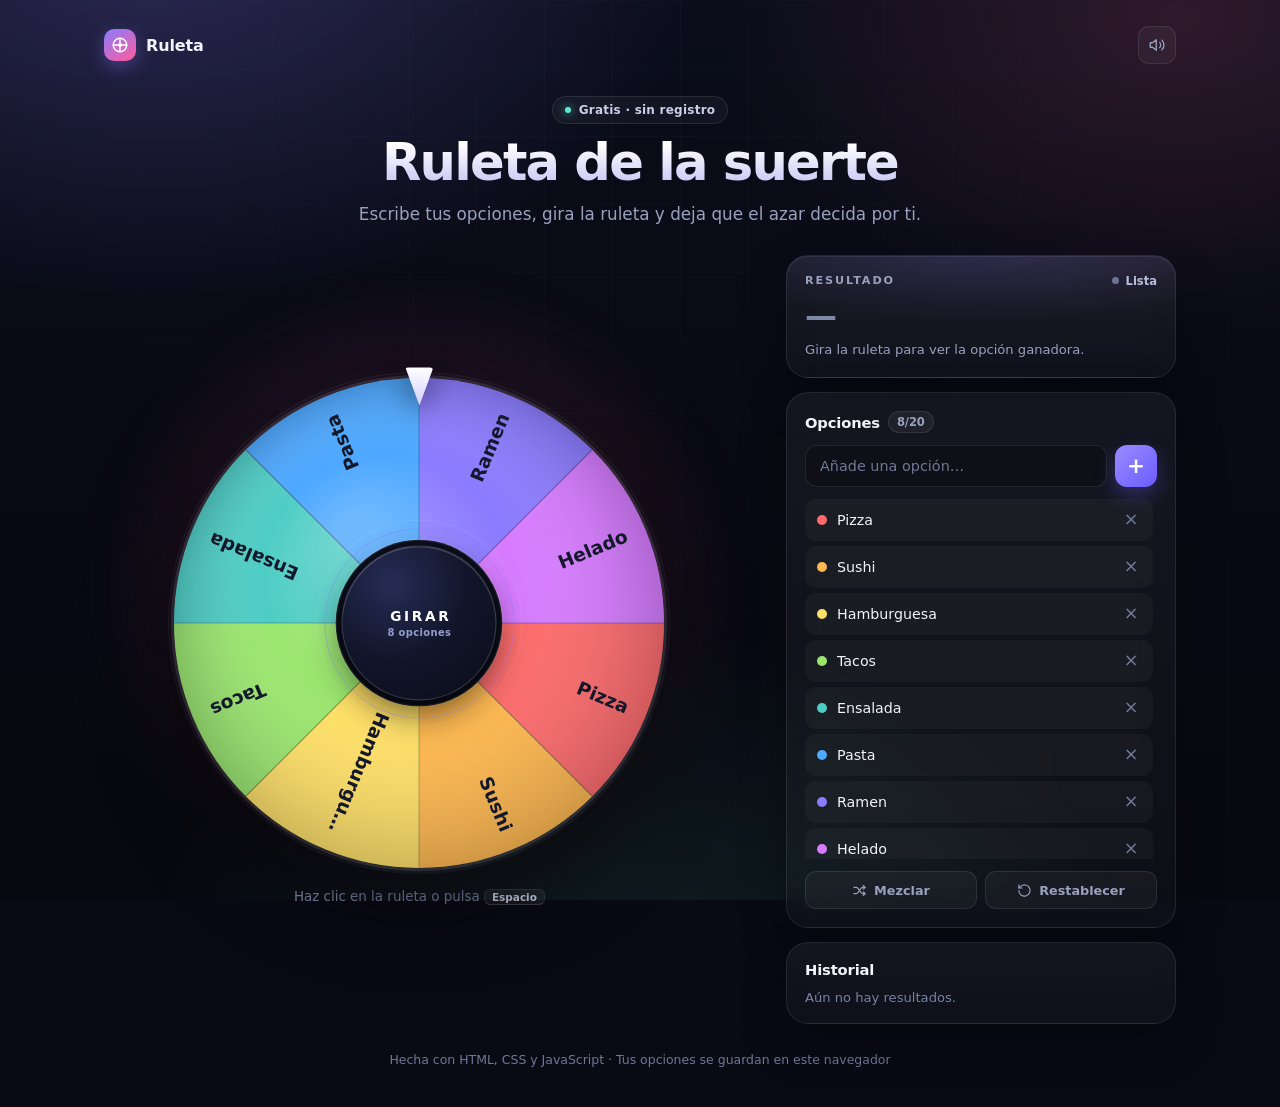
==== index.html @ 532b43e7 "Añade ruleta web estatica con HTML, CSS y JavaScript" ====
<!DOCTYPE html>
<html lang="es">
<head>
  <meta charset="UTF-8" />
  <meta name="viewport" content="width=device-width, initial-scale=1" />
  <title>Ruleta de la Suerte — Gira y decide</title>
  <meta name="description" content="Ruleta aleatoria gratis para decidir qué comer, quién paga o cualquier otra cosa. Añade tus opciones, gira y deja que el azar elija. Sin registro." />
  <meta name="theme-color" content="#080a14" />
  <meta name="color-scheme" content="dark" />
  <meta property="og:type" content="website" />
  <meta property="og:title" content="Ruleta de la Suerte — Gira y decide" />
  <meta property="og:description" content="Añade tus opciones, gira la ruleta y deja que el azar elija. Gratis, sin registro y sin anuncios." />
  <link rel="icon" href="data:image/svg+xml,%3Csvg xmlns='http://www.w3.org/2000/svg' viewBox='0 0 64 64'%3E%3Ccircle cx='32' cy='32' r='28' fill='%238b7bff'/%3E%3Cpath d='M32 8l7 13H25z' fill='%23fff'/%3E%3Ccircle cx='32' cy='32' r='7' fill='%230b0e1c'/%3E%3C/svg%3E" />
  <link rel="stylesheet" href="styles.css" />
</head>
<body>
  <canvas id="fx" class="fx" aria-hidden="true"></canvas>

  <div class="app">
    <header class="topbar">
      <div class="brand">
        <span class="brand__icon" aria-hidden="true">
          <svg viewBox="0 0 24 24" fill="none" stroke="currentColor" stroke-width="1.9" stroke-linecap="round">
            <circle cx="12" cy="12" r="9" />
            <path d="M12 3v9M21 12h-9M12 21v-9M3 12h9" />
            <circle cx="12" cy="12" r="2.5" fill="currentColor" stroke="none" />
          </svg>
        </span>
        <span>Ruleta</span>
      </div>
      <button id="soundBtn" class="icon-btn" type="button" title="Silenciar sonido" aria-label="Silenciar sonido" aria-pressed="false">
        <svg class="icon-on" viewBox="0 0 24 24" fill="none" stroke="currentColor" stroke-width="1.8" stroke-linecap="round" stroke-linejoin="round" aria-hidden="true">
          <path d="M11 5 6 9H3v6h3l5 4V5Z" />
          <path d="M15.5 8.5a5 5 0 0 1 0 7" />
          <path d="M18.5 5.5a9 9 0 0 1 0 13" />
        </svg>
        <svg class="icon-off" viewBox="0 0 24 24" fill="none" stroke="currentColor" stroke-width="1.8" stroke-linecap="round" stroke-linejoin="round" aria-hidden="true">
          <path d="M11 5 6 9H3v6h3l5 4V5Z" />
          <path d="m16 9 5 6M21 9l-5 6" />
        </svg>
      </button>
    </header>

    <div class="hero">
      <span class="badge"><span class="badge__dot"></span> Gratis · sin registro</span>
      <h1>Ruleta de la suerte</h1>
      <p class="hero__lede">Escribe tus opciones, gira la ruleta y deja que el azar decida por ti.</p>
    </div>

    <main class="stage">
      <section class="stage__wheel" aria-label="Ruleta">
        <div class="wheel" id="wheel">
          <canvas id="wheelCanvas" role="img" aria-label="Ruleta"></canvas>
          <div class="pointer" aria-hidden="true"></div>
          <button id="spinBtn" class="hub" type="button" aria-label="Girar la ruleta">
            <span class="hub__label">GIRAR</span>
            <span class="hub__sub" id="hubSub">8 opciones</span>
          </button>
        </div>
        <p class="hint">Haz clic en la ruleta o pulsa <kbd>Espacio</kbd></p>
      </section>

      <aside class="panel">
        <section class="card result" id="resultCard" data-state="idle">
          <div class="result__top">
            <span class="result__label">Resultado</span>
            <span class="result__status"><span class="dot"></span><span id="statusText">Lista</span></span>
          </div>
          <p class="result__value" id="resultValue" aria-live="polite" aria-atomic="true">—</p>
          <p class="result__meta" id="resultMeta">Gira la ruleta para ver la opción ganadora.</p>
        </section>

        <section class="card">
          <div class="panel__head">
            <h2 class="panel__title">Opciones <span class="count" id="optCount">0/20</span></h2>
          </div>

          <form class="add-form" id="optionForm" autocomplete="off">
            <label class="sr-only" for="optionInput">Nueva opción</label>
            <input id="optionInput" name="option" type="text" maxlength="40" placeholder="Añade una opción…" />
            <button type="submit" aria-label="Añadir opción">+</button>
          </form>

          <ul class="options" id="optionsList"></ul>
          <p class="options-empty" id="optionsEmpty" hidden>Tu ruleta está vacía. Añade al menos 2 opciones.</p>

          <div class="panel__actions">
            <button class="btn" id="shuffleBtn" type="button">
              <svg viewBox="0 0 24 24" fill="none" stroke="currentColor" stroke-width="1.8" stroke-linecap="round" stroke-linejoin="round" aria-hidden="true">
                <path d="M3 7h3.5c1.5 0 2.5.8 3.4 2l4.2 6c.9 1.2 1.9 2 3.4 2H21" />
                <path d="M3 17h3.5c1.5 0 2.5-.8 3.4-2l4.2-6c.9-1.2 1.9-2 3.4-2H21" />
                <path d="m18 4 3 3-3 3M18 14l3 3-3 3" />
              </svg>
              Mezclar
            </button>
            <button class="btn" id="resetBtn" type="button">
              <svg viewBox="0 0 24 24" fill="none" stroke="currentColor" stroke-width="1.8" stroke-linecap="round" stroke-linejoin="round" aria-hidden="true">
                <path d="M3 12a9 9 0 1 0 3-6.7L3 8" />
                <path d="M3 3v5h5" />
              </svg>
              Restablecer
            </button>
          </div>
        </section>

        <section class="card">
          <div class="panel__head">
            <h2 class="panel__title">Historial</h2>
          </div>
          <div class="history" id="history"></div>
          <p class="history-empty" id="historyEmpty">Aún no hay resultados.</p>
        </section>
      </aside>
    </main>

    <footer class="footer">
      <p>Hecha con HTML, CSS y JavaScript · Tus opciones se guardan en este navegador</p>
    </footer>
  </div>

  <div class="toast" id="toast" role="status" aria-live="polite"></div>

  <noscript>
    <p class="noscript">Activa JavaScript en tu navegador para poder girar la ruleta.</p>
  </noscript>

  <script src="app.js"></script>
</body>
</html>
---- styles.css ----
/* ============ Base ============ */
:root {
  --bg: #080a14;
  --surface: rgba(255, 255, 255, 0.045);
  --surface-2: rgba(255, 255, 255, 0.075);
  --line: rgba(255, 255, 255, 0.09);
  --line-strong: rgba(255, 255, 255, 0.16);
  --text: #f3f4fb;
  --muted: #98a1bd;
  --accent: #8b7bff;
  --accent-soft: rgba(139, 123, 255, 0.16);
  --pink: #ff5c9d;
  --green: #5eead4;
  --radius: 22px;
  --font: ui-sans-serif, system-ui, -apple-system, "Segoe UI", Roboto, "Helvetica Neue", Arial, sans-serif;
}

* { box-sizing: border-box; }

html { -webkit-text-size-adjust: 100%; }

body {
  margin: 0;
  min-height: 100svh;
  font-family: var(--font);
  color: var(--text);
  background-color: var(--bg);
  background-image:
    radial-gradient(900px 620px at 12% -8%, rgba(139, 123, 255, 0.26), transparent 62%),
    radial-gradient(760px 520px at 92% 2%, rgba(255, 92, 157, 0.15), transparent 60%),
    radial-gradient(820px 620px at 50% 112%, rgba(94, 234, 212, 0.1), transparent 62%),
    linear-gradient(180deg, #0a0d1a 0%, #080a14 46%, #070910 100%);
  background-attachment: fixed;
  -webkit-font-smoothing: antialiased;
  overflow-x: hidden;
}

body::before {
  content: "";
  position: fixed;
  inset: 0;
  pointer-events: none;
  background-image:
    linear-gradient(rgba(255, 255, 255, 0.022) 1px, transparent 1px),
    linear-gradient(90deg, rgba(255, 255, 255, 0.022) 1px, transparent 1px);
  background-size: 68px 68px;
  -webkit-mask-image: radial-gradient(circle at 50% 18%, #000 0%, transparent 72%);
  mask-image: radial-gradient(circle at 50% 18%, #000 0%, transparent 72%);
  z-index: 0;
}

button, input { font: inherit; }
button { -webkit-tap-highlight-color: transparent; }
::selection { background: rgba(139, 123, 255, 0.35); }

.sr-only {
  position: absolute;
  width: 1px;
  height: 1px;
  padding: 0;
  margin: -1px;
  overflow: hidden;
  clip: rect(0 0 0 0);
  white-space: nowrap;
  border: 0;
}

:focus-visible { outline: 2px solid rgba(139, 123, 255, 0.9); outline-offset: 3px; }

/* ============ Layout ============ */
.fx {
  position: fixed;
  inset: 0;
  width: 100%;
  height: 100%;
  pointer-events: none;
  z-index: 50;
}

.app {
  position: relative;
  z-index: 1;
  width: 100%;
  max-width: 1120px;
  margin: 0 auto;
  padding: 26px 24px 40px;
  display: flex;
  flex-direction: column;
  gap: 22px;
}

.topbar {
  display: flex;
  align-items: center;
  justify-content: space-between;
  gap: 16px;
}

.brand {
  display: flex;
  align-items: center;
  gap: 10px;
  color: var(--text);
  font-size: 1rem;
  font-weight: 800;
  letter-spacing: -0.01em;
}

.brand__icon {
  display: grid;
  place-items: center;
  width: 32px;
  height: 32px;
  border-radius: 10px;
  color: #fff;
  background: linear-gradient(145deg, #8b7bff, #ff5c9d);
  box-shadow: 0 6px 18px rgba(139, 123, 255, 0.35);
}

.brand__icon svg { width: 18px; height: 18px; }

.hero {
  display: flex;
  flex-direction: column;
  align-items: center;
  gap: 12px;
  padding: 10px 0 6px;
  text-align: center;
}

.badge {
  display: inline-flex;
  align-items: center;
  gap: 8px;
  padding: 6px 12px;
  border: 1px solid var(--line);
  border-radius: 999px;
  background: rgba(255, 255, 255, 0.04);
  color: #c9cfe8;
  font-size: 0.75rem;
  font-weight: 600;
  letter-spacing: 0.02em;
}

.badge__dot {
  width: 6px;
  height: 6px;
  border-radius: 50%;
  background: var(--green);
  box-shadow: 0 0 10px rgba(94, 234, 212, 0.9);
}

.hero h1 {
  margin: 0;
  font-size: clamp(2.05rem, 4.6vw, 3.2rem);
  font-weight: 800;
  line-height: 1.03;
  letter-spacing: -0.035em;
  background: linear-gradient(180deg, #ffffff 15%, #c4c1f4 100%);
  -webkit-background-clip: text;
  background-clip: text;
  color: transparent;
}

.hero__lede {
  max-width: 54ch;
  margin: 0;
  color: var(--muted);
  font-size: clamp(0.95rem, 1.4vw, 1.05rem);
  line-height: 1.55;
}

.stage {
  display: grid;
  grid-template-columns: minmax(0, 1fr) minmax(340px, 390px);
  align-items: center;
  gap: clamp(24px, 4vw, 52px);
}

.stage__wheel {
  display: flex;
  flex-direction: column;
  align-items: center;
  gap: 16px;
  min-width: 0;
}

.panel {
  display: flex;
  flex-direction: column;
  gap: 14px;
  min-width: 0;
}

.footer {
  margin-top: 6px;
  color: #6f7896;
  font-size: 0.78rem;
  text-align: center;
}

.footer p { margin: 0; }

/* ============ Botones base ============ */
.icon-btn {
  display: grid;
  place-items: center;
  width: 38px;
  height: 38px;
  padding: 0;
  border: 1px solid var(--line);
  border-radius: 11px;
  background: rgba(255, 255, 255, 0.04);
  color: var(--muted);
  cursor: pointer;
  transition: color 0.18s ease, background 0.18s ease, border-color 0.18s ease;
}

.icon-btn svg { width: 18px; height: 18px; }
.icon-btn:hover { color: #fff; background: rgba(255, 255, 255, 0.09); }
.icon-btn .icon-off { display: none; }
.icon-btn[aria-pressed="true"] { color: #d9d4ff; background: var(--accent-soft); border-color: rgba(139, 123, 255, 0.4); }
.icon-btn[aria-pressed="true"] .icon-on { display: none; }
.icon-btn[aria-pressed="true"] .icon-off { display: block; }

/* ============ Ruleta ============ */
.wheel {
  position: relative;
  width: min(100%, 500px);
  aspect-ratio: 1 / 1;
  isolation: isolate;
}

.wheel::before {
  content: "";
  position: absolute;
  inset: -18%;
  z-index: -1;
  border-radius: 50%;
  background: radial-gradient(circle at 50% 45%, rgba(139, 123, 255, 0.32), rgba(255, 92, 157, 0.1) 42%, transparent 66%);
  filter: blur(26px);
  opacity: 0.85;
  transition: opacity 0.4s ease;
}

.wheel.is-spinning::before { opacity: 1; }

#wheelCanvas {
  position: relative;
  z-index: 1;
  display: block;
  width: 100%;
  height: 100%;
  border-radius: 50%;
  cursor: pointer;
  box-shadow:
    0 30px 80px rgba(0, 0, 0, 0.55),
    0 0 0 1px rgba(255, 255, 255, 0.07);
  transition: box-shadow 0.4s ease;
}

.wheel.is-spinning #wheelCanvas {
  cursor: default;
  box-shadow:
    0 34px 100px rgba(0, 0, 0, 0.6),
    0 0 70px rgba(139, 123, 255, 0.22),
    0 0 0 1px rgba(255, 255, 255, 0.12);
}

.pointer {
  position: absolute;
  top: -6px;
  left: 50%;
  z-index: 3;
  width: 28px;
  height: 38px;
  transform: translateX(-50%);
  filter: drop-shadow(0 8px 14px rgba(0, 0, 0, 0.55));
}

.pointer::before {
  content: "";
  display: block;
  width: 100%;
  height: 100%;
  background: linear-gradient(180deg, #ffffff 0%, #d5d0ff 100%);
  clip-path: polygon(0 0, 100% 0, 50% 100%);
  border-radius: 4px 4px 2px 2px;
}

.hub {
  position: absolute;
  top: 50%;
  left: 50%;
  z-index: 2;
  display: flex;
  flex-direction: column;
  align-items: center;
  justify-content: center;
  gap: 4px;
  width: 31%;
  aspect-ratio: 1;
  padding: 0;
  transform: translate(-50%, -50%);
  border: 1px solid rgba(255, 255, 255, 0.16);
  border-radius: 50%;
  background: radial-gradient(circle at 32% 24%, #262c56 0%, #12162b 48%, #090c17 100%);
  box-shadow:
    0 14px 34px rgba(0, 0, 0, 0.55),
    inset 0 1px 0 rgba(255, 255, 255, 0.18);
  color: #fff;
  cursor: pointer;
  transition: transform 0.2s ease, box-shadow 0.2s ease;
}

.hub::after {
  content: "";
  position: absolute;
  inset: -12%;
  border: 1px solid rgba(139, 123, 255, 0.4);
  border-radius: 50%;
  pointer-events: none;
  animation: hubPulse 3s ease-out infinite;
}

.hub:hover:not(:disabled) {
  transform: translate(-50%, -50%) scale(1.06);
  box-shadow:
    0 18px 44px rgba(139, 123, 255, 0.32),
    inset 0 1px 0 rgba(255, 255, 255, 0.24);
}

.hub:active:not(:disabled) { transform: translate(-50%, -50%) scale(0.97); }
.hub:disabled { cursor: default; }
.wheel:not(.is-spinning) .hub:disabled { opacity: 0.6; }

.wheel.is-spinning .hub::after { animation: none; opacity: 0; }

.hub__label {
  font-size: clamp(0.68rem, 1.55vw, 0.85rem);
  font-weight: 800;
  letter-spacing: 0.2em;
  text-indent: 0.2em;
  line-height: 1;
}

.hub__sub {
  color: #949dcb;
  font-size: clamp(0.52rem, 1.05vw, 0.62rem);
  font-weight: 600;
  letter-spacing: 0.04em;
  line-height: 1;
}

@keyframes hubPulse {
  0% { transform: scale(0.94); opacity: 0.75; }
  70% { transform: scale(1.22); opacity: 0; }
  100% { transform: scale(1.22); opacity: 0; }
}

.hint {
  margin: 0;
  color: #7d87a8;
  font-size: 0.84rem;
  text-align: center;
}

kbd {
  display: inline-block;
  padding: 1px 7px;
  border: 1px solid var(--line);
  border-bottom-color: var(--line-strong);
  border-radius: 6px;
  background: rgba(255, 255, 255, 0.06);
  color: #c6cbe2;
  font: inherit;
  font-size: 0.78em;
  font-weight: 600;
}

/* ============ Tarjetas ============ */
.card {
  position: relative;
  padding: 18px;
  border: 1px solid var(--line);
  border-radius: var(--radius);
  background: linear-gradient(180deg, rgba(255, 255, 255, 0.055), rgba(255, 255, 255, 0.028));
  box-shadow: 0 20px 50px rgba(0, 0, 0, 0.24);
  backdrop-filter: blur(14px);
  -webkit-backdrop-filter: blur(14px);
}

.panel__head {
  display: flex;
  align-items: center;
  justify-content: space-between;
  gap: 12px;
  margin-bottom: 12px;
}

.panel__title {
  display: flex;
  align-items: center;
  gap: 8px;
  margin: 0;
  font-size: 0.92rem;
  font-weight: 700;
  letter-spacing: -0.01em;
}

.count {
  padding: 3px 8px;
  border: 1px solid var(--line);
  border-radius: 999px;
  background: rgba(255, 255, 255, 0.05);
  color: var(--muted);
  font-size: 0.72rem;
  font-weight: 600;
  font-variant-numeric: tabular-nums;
}

/* ============ Resultado ============ */
.result {
  overflow: hidden;
  background:
    radial-gradient(130% 120% at 50% -20%, rgba(139, 123, 255, 0.22), transparent 62%),
    linear-gradient(180deg, rgba(255, 255, 255, 0.065), rgba(255, 255, 255, 0.03));
}

.result::after {
  content: "";
  position: absolute;
  inset: 0;
  border-radius: inherit;
  box-shadow: inset 0 1px 0 rgba(255, 255, 255, 0.07);
  pointer-events: none;
}

.result__top {
  display: flex;
  align-items: center;
  justify-content: space-between;
  gap: 12px;
}

.result__label {
  color: var(--muted);
  font-size: 0.7rem;
  font-weight: 700;
  letter-spacing: 0.17em;
  text-transform: uppercase;
}

.result__status {
  display: inline-flex;
  align-items: center;
  gap: 7px;
  color: #b7bfdc;
  font-size: 0.72rem;
  font-weight: 600;
}

.result__status .dot {
  width: 7px;
  height: 7px;
  border-radius: 50%;
  background: #6b7495;
  transition: background 0.25s ease, box-shadow 0.25s ease;
}

.result[data-state="spinning"] .result__status .dot {
  background: var(--accent);
  box-shadow: 0 0 10px rgba(139, 123, 255, 0.9);
  animation: blink 0.9s ease-in-out infinite;
}

.result[data-state="done"] .result__status .dot {
  background: #6ee7a0;
  box-shadow: 0 0 10px rgba(110, 231, 160, 0.8);
}

@keyframes blink {
  0%, 100% { opacity: 1; }
  50% { opacity: 0.25; }
}

.result__value {
  min-height: 1.2em;
  margin: 10px 0 4px;
  color: #7d87a8;
  font-size: clamp(1.6rem, 2.8vw, 2rem);
  font-weight: 800;
  line-height: 1.15;
  letter-spacing: -0.025em;
  overflow-wrap: anywhere;
}

.result__value.is-win {
  color: var(--win, #fff);
  text-shadow: 0 0 34px color-mix(in srgb, var(--win, #fff) 45%, transparent);
}

.result.is-pop .result__value { animation: popIn 0.5s cubic-bezier(0.22, 0.9, 0.3, 1.4); }

@keyframes popIn {
  0% { transform: scale(0.9); opacity: 0.3; }
  60% { transform: scale(1.04); opacity: 1; }
  100% { transform: scale(1); opacity: 1; }
}

.result__meta {
  margin: 0;
  color: var(--muted);
  font-size: 0.82rem;
  line-height: 1.45;
}

/* ============ Opciones ============ */
.add-form {
  display: flex;
  gap: 8px;
  margin-bottom: 12px;
}

.add-form input {
  flex: 1;
  min-width: 0;
  height: 42px;
  padding: 0 14px;
  border: 1px solid var(--line);
  border-radius: 12px;
  background: rgba(0, 0, 0, 0.24);
  color: var(--text);
  font-size: 0.9rem;
  outline: none;
  transition: border-color 0.18s ease, box-shadow 0.18s ease;
}

.add-form input::placeholder { color: #6f7896; }

.add-form input:focus {
  border-color: rgba(139, 123, 255, 0.6);
  box-shadow: 0 0 0 4px rgba(139, 123, 255, 0.14);
}

.add-form input:disabled { opacity: 0.55; }

.add-form button {
  display: grid;
  place-items: center;
  width: 42px;
  height: 42px;
  padding: 0;
  border: none;
  border-radius: 12px;
  background: linear-gradient(135deg, #9a8cff, #6a5cff);
  box-shadow: 0 8px 20px rgba(106, 92, 255, 0.32);
  color: #fff;
  font-size: 1.35rem;
  font-weight: 600;
  line-height: 1;
  cursor: pointer;
  transition: transform 0.16s ease, filter 0.16s ease, opacity 0.16s ease;
}

.add-form button:hover:not(:disabled) { transform: translateY(-1px); filter: brightness(1.1); }
.add-form button:active:not(:disabled) { transform: translateY(0) scale(0.97); }
.add-form button:disabled { opacity: 0.5; cursor: default; }

.options {
  display: flex;
  flex-direction: column;
  gap: 5px;
  max-height: 360px;
  margin: 0;
  padding: 0 4px 0 0;
  overflow-y: auto;
  list-style: none;
  scrollbar-width: thin;
  scrollbar-color: rgba(255, 255, 255, 0.18) transparent;
}

.options::-webkit-scrollbar { width: 6px; }
.options::-webkit-scrollbar-track { background: transparent; }
.options::-webkit-scrollbar-thumb { background: rgba(255, 255, 255, 0.16); border-radius: 999px; }

.option {
  display: flex;
  align-items: center;
  gap: 10px;
  padding: 7px 8px 7px 11px;
  border: 1px solid transparent;
  border-radius: 11px;
  background: rgba(255, 255, 255, 0.03);
  transition: background 0.16s ease, border-color 0.16s ease;
}

.option:hover { background: rgba(255, 255, 255, 0.06); border-color: var(--line); }

.option__dot {
  flex: none;
  width: 10px;
  height: 10px;
  border-radius: 50%;
  background: var(--c, #fff);
}

.option__label {
  flex: 1;
  min-width: 0;
  overflow: hidden;
  font-size: 0.89rem;
  text-overflow: ellipsis;
  white-space: nowrap;
}

.option__remove {
  flex: none;
  display: grid;
  place-items: center;
  width: 26px;
  height: 26px;
  padding: 0;
  border: none;
  border-radius: 7px;
  background: transparent;
  color: #727b9b;
  font-size: 1.1rem;
  line-height: 1;
  cursor: pointer;
  transition: background 0.16s ease, color 0.16s ease;
}

.option__remove:hover:not(:disabled) { background: rgba(255, 107, 107, 0.16); color: #ffa3a3; }
.option__remove:disabled { opacity: 0.4; cursor: default; }

.options-empty {
  margin: 0;
  padding: 22px 12px;
  border: 1px dashed var(--line);
  border-radius: 12px;
  color: var(--muted);
  font-size: 0.84rem;
  text-align: center;
}

.panel__actions {
  display: flex;
  gap: 8px;
  margin-top: 12px;
}

.btn {
  flex: 1;
  display: inline-flex;
  align-items: center;
  justify-content: center;
  gap: 7px;
  height: 38px;
  padding: 0 10px;
  border: 1px solid var(--line);
  border-radius: 11px;
  background: rgba(255, 255, 255, 0.04);
  color: var(--muted);
  font-size: 0.8rem;
  font-weight: 600;
  white-space: nowrap;
  cursor: pointer;
  transition: color 0.16s ease, background 0.16s ease, opacity 0.16s ease;
}

.btn svg { width: 15px; height: 15px; }
.btn:hover:not(:disabled) { color: #fff; background: rgba(255, 255, 255, 0.08); }
.btn:disabled { opacity: 0.45; cursor: default; }

/* ============ Historial ============ */
.history {
  display: flex;
  flex-wrap: wrap;
  gap: 7px;
}

.chip {
  display: inline-flex;
  align-items: center;
  gap: 7px;
  max-width: 100%;
  padding: 6px 10px;
  border: 1px solid var(--line);
  border-radius: 999px;
  background: rgba(255, 255, 255, 0.05);
  color: #d8dcf0;
  font-size: 0.78rem;
}

.chip__dot {
  flex: none;
  width: 7px;
  height: 7px;
  border-radius: 50%;
  background: var(--c, #fff);
}

.chip > span:last-child {
  overflow: hidden;
  text-overflow: ellipsis;
  white-space: nowrap;
}

.history-empty {
  margin: 0;
  color: #7882a3;
  font-size: 0.82rem;
}

/* ============ Toast ============ */
.toast {
  position: fixed;
  bottom: 26px;
  left: 50%;
  z-index: 60;
  padding: 11px 18px;
  transform: translate(-50%, 14px);
  border: 1px solid var(--line-strong);
  border-radius: 12px;
  background: #161b30;
  box-shadow: 0 18px 40px rgba(0, 0, 0, 0.5);
  color: #fff;
  font-size: 0.86rem;
  opacity: 0;
  pointer-events: none;
  transition: opacity 0.22s ease, transform 0.22s ease;
}

.toast.is-visible { opacity: 1; transform: translate(-50%, 0); }

.noscript {
  position: fixed;
  bottom: 24px;
  left: 50%;
  z-index: 70;
  max-width: calc(100% - 32px);
  margin: 0;
  padding: 12px 18px;
  transform: translateX(-50%);
  border: 1px solid var(--line-strong);
  border-radius: 12px;
  background: #1a1430;
  color: #ffd7d7;
  font-size: 0.88rem;
  text-align: center;
}

/* ============ Responsive ============ */
@media (max-width: 960px) {
  .stage { grid-template-columns: 1fr; }
  .stage__wheel { justify-self: center; width: min(100%, 470px); }
  .panel { width: 100%; max-width: 560px; margin: 0 auto; }
}

@media (max-width: 560px) {
  .app { gap: 18px; padding: 18px 16px 32px; }
  .hero { padding-top: 4px; }
  .hero__lede { font-size: 0.92rem; }
  .wheel { width: min(100%, 400px); }
  .card { padding: 15px; border-radius: 19px; }
  .pointer { width: 24px; height: 32px; }
  .footer { font-size: 0.72rem; }
}

@media (prefers-reduced-motion: reduce) {
  *, *::before, *::after {
    animation-duration: 0.01ms !important;
    animation-iteration-count: 1 !important;
    transition-duration: 0.01ms !important;
  }
}
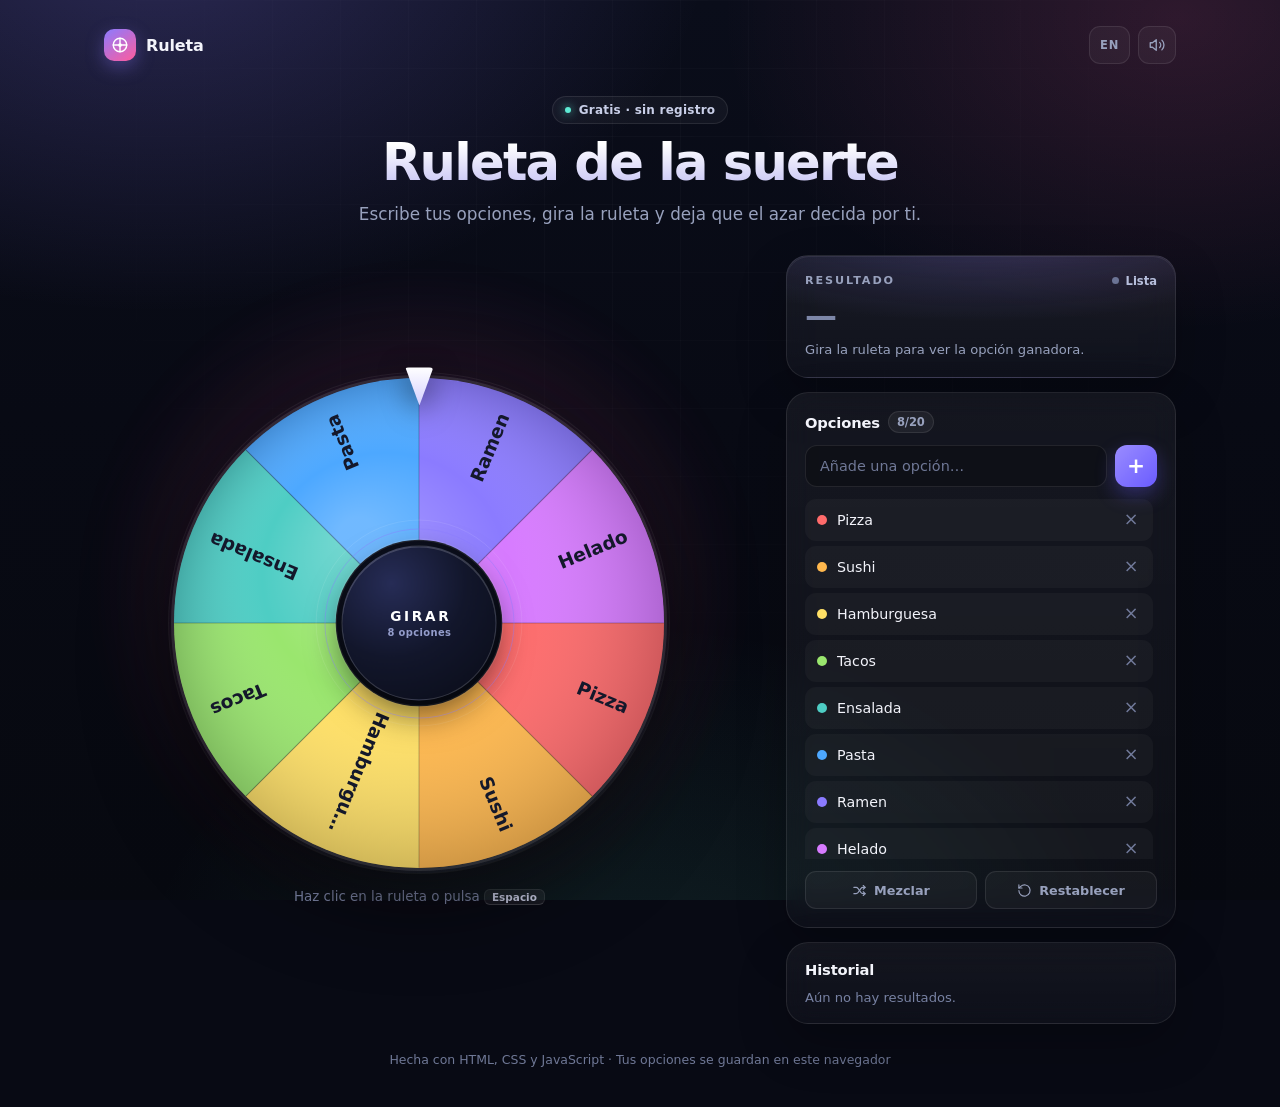
==== commit 6be30021: "Añade versión en inglés y selector de idioma" ====
--- a/index.html
+++ b/index.html
@@ -8,8 +8,11 @@
   <meta name="theme-color" content="#080a14" />
   <meta name="color-scheme" content="dark" />
   <meta property="og:type" content="website" />
+  <meta property="og:locale" content="es_ES" />
   <meta property="og:title" content="Ruleta de la Suerte — Gira y decide" />
   <meta property="og:description" content="Añade tus opciones, gira la ruleta y deja que el azar elija. Gratis, sin registro y sin anuncios." />
+  <link rel="alternate" hreflang="es" href="index.html" />
+  <link rel="alternate" hreflang="en" href="en/index.html" />
   <link rel="icon" href="data:image/svg+xml,%3Csvg xmlns='http://www.w3.org/2000/svg' viewBox='0 0 64 64'%3E%3Ccircle cx='32' cy='32' r='28' fill='%238b7bff'/%3E%3Cpath d='M32 8l7 13H25z' fill='%23fff'/%3E%3Ccircle cx='32' cy='32' r='7' fill='%230b0e1c'/%3E%3C/svg%3E" />
   <link rel="stylesheet" href="styles.css" />
 </head>
@@ -28,17 +31,20 @@
         </span>
         <span>Ruleta</span>
       </div>
-      <button id="soundBtn" class="icon-btn" type="button" title="Silenciar sonido" aria-label="Silenciar sonido" aria-pressed="false">
-        <svg class="icon-on" viewBox="0 0 24 24" fill="none" stroke="currentColor" stroke-width="1.8" stroke-linecap="round" stroke-linejoin="round" aria-hidden="true">
-          <path d="M11 5 6 9H3v6h3l5 4V5Z" />
-          <path d="M15.5 8.5a5 5 0 0 1 0 7" />
-          <path d="M18.5 5.5a9 9 0 0 1 0 13" />
-        </svg>
-        <svg class="icon-off" viewBox="0 0 24 24" fill="none" stroke="currentColor" stroke-width="1.8" stroke-linecap="round" stroke-linejoin="round" aria-hidden="true">
-          <path d="M11 5 6 9H3v6h3l5 4V5Z" />
-          <path d="m16 9 5 6M21 9l-5 6" />
-        </svg>
-      </button>
+      <div class="topbar__actions">
+        <a class="lang-switch" href="en/index.html" hreflang="en" lang="en" aria-label="Switch to English">EN</a>
+        <button id="soundBtn" class="icon-btn" type="button" title="Silenciar sonido" aria-label="Silenciar sonido" aria-pressed="false">
+          <svg class="icon-on" viewBox="0 0 24 24" fill="none" stroke="currentColor" stroke-width="1.8" stroke-linecap="round" stroke-linejoin="round" aria-hidden="true">
+            <path d="M11 5 6 9H3v6h3l5 4V5Z" />
+            <path d="M15.5 8.5a5 5 0 0 1 0 7" />
+            <path d="M18.5 5.5a9 9 0 0 1 0 13" />
+          </svg>
+          <svg class="icon-off" viewBox="0 0 24 24" fill="none" stroke="currentColor" stroke-width="1.8" stroke-linecap="round" stroke-linejoin="round" aria-hidden="true">
+            <path d="M11 5 6 9H3v6h3l5 4V5Z" />
+            <path d="m16 9 5 6M21 9l-5 6" />
+          </svg>
+        </button>
+      </div>
     </header>
 
     <div class="hero">
--- a/styles.css
+++ b/styles.css
@@ -222,6 +222,35 @@
 .icon-btn[aria-pressed="true"] { color: #d9d4ff; background: var(--accent-soft); border-color: rgba(139, 123, 255, 0.4); }
 .icon-btn[aria-pressed="true"] .icon-on { display: none; }
 .icon-btn[aria-pressed="true"] .icon-off { display: block; }
+
+.topbar__actions {
+  display: flex;
+  align-items: center;
+  gap: 8px;
+}
+
+.lang-switch {
+  display: inline-flex;
+  align-items: center;
+  justify-content: center;
+  min-width: 38px;
+  height: 38px;
+  padding: 0 10px;
+  border: 1px solid var(--line);
+  border-radius: 11px;
+  background: rgba(255, 255, 255, 0.04);
+  color: var(--muted);
+  font-size: 0.72rem;
+  font-weight: 700;
+  letter-spacing: 0.06em;
+  text-decoration: none;
+  transition: color 0.18s ease, background 0.18s ease, border-color 0.18s ease;
+}
+
+.lang-switch:hover {
+  color: #fff;
+  background: rgba(255, 255, 255, 0.09);
+}
 
 /* ============ Ruleta ============ */
 .wheel {
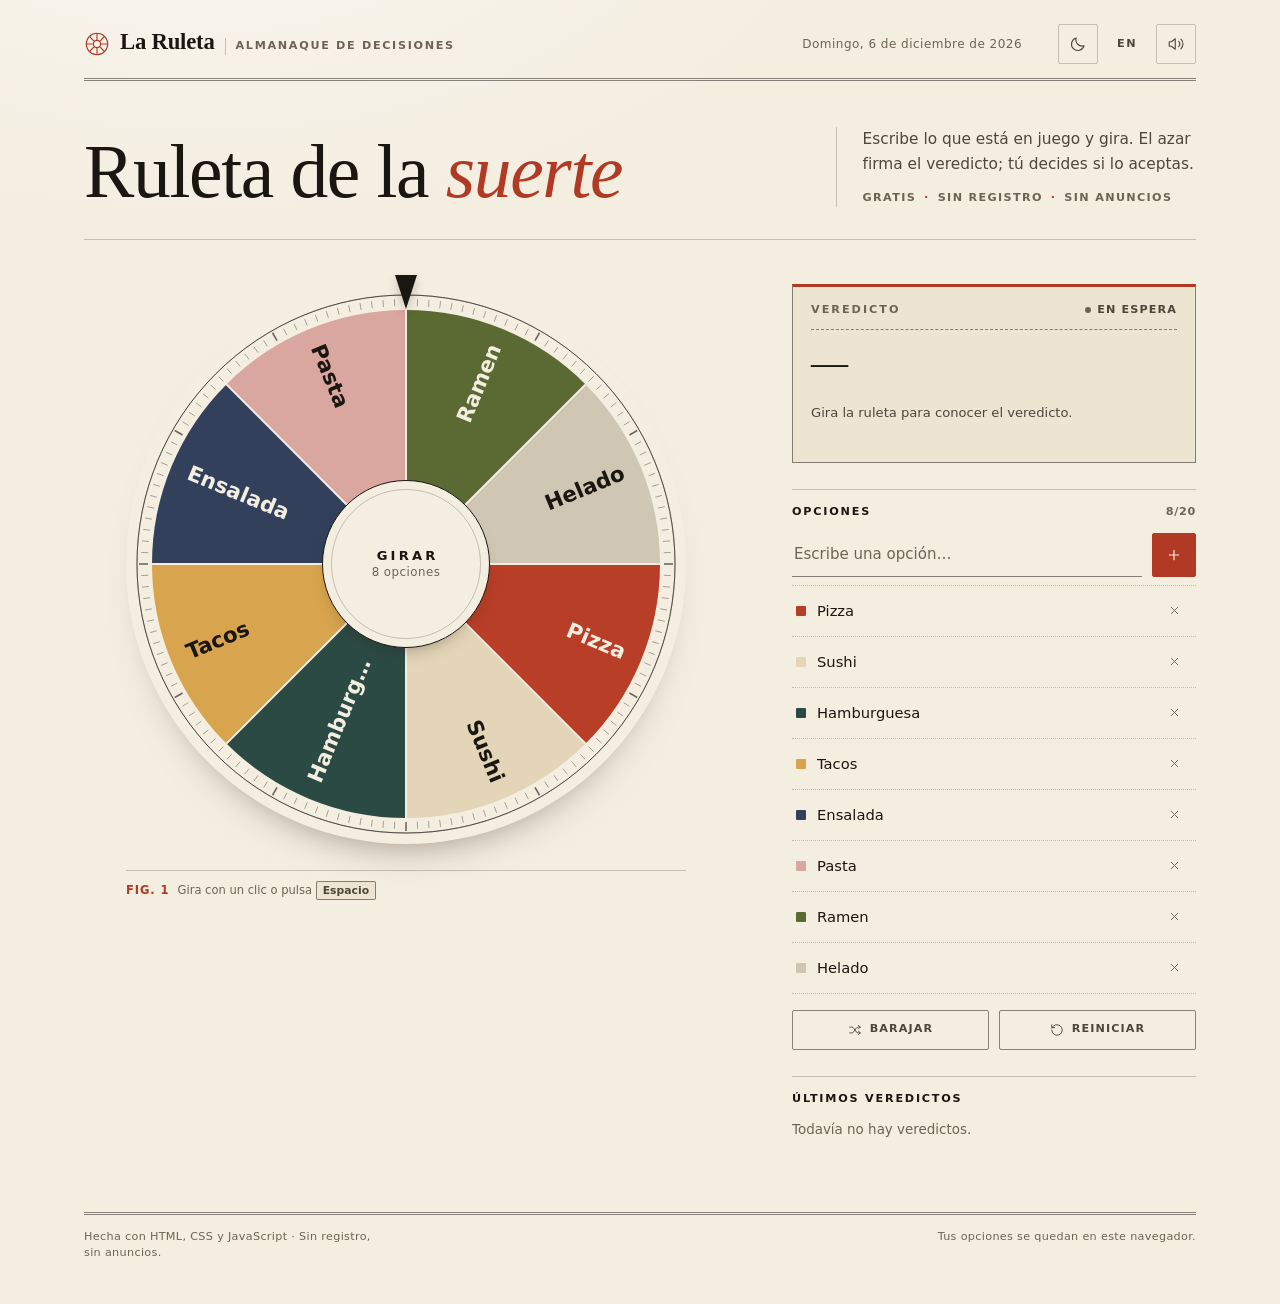
==== commit 1558a7e9: "Rediseña la ruleta con estilo editorial y temas dia/noche - Nuevo sistema visual de almanaque impres" ====
--- a/index.html
+++ b/index.html
@@ -3,43 +3,70 @@
 <head>
   <meta charset="UTF-8" />
   <meta name="viewport" content="width=device-width, initial-scale=1" />
-  <title>Ruleta de la Suerte — Gira y decide</title>
+  <title>Ruleta de la suerte — Gira y decide</title>
   <meta name="description" content="Ruleta aleatoria gratis para decidir qué comer, quién paga o cualquier otra cosa. Añade tus opciones, gira y deja que el azar elija. Sin registro." />
-  <meta name="theme-color" content="#080a14" />
-  <meta name="color-scheme" content="dark" />
+  <meta name="theme-color" id="themeColor" content="#f4eee1" />
   <meta property="og:type" content="website" />
   <meta property="og:locale" content="es_ES" />
   <meta property="og:title" content="Ruleta de la Suerte — Gira y decide" />
   <meta property="og:description" content="Añade tus opciones, gira la ruleta y deja que el azar elija. Gratis, sin registro y sin anuncios." />
   <link rel="alternate" hreflang="es" href="index.html" />
   <link rel="alternate" hreflang="en" href="en/index.html" />
-  <link rel="icon" href="data:image/svg+xml,%3Csvg xmlns='http://www.w3.org/2000/svg' viewBox='0 0 64 64'%3E%3Ccircle cx='32' cy='32' r='28' fill='%238b7bff'/%3E%3Cpath d='M32 8l7 13H25z' fill='%23fff'/%3E%3Ccircle cx='32' cy='32' r='7' fill='%230b0e1c'/%3E%3C/svg%3E" />
+  <script>
+    (function () {
+      try {
+        var stored = localStorage.getItem("ruleta-theme");
+        var theme = stored === "day" || stored === "night"
+          ? stored
+          : (window.matchMedia("(prefers-color-scheme: dark)").matches ? "night" : "day");
+        document.documentElement.dataset.theme = theme;
+      } catch (error) {
+        document.documentElement.dataset.theme = "day";
+      }
+    })();
+  </script>
+  <link rel="icon" href="data:image/svg+xml,%3Csvg xmlns='http://www.w3.org/2000/svg' viewBox='0 0 64 64'%3E%3Ccircle cx='32' cy='32' r='28' fill='%23b03a24'/%3E%3Ccircle cx='32' cy='32' r='15' fill='none' stroke='%23f4eee1' stroke-width='2'/%3E%3Cpath d='M32 6l6 14H26z' fill='%23f4eee1'/%3E%3Ccircle cx='32' cy='32' r='4' fill='%231a1611'/%3E%3C/svg%3E" />
+  <link rel="preload" href="assets/fonts/bodoni-moda-latin.woff2" as="font" type="font/woff2" crossorigin />
+  <link rel="preload" href="assets/fonts/karla-latin.woff2" as="font" type="font/woff2" crossorigin />
   <link rel="stylesheet" href="styles.css" />
 </head>
 <body>
   <canvas id="fx" class="fx" aria-hidden="true"></canvas>
 
   <div class="app">
-    <header class="topbar">
-      <div class="brand">
-        <span class="brand__icon" aria-hidden="true">
-          <svg viewBox="0 0 24 24" fill="none" stroke="currentColor" stroke-width="1.9" stroke-linecap="round">
-            <circle cx="12" cy="12" r="9" />
-            <path d="M12 3v9M21 12h-9M12 21v-9M3 12h9" />
-            <circle cx="12" cy="12" r="2.5" fill="currentColor" stroke="none" />
+    <header class="masthead">
+      <a class="wordmark" href="index.html" aria-label="La Ruleta, inicio">
+        <svg class="wordmark__mark" viewBox="0 0 32 32" fill="none" stroke="currentColor" stroke-width="1.4" aria-hidden="true">
+          <circle cx="16" cy="16" r="13.2" />
+          <circle cx="16" cy="16" r="4.4" />
+          <path d="M16 2.8v8.8M16 20.4v8.8M2.8 16h8.8M20.4 16h8.8M6.8 6.8l6.2 6.2M19 19l6.2 6.2M25.2 6.8L19 13M13 19l-6.2 6.2" />
+        </svg>
+        <span class="wordmark__name">La Ruleta</span>
+        <span class="wordmark__tag">Almanaque de decisiones</span>
+      </a>
+
+      <p class="dateline" id="issueDate">Edición de hoy</p>
+
+      <div class="masthead__actions">
+        <button id="themeBtn" class="icon-btn theme-btn" type="button" title="Activar modo noche" aria-label="Activar modo noche" aria-pressed="false">
+          <svg class="icon-moon" viewBox="0 0 24 24" fill="none" stroke="currentColor" stroke-width="1.5" stroke-linecap="round" stroke-linejoin="round" aria-hidden="true">
+            <path d="M20 14.5A8.5 8.5 0 0 1 9.5 4a8.5 8.5 0 1 0 10.5 10.5Z" />
           </svg>
-        </span>
-        <span>Ruleta</span>
-      </div>
-      <div class="topbar__actions">
-        <a class="lang-switch" href="en/index.html" hreflang="en" lang="en" aria-label="Switch to English">EN</a>
+          <svg class="icon-sun" viewBox="0 0 24 24" fill="none" stroke="currentColor" stroke-width="1.5" stroke-linecap="round" stroke-linejoin="round" aria-hidden="true">
+            <circle cx="12" cy="12" r="4.2" />
+            <path d="M12 2v2.4M12 19.6V22M2 12h2.4M19.6 12H22M4.9 4.9l1.7 1.7M17.4 17.4l1.7 1.7M19.1 4.9l-1.7 1.7M6.6 17.4l-1.7 1.7" />
+          </svg>
+        </button>
+
+        <a class="lang-link" href="en/index.html" hreflang="en" lang="en" aria-label="Switch to English (versión en inglés)">EN</a>
+
         <button id="soundBtn" class="icon-btn" type="button" title="Silenciar sonido" aria-label="Silenciar sonido" aria-pressed="false">
-          <svg class="icon-on" viewBox="0 0 24 24" fill="none" stroke="currentColor" stroke-width="1.8" stroke-linecap="round" stroke-linejoin="round" aria-hidden="true">
+          <svg class="icon-on" viewBox="0 0 24 24" fill="none" stroke="currentColor" stroke-width="1.5" stroke-linecap="round" stroke-linejoin="round" aria-hidden="true">
             <path d="M11 5 6 9H3v6h3l5 4V5Z" />
             <path d="M15.5 8.5a5 5 0 0 1 0 7" />
             <path d="M18.5 5.5a9 9 0 0 1 0 13" />
           </svg>
-          <svg class="icon-off" viewBox="0 0 24 24" fill="none" stroke="currentColor" stroke-width="1.8" stroke-linecap="round" stroke-linejoin="round" aria-hidden="true">
+          <svg class="icon-off" viewBox="0 0 24 24" fill="none" stroke="currentColor" stroke-width="1.5" stroke-linecap="round" stroke-linejoin="round" aria-hidden="true">
             <path d="M11 5 6 9H3v6h3l5 4V5Z" />
             <path d="m16 9 5 6M21 9l-5 6" />
           </svg>
@@ -48,79 +75,97 @@
     </header>
 
     <div class="hero">
-      <span class="badge"><span class="badge__dot"></span> Gratis · sin registro</span>
-      <h1>Ruleta de la suerte</h1>
-      <p class="hero__lede">Escribe tus opciones, gira la ruleta y deja que el azar decida por ti.</p>
+      <h1 class="hero__title">Ruleta de la <em>suerte</em></h1>
+      <div class="hero__aside">
+        <p class="hero__lede">Escribe lo que está en juego y gira. El azar firma el veredicto; tú decides si lo aceptas.</p>
+        <p class="hero__meta">
+          <span>Gratis</span>
+          <span>Sin registro</span>
+          <span>Sin anuncios</span>
+        </p>
+      </div>
     </div>
 
     <main class="stage">
       <section class="stage__wheel" aria-label="Ruleta">
-        <div class="wheel" id="wheel">
-          <canvas id="wheelCanvas" role="img" aria-label="Ruleta"></canvas>
-          <div class="pointer" aria-hidden="true"></div>
-          <button id="spinBtn" class="hub" type="button" aria-label="Girar la ruleta">
-            <span class="hub__label">GIRAR</span>
-            <span class="hub__sub" id="hubSub">8 opciones</span>
-          </button>
+        <div class="plate">
+          <div class="wheel" id="wheel">
+            <canvas id="wheelCanvas" role="img" aria-label="Ruleta"></canvas>
+            <div class="pointer" aria-hidden="true"></div>
+            <button id="spinBtn" class="hub" type="button" aria-label="Girar la ruleta">
+              <span class="hub__label">Girar</span>
+              <span class="hub__sub" id="hubSub">8 opciones</span>
+            </button>
+          </div>
         </div>
-        <p class="hint">Haz clic en la ruleta o pulsa <kbd>Espacio</kbd></p>
+        <p class="caption">
+          <span class="caption__fig">Fig. 1</span>
+          <span class="caption__pointer">Gira con un clic o pulsa <kbd>Espacio</kbd></span>
+          <span class="caption__touch">Toca la ruleta para girar</span>
+        </p>
       </section>
 
-      <aside class="panel">
-        <section class="card result" id="resultCard" data-state="idle">
-          <div class="result__top">
-            <span class="result__label">Resultado</span>
-            <span class="result__status"><span class="dot"></span><span id="statusText">Lista</span></span>
+      <aside class="panel" aria-label="Panel de la ruleta">
+        <section class="slip result" id="resultCard" data-state="idle">
+          <div class="slip__head">
+            <span class="label">Veredicto</span>
+            <span class="status"><span class="dot"></span><span id="statusText">En espera</span></span>
           </div>
           <p class="result__value" id="resultValue" aria-live="polite" aria-atomic="true">—</p>
-          <p class="result__meta" id="resultMeta">Gira la ruleta para ver la opción ganadora.</p>
+          <p class="result__meta" id="resultMeta">Gira la ruleta para conocer el veredicto.</p>
         </section>
 
-        <section class="card">
-          <div class="panel__head">
-            <h2 class="panel__title">Opciones <span class="count" id="optCount">0/20</span></h2>
+        <section class="block">
+          <div class="block__head">
+            <h2 class="block__title" id="optionsTitle">Opciones</h2>
+            <span class="count" id="optCount">0/20</span>
           </div>
 
           <form class="add-form" id="optionForm" autocomplete="off">
             <label class="sr-only" for="optionInput">Nueva opción</label>
-            <input id="optionInput" name="option" type="text" maxlength="40" placeholder="Añade una opción…" />
-            <button type="submit" aria-label="Añadir opción">+</button>
+            <input id="optionInput" name="option" type="text" maxlength="40" placeholder="Escribe una opción…" />
+            <button type="submit" aria-label="Añadir opción">
+              <svg viewBox="0 0 24 24" fill="none" stroke="currentColor" stroke-width="1.8" stroke-linecap="round" aria-hidden="true">
+                <path d="M12 5v14M5 12h14" />
+              </svg>
+            </button>
           </form>
 
-          <ul class="options" id="optionsList"></ul>
-          <p class="options-empty" id="optionsEmpty" hidden>Tu ruleta está vacía. Añade al menos 2 opciones.</p>
+          <ul class="options" id="optionsList" aria-labelledby="optionsTitle"></ul>
+          <p class="options-empty" id="optionsEmpty" hidden>La ruleta está en blanco. Añade al menos dos opciones.</p>
 
           <div class="panel__actions">
             <button class="btn" id="shuffleBtn" type="button">
-              <svg viewBox="0 0 24 24" fill="none" stroke="currentColor" stroke-width="1.8" stroke-linecap="round" stroke-linejoin="round" aria-hidden="true">
+              <svg viewBox="0 0 24 24" fill="none" stroke="currentColor" stroke-width="1.6" stroke-linecap="round" stroke-linejoin="round" aria-hidden="true">
                 <path d="M3 7h3.5c1.5 0 2.5.8 3.4 2l4.2 6c.9 1.2 1.9 2 3.4 2H21" />
                 <path d="M3 17h3.5c1.5 0 2.5-.8 3.4-2l4.2-6c.9-1.2 1.9-2 3.4-2H21" />
                 <path d="m18 4 3 3-3 3M18 14l3 3-3 3" />
               </svg>
-              Mezclar
+              Barajar
             </button>
             <button class="btn" id="resetBtn" type="button">
-              <svg viewBox="0 0 24 24" fill="none" stroke="currentColor" stroke-width="1.8" stroke-linecap="round" stroke-linejoin="round" aria-hidden="true">
+              <svg viewBox="0 0 24 24" fill="none" stroke="currentColor" stroke-width="1.6" stroke-linecap="round" stroke-linejoin="round" aria-hidden="true">
                 <path d="M3 12a9 9 0 1 0 3-6.7L3 8" />
                 <path d="M3 3v5h5" />
               </svg>
-              Restablecer
+              Reiniciar
             </button>
           </div>
         </section>
 
-        <section class="card">
-          <div class="panel__head">
-            <h2 class="panel__title">Historial</h2>
+        <section class="block">
+          <div class="block__head">
+            <h2 class="block__title">Últimos veredictos</h2>
           </div>
           <div class="history" id="history"></div>
-          <p class="history-empty" id="historyEmpty">Aún no hay resultados.</p>
+          <p class="history-empty" id="historyEmpty">Todavía no hay veredictos.</p>
         </section>
       </aside>
     </main>
 
-    <footer class="footer">
-      <p>Hecha con HTML, CSS y JavaScript · Tus opciones se guardan en este navegador</p>
+    <footer class="colophon">
+      <p>Hecha con HTML, CSS y JavaScript · Sin registro, sin anuncios.</p>
+      <p>Tus opciones se quedan en este navegador.</p>
     </footer>
   </div>
 
--- a/styles.css
+++ b/styles.css
@@ -1,73 +1,178 @@
-/* ============ Base ============ */
+/* ============================================================================
+   La Ruleta — Almanaque de decisiones
+   Editorial almanac: ivory paper by day, ink by night. Flat spot inks,
+   hairline rules, didone display. No glass, no glow, no gradient text.
+   ============================================================================ */
+
+/* ---------- Tipografía autoalojada ---------- */
+
+@font-face {
+  font-family: "Bodoni Moda";
+  font-style: normal;
+  font-weight: 400 700;
+  font-display: swap;
+  src: url("assets/fonts/bodoni-moda-latin.woff2") format("woff2");
+  unicode-range: U+0000-00FF, U+0131, U+0152-0153, U+02BB-02BC, U+02C6, U+02DA, U+02DC, U+0304, U+0308, U+0329, U+2000-206F, U+20AC, U+2122, U+2191, U+2193, U+2212, U+2215, U+FEFF, U+FFFD;
+}
+
+@font-face {
+  font-family: "Bodoni Moda";
+  font-style: normal;
+  font-weight: 400 700;
+  font-display: swap;
+  src: url("assets/fonts/bodoni-moda-latin-ext.woff2") format("woff2");
+  unicode-range: U+0100-02BA, U+02BD-02C5, U+02C7-02CC, U+02CE-02D7, U+02DD-02FF, U+0304, U+0308, U+0329, U+1D00-1DBF, U+1E00-1E9F, U+1EF2-1EFF, U+2020, U+20A0-20AB, U+20AD-20C4, U+2113, U+2C60-2C7F, U+A720-A7FF;
+}
+
+@font-face {
+  font-family: "Bodoni Moda";
+  font-style: italic;
+  font-weight: 400 700;
+  font-display: swap;
+  src: url("assets/fonts/bodoni-moda-italic-latin.woff2") format("woff2");
+  unicode-range: U+0000-00FF, U+0131, U+0152-0153, U+02BB-02BC, U+02C6, U+02DA, U+02DC, U+0304, U+0308, U+0329, U+2000-206F, U+20AC, U+2122, U+2191, U+2193, U+2212, U+2215, U+FEFF, U+FFFD;
+}
+
+@font-face {
+  font-family: "Bodoni Moda";
+  font-style: italic;
+  font-weight: 400 700;
+  font-display: swap;
+  src: url("assets/fonts/bodoni-moda-italic-latin-ext.woff2") format("woff2");
+  unicode-range: U+0100-02BA, U+02BD-02C5, U+02C7-02CC, U+02CE-02D7, U+02DD-02FF, U+0304, U+0308, U+0329, U+1D00-1DBF, U+1E00-1E9F, U+1EF2-1EFF, U+2020, U+20A0-20AB, U+20AD-20C4, U+2113, U+2C60-2C7F, U+A720-A7FF;
+}
+
+@font-face {
+  font-family: "Karla";
+  font-style: normal;
+  font-weight: 400 700;
+  font-display: swap;
+  src: url("assets/fonts/karla-latin.woff2") format("woff2");
+  unicode-range: U+0000-00FF, U+0131, U+0152-0153, U+02BB-02BC, U+02C6, U+02DA, U+02DC, U+0304, U+0308, U+0329, U+2000-206F, U+20AC, U+2122, U+2191, U+2193, U+2212, U+2215, U+FEFF, U+FFFD;
+}
+
+@font-face {
+  font-family: "Karla";
+  font-style: normal;
+  font-weight: 400 700;
+  font-display: swap;
+  src: url("assets/fonts/karla-latin-ext.woff2") format("woff2");
+  unicode-range: U+0100-02BA, U+02BD-02C5, U+02C7-02CC, U+02CE-02D7, U+02DD-02FF, U+0304, U+0308, U+0329, U+1D00-1DBF, U+1E00-1E9F, U+1EF2-1EFF, U+2020, U+20A0-20AB, U+20AD-20C4, U+2113, U+2C60-2C7F, U+A720-A7FF;
+}
+
+/* ---------- Tokens: edición de día ---------- */
+
 :root {
-  --bg: #080a14;
-  --surface: rgba(255, 255, 255, 0.045);
-  --surface-2: rgba(255, 255, 255, 0.075);
-  --line: rgba(255, 255, 255, 0.09);
-  --line-strong: rgba(255, 255, 255, 0.16);
-  --text: #f3f4fb;
-  --muted: #98a1bd;
-  --accent: #8b7bff;
-  --accent-soft: rgba(139, 123, 255, 0.16);
-  --pink: #ff5c9d;
-  --green: #5eead4;
-  --radius: 22px;
-  --font: ui-sans-serif, system-ui, -apple-system, "Segoe UI", Roboto, "Helvetica Neue", Arial, sans-serif;
-}
-
-* { box-sizing: border-box; }
-
-html { -webkit-text-size-adjust: 100%; }
+  color-scheme: light;
+
+  --paper: #f4eee1;
+  --paper-2: #ede4d2;
+  --paper-3: #e6dbc5;
+  --ink: #1a1611;
+  --ink-soft: #4e463a;
+  --ink-mute: #6e6352;
+  --rule: rgba(26, 22, 17, 0.22);
+  --rule-strong: rgba(26, 22, 17, 0.5);
+  --vermilion: #b03a24;
+  --vermilion-deep: #8a2b18;
+  --brass: #8c6e36;
+  --focus: #8a2b18;
+
+  --shadow-plate: 0 26px 40px -30px rgba(48, 34, 16, 0.55);
+  --shadow-lift: 0 18px 30px -18px rgba(48, 34, 16, 0.4);
+
+  --serif: "Bodoni Moda", "Bodoni MT", Didot, "Times New Roman", serif;
+  --sans: "Karla", "Segoe UI", system-ui, -apple-system, sans-serif;
+
+  --app: 1200px;
+  --gutter: clamp(18px, 3.6vw, 44px);
+  --radius: 2px;
+}
+
+[data-theme="night"] {
+  color-scheme: dark;
+
+  --paper: #15120e;
+  --paper-2: #1c1812;
+  --paper-3: #231d15;
+  --ink: #f2e9d8;
+  --ink-soft: #c9bca4;
+  --ink-mute: #a59880;
+  --rule: rgba(242, 233, 216, 0.18);
+  --rule-strong: rgba(242, 233, 216, 0.42);
+  --vermilion: #e2704d;
+  --vermilion-deep: #f09a80;
+  --brass: #c9a567;
+  --focus: #f09a80;
+
+  --shadow-plate: 0 30px 48px -32px rgba(0, 0, 0, 0.9);
+  --shadow-lift: 0 18px 30px -18px rgba(0, 0, 0, 0.8);
+}
+
+/* ---------- Base ---------- */
+
+*,
+*::before,
+*::after { box-sizing: border-box; }
+
+html {
+  -webkit-text-size-adjust: 100%;
+  scrollbar-color: var(--rule-strong) transparent;
+}
 
 body {
   margin: 0;
   min-height: 100svh;
-  font-family: var(--font);
-  color: var(--text);
-  background-color: var(--bg);
-  background-image:
-    radial-gradient(900px 620px at 12% -8%, rgba(139, 123, 255, 0.26), transparent 62%),
-    radial-gradient(760px 520px at 92% 2%, rgba(255, 92, 157, 0.15), transparent 60%),
-    radial-gradient(820px 620px at 50% 112%, rgba(94, 234, 212, 0.1), transparent 62%),
-    linear-gradient(180deg, #0a0d1a 0%, #080a14 46%, #070910 100%);
-  background-attachment: fixed;
+  background-color: var(--paper);
+  background-image: radial-gradient(1100px 640px at 16% -12%, rgba(255, 255, 255, 0.5), transparent 62%);
+  color: var(--ink);
+  font-family: var(--sans);
+  font-size: 1rem;
+  line-height: 1.5;
   -webkit-font-smoothing: antialiased;
+  text-rendering: optimizeLegibility;
   overflow-x: hidden;
-}
-
-body::before {
-  content: "";
-  position: fixed;
-  inset: 0;
-  pointer-events: none;
-  background-image:
-    linear-gradient(rgba(255, 255, 255, 0.022) 1px, transparent 1px),
-    linear-gradient(90deg, rgba(255, 255, 255, 0.022) 1px, transparent 1px);
-  background-size: 68px 68px;
-  -webkit-mask-image: radial-gradient(circle at 50% 18%, #000 0%, transparent 72%);
-  mask-image: radial-gradient(circle at 50% 18%, #000 0%, transparent 72%);
-  z-index: 0;
-}
-
-button, input { font: inherit; }
-button { -webkit-tap-highlight-color: transparent; }
-::selection { background: rgba(139, 123, 255, 0.35); }
+  transition: background-color 0.35s ease, color 0.35s ease;
+}
+
+[data-theme="night"] body {
+  background-image: radial-gradient(1100px 640px at 16% -12%, rgba(255, 236, 200, 0.045), transparent 62%);
+}
+
+::selection { background: var(--vermilion); color: var(--paper); }
+:focus-visible { outline: 2px solid var(--focus); outline-offset: 3px; }
+
+button,
+input { font: inherit; }
+
+button {
+  -webkit-tap-highlight-color: transparent;
+  color: inherit;
+}
+
+a { color: inherit; }
+p { margin: 0; }
+h1, h2 { margin: 0; }
+ul { margin: 0; padding: 0; list-style: none; }
+
+input { caret-color: var(--vermilion); }
+
+::-webkit-scrollbar { width: 8px; height: 8px; }
+::-webkit-scrollbar-track { background: transparent; }
+::-webkit-scrollbar-thumb { background: var(--rule-strong); border-radius: 0; }
 
 .sr-only {
   position: absolute;
   width: 1px;
   height: 1px;
+  margin: -1px;
   padding: 0;
-  margin: -1px;
   overflow: hidden;
   clip: rect(0 0 0 0);
   white-space: nowrap;
   border: 0;
 }
 
-:focus-visible { outline: 2px solid rgba(139, 123, 255, 0.9); outline-offset: 3px; }
-
-/* ============ Layout ============ */
 .fx {
   position: fixed;
   inset: 0;
@@ -77,202 +182,210 @@
   z-index: 50;
 }
 
+/* ---------- Estructura ---------- */
+
 .app {
   position: relative;
   z-index: 1;
   width: 100%;
-  max-width: 1120px;
+  max-width: var(--app);
   margin: 0 auto;
-  padding: 26px 24px 40px;
-  display: flex;
-  flex-direction: column;
-  gap: 22px;
-}
-
-.topbar {
-  display: flex;
+  padding: 24px var(--gutter) 42px;
+}
+
+/* ---------- Cabecera ---------- */
+
+.masthead {
+  display: grid;
+  grid-template-columns: minmax(0, 1fr) auto auto;
   align-items: center;
-  justify-content: space-between;
-  gap: 16px;
-}
-
-.brand {
+  gap: clamp(14px, 3vw, 36px);
+  padding-bottom: 14px;
+  border-bottom: 3px double var(--rule-strong);
+}
+
+.wordmark {
+  display: flex;
+  align-items: baseline;
+  gap: 10px;
+  min-width: 0;
+  text-decoration: none;
+}
+
+.wordmark__mark {
+  align-self: center;
+  flex: none;
+  width: 26px;
+  height: 26px;
+  color: var(--vermilion);
+}
+
+.wordmark__name {
+  font-family: var(--serif);
+  font-size: 1.42rem;
+  font-weight: 600;
+  letter-spacing: -0.01em;
+  line-height: 1;
+  white-space: nowrap;
+}
+
+.wordmark__tag {
+  padding-left: 10px;
+  border-left: 1px solid var(--rule);
+  color: var(--ink-mute);
+  font-size: 0.7rem;
+  font-weight: 600;
+  letter-spacing: 0.15em;
+  text-transform: uppercase;
+  white-space: nowrap;
+}
+
+.dateline {
+  color: var(--ink-mute);
+  font-size: 0.75rem;
+  font-weight: 500;
+  letter-spacing: 0.04em;
+  white-space: nowrap;
+}
+
+.masthead__actions {
   display: flex;
   align-items: center;
-  gap: 10px;
-  color: var(--text);
-  font-size: 1rem;
-  font-weight: 800;
-  letter-spacing: -0.01em;
-}
-
-.brand__icon {
-  display: grid;
-  place-items: center;
-  width: 32px;
-  height: 32px;
-  border-radius: 10px;
-  color: #fff;
-  background: linear-gradient(145deg, #8b7bff, #ff5c9d);
-  box-shadow: 0 6px 18px rgba(139, 123, 255, 0.35);
-}
-
-.brand__icon svg { width: 18px; height: 18px; }
-
-.hero {
-  display: flex;
-  flex-direction: column;
-  align-items: center;
-  gap: 12px;
-  padding: 10px 0 6px;
-  text-align: center;
-}
-
-.badge {
-  display: inline-flex;
-  align-items: center;
-  gap: 8px;
-  padding: 6px 12px;
-  border: 1px solid var(--line);
-  border-radius: 999px;
-  background: rgba(255, 255, 255, 0.04);
-  color: #c9cfe8;
-  font-size: 0.75rem;
-  font-weight: 600;
-  letter-spacing: 0.02em;
-}
-
-.badge__dot {
-  width: 6px;
-  height: 6px;
-  border-radius: 50%;
-  background: var(--green);
-  box-shadow: 0 0 10px rgba(94, 234, 212, 0.9);
-}
-
-.hero h1 {
-  margin: 0;
-  font-size: clamp(2.05rem, 4.6vw, 3.2rem);
-  font-weight: 800;
-  line-height: 1.03;
-  letter-spacing: -0.035em;
-  background: linear-gradient(180deg, #ffffff 15%, #c4c1f4 100%);
-  -webkit-background-clip: text;
-  background-clip: text;
-  color: transparent;
-}
-
-.hero__lede {
-  max-width: 54ch;
-  margin: 0;
-  color: var(--muted);
-  font-size: clamp(0.95rem, 1.4vw, 1.05rem);
-  line-height: 1.55;
-}
-
-.stage {
-  display: grid;
-  grid-template-columns: minmax(0, 1fr) minmax(340px, 390px);
-  align-items: center;
-  gap: clamp(24px, 4vw, 52px);
-}
-
-.stage__wheel {
-  display: flex;
-  flex-direction: column;
-  align-items: center;
-  gap: 16px;
-  min-width: 0;
-}
-
-.panel {
-  display: flex;
-  flex-direction: column;
-  gap: 14px;
-  min-width: 0;
-}
-
-.footer {
-  margin-top: 6px;
-  color: #6f7896;
-  font-size: 0.78rem;
-  text-align: center;
-}
-
-.footer p { margin: 0; }
-
-/* ============ Botones base ============ */
+  gap: 6px;
+}
+
 .icon-btn {
   display: grid;
   place-items: center;
-  width: 38px;
-  height: 38px;
+  width: 40px;
+  height: 40px;
   padding: 0;
-  border: 1px solid var(--line);
-  border-radius: 11px;
-  background: rgba(255, 255, 255, 0.04);
-  color: var(--muted);
+  border: 1px solid var(--rule);
+  border-radius: var(--radius);
+  background: transparent;
+  color: var(--ink-soft);
   cursor: pointer;
-  transition: color 0.18s ease, background 0.18s ease, border-color 0.18s ease;
+  transition: background 0.18s ease, color 0.18s ease, border-color 0.18s ease;
 }
 
 .icon-btn svg { width: 18px; height: 18px; }
-.icon-btn:hover { color: #fff; background: rgba(255, 255, 255, 0.09); }
+.icon-btn:hover { background: var(--ink); border-color: var(--ink); color: var(--paper); }
+.icon-btn[aria-pressed="true"] { background: var(--paper-3); border-color: var(--rule-strong); color: var(--ink); }
 .icon-btn .icon-off { display: none; }
-.icon-btn[aria-pressed="true"] { color: #d9d4ff; background: var(--accent-soft); border-color: rgba(139, 123, 255, 0.4); }
 .icon-btn[aria-pressed="true"] .icon-on { display: none; }
 .icon-btn[aria-pressed="true"] .icon-off { display: block; }
 
-.topbar__actions {
-  display: flex;
-  align-items: center;
-  gap: 8px;
-}
-
-.lang-switch {
+.icon-btn .icon-sun { display: none; }
+[data-theme="night"] .icon-btn .icon-sun { display: block; }
+[data-theme="night"] .icon-btn .icon-moon { display: none; }
+
+.lang-link {
   display: inline-flex;
   align-items: center;
   justify-content: center;
-  min-width: 38px;
-  height: 38px;
-  padding: 0 10px;
-  border: 1px solid var(--line);
-  border-radius: 11px;
-  background: rgba(255, 255, 255, 0.04);
-  color: var(--muted);
-  font-size: 0.72rem;
+  height: 40px;
+  padding: 0 12px;
+  border: 1px solid transparent;
+  border-radius: var(--radius);
+  color: var(--ink-soft);
+  font-size: 0.7rem;
   font-weight: 700;
-  letter-spacing: 0.06em;
+  letter-spacing: 0.13em;
   text-decoration: none;
-  transition: color 0.18s ease, background 0.18s ease, border-color 0.18s ease;
-}
-
-.lang-switch:hover {
-  color: #fff;
-  background: rgba(255, 255, 255, 0.09);
-}
-
-/* ============ Ruleta ============ */
+  text-transform: uppercase;
+  transition: color 0.18s ease, border-color 0.18s ease;
+}
+
+.lang-link:hover { color: var(--vermilion); border-color: var(--rule); }
+
+/* ---------- Titular ---------- */
+
+.hero {
+  display: grid;
+  grid-template-columns: minmax(0, 1fr) minmax(280px, 360px);
+  align-items: end;
+  gap: clamp(24px, 4vw, 64px);
+  padding: clamp(26px, 4.4vw, 46px) 0 clamp(22px, 3vw, 32px);
+  border-bottom: 1px solid var(--rule);
+}
+
+.hero__title {
+  max-width: 15ch;
+  font-family: var(--serif);
+  font-size: clamp(2.65rem, 5.9vw, 5rem);
+  font-weight: 500;
+  line-height: 0.94;
+  letter-spacing: -0.018em;
+  text-wrap: balance;
+}
+
+.hero__title em {
+  color: var(--vermilion);
+  font-style: italic;
+}
+
+.hero__aside {
+  display: flex;
+  flex-direction: column;
+  gap: 14px;
+  padding-left: clamp(16px, 2vw, 26px);
+  border-left: 1px solid var(--rule);
+}
+
+.hero__lede {
+  color: var(--ink-soft);
+  font-size: clamp(0.96rem, 1.15vw, 1.05rem);
+  line-height: 1.6;
+  max-width: 34ch;
+}
+
+.hero__meta {
+  display: flex;
+  flex-wrap: wrap;
+  column-gap: 8px;
+  row-gap: 4px;
+  color: var(--ink-mute);
+  font-size: 0.7rem;
+  font-weight: 600;
+  letter-spacing: 0.12em;
+  text-transform: uppercase;
+}
+
+.hero__meta span + span::before {
+  content: "·";
+  margin-right: 8px;
+  color: var(--vermilion);
+}
+
+/* ---------- Escenario ---------- */
+
+.stage {
+  display: grid;
+  grid-template-columns: minmax(0, 1fr) minmax(350px, 404px);
+  align-items: start;
+  gap: clamp(32px, 5vw, 72px);
+  padding-top: clamp(28px, 4vw, 44px);
+}
+
+.stage__wheel {
+  display: flex;
+  flex-direction: column;
+  align-items: center;
+  min-width: 0;
+}
+
+.plate {
+  position: relative;
+  width: min(100%, 560px);
+  margin: 0 auto;
+}
+
 .wheel {
   position: relative;
-  width: min(100%, 500px);
-  aspect-ratio: 1 / 1;
+  width: 100%;
+  aspect-ratio: 1;
   isolation: isolate;
 }
-
-.wheel::before {
-  content: "";
-  position: absolute;
-  inset: -18%;
-  z-index: -1;
-  border-radius: 50%;
-  background: radial-gradient(circle at 50% 45%, rgba(139, 123, 255, 0.32), rgba(255, 92, 157, 0.1) 42%, transparent 66%);
-  filter: blur(26px);
-  opacity: 0.85;
-  transition: opacity 0.4s ease;
-}
-
-.wheel.is-spinning::before { opacity: 1; }
 
 #wheelCanvas {
   position: relative;
@@ -282,29 +395,21 @@
   height: 100%;
   border-radius: 50%;
   cursor: pointer;
-  box-shadow:
-    0 30px 80px rgba(0, 0, 0, 0.55),
-    0 0 0 1px rgba(255, 255, 255, 0.07);
+  box-shadow: var(--shadow-plate);
   transition: box-shadow 0.4s ease;
 }
 
-.wheel.is-spinning #wheelCanvas {
-  cursor: default;
-  box-shadow:
-    0 34px 100px rgba(0, 0, 0, 0.6),
-    0 0 70px rgba(139, 123, 255, 0.22),
-    0 0 0 1px rgba(255, 255, 255, 0.12);
-}
+.wheel.is-spinning #wheelCanvas { cursor: default; }
 
 .pointer {
   position: absolute;
-  top: -6px;
+  top: -9px;
   left: 50%;
   z-index: 3;
-  width: 28px;
-  height: 38px;
+  width: 22px;
+  height: 34px;
   transform: translateX(-50%);
-  filter: drop-shadow(0 8px 14px rgba(0, 0, 0, 0.55));
+  filter: drop-shadow(0 5px 5px rgba(40, 28, 12, 0.22));
 }
 
 .pointer::before {
@@ -312,10 +417,11 @@
   display: block;
   width: 100%;
   height: 100%;
-  background: linear-gradient(180deg, #ffffff 0%, #d5d0ff 100%);
+  background: var(--ink);
   clip-path: polygon(0 0, 100% 0, 50% 100%);
-  border-radius: 4px 4px 2px 2px;
-}
+}
+
+[data-theme="night"] .pointer::before { background: var(--vermilion); }
 
 .hub {
   position: absolute;
@@ -326,383 +432,395 @@
   flex-direction: column;
   align-items: center;
   justify-content: center;
-  gap: 4px;
-  width: 31%;
+  gap: 5px;
+  width: 30%;
   aspect-ratio: 1;
-  padding: 0;
+  padding: 0 8px;
   transform: translate(-50%, -50%);
-  border: 1px solid rgba(255, 255, 255, 0.16);
+  border: 1px solid var(--ink);
   border-radius: 50%;
-  background: radial-gradient(circle at 32% 24%, #262c56 0%, #12162b 48%, #090c17 100%);
-  box-shadow:
-    0 14px 34px rgba(0, 0, 0, 0.55),
-    inset 0 1px 0 rgba(255, 255, 255, 0.18);
-  color: #fff;
+  background: var(--paper);
+  box-shadow: 0 10px 18px -12px rgba(40, 28, 12, 0.5);
+  color: var(--ink);
   cursor: pointer;
-  transition: transform 0.2s ease, box-shadow 0.2s ease;
-}
-
-.hub::after {
+  transition: background 0.18s ease, color 0.18s ease, transform 0.18s ease, box-shadow 0.18s ease;
+}
+
+.hub::before {
   content: "";
   position: absolute;
-  inset: -12%;
-  border: 1px solid rgba(139, 123, 255, 0.4);
+  inset: 5%;
+  border: 1px solid var(--rule);
   border-radius: 50%;
   pointer-events: none;
-  animation: hubPulse 3s ease-out infinite;
 }
 
 .hub:hover:not(:disabled) {
-  transform: translate(-50%, -50%) scale(1.06);
-  box-shadow:
-    0 18px 44px rgba(139, 123, 255, 0.32),
-    inset 0 1px 0 rgba(255, 255, 255, 0.24);
-}
-
-.hub:active:not(:disabled) { transform: translate(-50%, -50%) scale(0.97); }
-.hub:disabled { cursor: default; }
-.wheel:not(.is-spinning) .hub:disabled { opacity: 0.6; }
-
-.wheel.is-spinning .hub::after { animation: none; opacity: 0; }
+  background: var(--ink);
+  color: var(--paper);
+  transform: translate(-50%, -50%) scale(1.035);
+  box-shadow: 0 14px 26px -14px rgba(40, 28, 12, 0.55);
+}
+
+.hub:active:not(:disabled) { transform: translate(-50%, -50%) scale(0.985); }
+.hub:disabled { cursor: default; opacity: 0.55; }
+.wheel.is-spinning .hub:disabled { opacity: 1; }
+.wheel.is-spinning .hub::before { border-color: var(--vermilion); }
 
 .hub__label {
-  font-size: clamp(0.68rem, 1.55vw, 0.85rem);
-  font-weight: 800;
-  letter-spacing: 0.2em;
-  text-indent: 0.2em;
+  font-size: clamp(0.7rem, 1.4vw, 0.82rem);
+  font-weight: 700;
+  letter-spacing: 0.24em;
+  text-indent: 0.24em;
   line-height: 1;
+  text-transform: uppercase;
 }
 
 .hub__sub {
-  color: #949dcb;
-  font-size: clamp(0.52rem, 1.05vw, 0.62rem);
-  font-weight: 600;
+  color: var(--ink-mute);
+  font-size: clamp(0.7rem, 1vw, 0.74rem);
+  font-weight: 500;
   letter-spacing: 0.04em;
   line-height: 1;
-}
-
-@keyframes hubPulse {
-  0% { transform: scale(0.94); opacity: 0.75; }
-  70% { transform: scale(1.22); opacity: 0; }
-  100% { transform: scale(1.22); opacity: 0; }
-}
-
-.hint {
-  margin: 0;
-  color: #7d87a8;
-  font-size: 0.84rem;
-  text-align: center;
+  font-variant-numeric: tabular-nums;
+  transition: color 0.18s ease;
+}
+
+.hub:hover:not(:disabled) .hub__sub { color: var(--paper-3); }
+
+.caption {
+  display: flex;
+  align-items: baseline;
+  gap: 8px;
+  width: min(100%, 560px);
+  margin-top: clamp(18px, 3vw, 26px);
+  padding-top: 10px;
+  border-top: 1px solid var(--rule);
+  color: var(--ink-mute);
+  font-size: 0.72rem;
+  line-height: 1.4;
+}
+
+.caption__fig {
+  flex: none;
+  color: var(--vermilion);
+  font-weight: 700;
+  letter-spacing: 0.08em;
+  text-transform: uppercase;
+}
+
+.caption__touch { display: none; }
+
+@media (hover: none) and (pointer: coarse) {
+  .caption__pointer { display: none; }
+  .caption__touch { display: inline; }
 }
 
 kbd {
   display: inline-block;
-  padding: 1px 7px;
-  border: 1px solid var(--line);
-  border-bottom-color: var(--line-strong);
-  border-radius: 6px;
-  background: rgba(255, 255, 255, 0.06);
-  color: #c6cbe2;
+  padding: 1px 6px;
+  border: 1px solid var(--rule-strong);
+  border-radius: var(--radius);
+  background: var(--paper-2);
+  color: var(--ink-soft);
   font: inherit;
-  font-size: 0.78em;
-  font-weight: 600;
-}
-
-/* ============ Tarjetas ============ */
-.card {
+  font-size: 0.94em;
+  font-weight: 700;
+  line-height: 1.4;
+}
+
+/* ---------- Columna de veredicto ---------- */
+
+.panel {
+  display: flex;
+  flex-direction: column;
+  min-width: 0;
+}
+
+.slip {
   position: relative;
-  padding: 18px;
-  border: 1px solid var(--line);
-  border-radius: var(--radius);
-  background: linear-gradient(180deg, rgba(255, 255, 255, 0.055), rgba(255, 255, 255, 0.028));
-  box-shadow: 0 20px 50px rgba(0, 0, 0, 0.24);
-  backdrop-filter: blur(14px);
-  -webkit-backdrop-filter: blur(14px);
-}
-
-.panel__head {
+  padding: 15px 18px 20px;
+  border: 1px solid var(--rule-strong);
+  /* impeccable-disable-next-line border-accent-on-rounded: the slip is square on purpose */
+  border-top: 3px solid var(--vermilion);
+  border-radius: 0;
+  background: var(--paper-2);
+  scroll-margin-block: 24px;
+}
+
+.slip__head {
   display: flex;
   align-items: center;
   justify-content: space-between;
   gap: 12px;
-  margin-bottom: 12px;
-}
-
-.panel__title {
-  display: flex;
+  padding-bottom: 10px;
+  border-bottom: 1px dashed var(--rule-strong);
+}
+
+.label {
+  color: var(--ink-mute);
+  font-size: 0.7rem;
+  font-weight: 700;
+  letter-spacing: 0.18em;
+  text-transform: uppercase;
+}
+
+.status {
+  display: inline-flex;
   align-items: center;
-  gap: 8px;
-  margin: 0;
-  font-size: 0.92rem;
-  font-weight: 700;
-  letter-spacing: -0.01em;
-}
-
-.count {
-  padding: 3px 8px;
-  border: 1px solid var(--line);
-  border-radius: 999px;
-  background: rgba(255, 255, 255, 0.05);
-  color: var(--muted);
-  font-size: 0.72rem;
+  gap: 6px;
+  color: var(--ink-soft);
+  font-size: 0.7rem;
   font-weight: 600;
+  letter-spacing: 0.1em;
+  text-transform: uppercase;
   font-variant-numeric: tabular-nums;
 }
 
-/* ============ Resultado ============ */
-.result {
-  overflow: hidden;
-  background:
-    radial-gradient(130% 120% at 50% -20%, rgba(139, 123, 255, 0.22), transparent 62%),
-    linear-gradient(180deg, rgba(255, 255, 255, 0.065), rgba(255, 255, 255, 0.03));
-}
-
-.result::after {
+.status .dot {
+  width: 6px;
+  height: 6px;
+  border-radius: 50%;
+  background: var(--ink-mute);
+  transition: background 0.25s ease, box-shadow 0.25s ease;
+}
+
+.result[data-state="spinning"] .status .dot {
+  background: var(--vermilion);
+  box-shadow: 0 0 0 3px rgba(176, 58, 36, 0.18);
+  animation: blink 0.9s steps(2, jump-none) infinite;
+}
+
+.result[data-state="done"] .status .dot { background: var(--win, var(--vermilion)); }
+
+@keyframes blink {
+  0%, 100% { opacity: 1; }
+  50% { opacity: 0.2; }
+}
+
+.result__value {
+  position: relative;
+  min-height: 1.12em;
+  margin: 14px 0 6px;
+  color: var(--ink);
+  font-family: var(--serif);
+  font-size: clamp(1.95rem, 2.9vw, 2.55rem);
+  font-weight: 500;
+  line-height: 1.02;
+  letter-spacing: -0.012em;
+  overflow-wrap: anywhere;
+}
+
+.result__value::after {
   content: "";
-  position: absolute;
-  inset: 0;
-  border-radius: inherit;
-  box-shadow: inset 0 1px 0 rgba(255, 255, 255, 0.07);
-  pointer-events: none;
-}
-
-.result__top {
-  display: flex;
-  align-items: center;
+  display: block;
+  width: 46px;
+  height: 3px;
+  margin-top: 12px;
+  background: var(--win, var(--rule-strong));
+  opacity: 0;
+  transition: opacity 0.3s ease;
+}
+
+.result__value.is-win::after { opacity: 1; }
+
+/* En el pliego de día, las tintas claras necesitan peso para leerse como filete. */
+[data-theme="day"] .result__value::after {
+  background: color-mix(in oklab, var(--win, var(--rule-strong)) 62%, var(--ink) 38%);
+}
+
+.result.is-pop .result__value { animation: inkIn 0.55s cubic-bezier(0.16, 0.84, 0.24, 1) both; }
+
+@keyframes inkIn {
+  from { opacity: 0; filter: blur(5px); transform: translateY(7px); }
+  to { opacity: 1; filter: blur(0); transform: translateY(0); }
+}
+
+.result__meta {
+  max-width: 32ch;
+  min-height: 3em;
+  color: var(--ink-soft);
+  font-size: 0.82rem;
+  line-height: 1.5;
+}
+
+/* ---------- Bloques editoriales ---------- */
+
+.block {
+  margin-top: 26px;
+  padding-top: 14px;
+  border-top: 1px solid var(--rule);
+}
+
+.block__head {
+  display: flex;
+  align-items: baseline;
   justify-content: space-between;
   gap: 12px;
-}
-
-.result__label {
-  color: var(--muted);
+  margin-bottom: 12px;
+}
+
+.block__title {
+  color: var(--ink);
+  font-family: var(--sans);
   font-size: 0.7rem;
   font-weight: 700;
-  letter-spacing: 0.17em;
+  letter-spacing: 0.16em;
   text-transform: uppercase;
 }
 
-.result__status {
-  display: inline-flex;
-  align-items: center;
-  gap: 7px;
-  color: #b7bfdc;
-  font-size: 0.72rem;
+.count {
+  color: var(--ink-mute);
+  font-size: 0.7rem;
   font-weight: 600;
-}
-
-.result__status .dot {
-  width: 7px;
-  height: 7px;
-  border-radius: 50%;
-  background: #6b7495;
-  transition: background 0.25s ease, box-shadow 0.25s ease;
-}
-
-.result[data-state="spinning"] .result__status .dot {
-  background: var(--accent);
-  box-shadow: 0 0 10px rgba(139, 123, 255, 0.9);
-  animation: blink 0.9s ease-in-out infinite;
-}
-
-.result[data-state="done"] .result__status .dot {
-  background: #6ee7a0;
-  box-shadow: 0 0 10px rgba(110, 231, 160, 0.8);
-}
-
-@keyframes blink {
-  0%, 100% { opacity: 1; }
-  50% { opacity: 0.25; }
-}
-
-.result__value {
-  min-height: 1.2em;
-  margin: 10px 0 4px;
-  color: #7d87a8;
-  font-size: clamp(1.6rem, 2.8vw, 2rem);
-  font-weight: 800;
-  line-height: 1.15;
-  letter-spacing: -0.025em;
-  overflow-wrap: anywhere;
-}
-
-.result__value.is-win {
-  color: var(--win, #fff);
-  text-shadow: 0 0 34px color-mix(in srgb, var(--win, #fff) 45%, transparent);
-}
-
-.result.is-pop .result__value { animation: popIn 0.5s cubic-bezier(0.22, 0.9, 0.3, 1.4); }
-
-@keyframes popIn {
-  0% { transform: scale(0.9); opacity: 0.3; }
-  60% { transform: scale(1.04); opacity: 1; }
-  100% { transform: scale(1); opacity: 1; }
-}
-
-.result__meta {
-  margin: 0;
-  color: var(--muted);
-  font-size: 0.82rem;
-  line-height: 1.45;
-}
-
-/* ============ Opciones ============ */
+  letter-spacing: 0.06em;
+  font-variant-numeric: tabular-nums;
+}
+
 .add-form {
-  display: flex;
-  gap: 8px;
-  margin-bottom: 12px;
+  display: grid;
+  grid-template-columns: minmax(0, 1fr) 44px;
+  gap: 10px;
+  margin-bottom: 8px;
 }
 
 .add-form input {
-  flex: 1;
-  min-width: 0;
-  height: 42px;
-  padding: 0 14px;
-  border: 1px solid var(--line);
-  border-radius: 12px;
-  background: rgba(0, 0, 0, 0.24);
-  color: var(--text);
-  font-size: 0.9rem;
+  width: 100%;
+  height: 44px;
+  padding: 0 2px;
+  border: 0;
+  border-bottom: 1px solid var(--rule-strong);
+  border-radius: 0;
+  background: transparent;
+  color: var(--ink);
+  font-size: 0.94rem;
   outline: none;
   transition: border-color 0.18s ease, box-shadow 0.18s ease;
 }
 
-.add-form input::placeholder { color: #6f7896; }
-
-.add-form input:focus {
-  border-color: rgba(139, 123, 255, 0.6);
-  box-shadow: 0 0 0 4px rgba(139, 123, 255, 0.14);
-}
-
-.add-form input:disabled { opacity: 0.55; }
+.add-form input::placeholder { color: var(--ink-mute); opacity: 1; }
+.add-form input:focus-visible {
+  outline: none;
+  border-bottom-color: var(--vermilion);
+  box-shadow: inset 0 -2px 0 var(--vermilion);
+}
+.add-form input:disabled { opacity: 0.5; }
 
 .add-form button {
   display: grid;
   place-items: center;
-  width: 42px;
-  height: 42px;
+  width: 44px;
+  height: 44px;
   padding: 0;
-  border: none;
-  border-radius: 12px;
-  background: linear-gradient(135deg, #9a8cff, #6a5cff);
-  box-shadow: 0 8px 20px rgba(106, 92, 255, 0.32);
-  color: #fff;
-  font-size: 1.35rem;
-  font-weight: 600;
-  line-height: 1;
+  border: 1px solid var(--vermilion);
+  border-radius: var(--radius);
+  background: var(--vermilion);
+  color: var(--paper);
   cursor: pointer;
-  transition: transform 0.16s ease, filter 0.16s ease, opacity 0.16s ease;
-}
-
-.add-form button:hover:not(:disabled) { transform: translateY(-1px); filter: brightness(1.1); }
-.add-form button:active:not(:disabled) { transform: translateY(0) scale(0.97); }
-.add-form button:disabled { opacity: 0.5; cursor: default; }
+  transition: background 0.18s ease, border-color 0.18s ease, transform 0.16s ease;
+}
+
+.add-form button svg { width: 16px; height: 16px; }
+.add-form button:hover:not(:disabled) {
+  background: var(--vermilion-deep);
+  border-color: var(--vermilion-deep);
+}
+.add-form button:active:not(:disabled) { transform: translateY(1px); }
+.add-form button:disabled { opacity: 0.45; cursor: default; }
 
 .options {
-  display: flex;
-  flex-direction: column;
-  gap: 5px;
-  max-height: 360px;
-  margin: 0;
-  padding: 0 4px 0 0;
+  max-height: 409px;
   overflow-y: auto;
-  list-style: none;
-  scrollbar-width: thin;
-  scrollbar-color: rgba(255, 255, 255, 0.18) transparent;
-}
-
-.options::-webkit-scrollbar { width: 6px; }
-.options::-webkit-scrollbar-track { background: transparent; }
-.options::-webkit-scrollbar-thumb { background: rgba(255, 255, 255, 0.16); border-radius: 999px; }
+  border-top: 1px dotted var(--rule);
+}
 
 .option {
-  display: flex;
+  display: grid;
+  grid-template-columns: 11px minmax(0, 1fr) 32px;
   align-items: center;
   gap: 10px;
-  padding: 7px 8px 7px 11px;
-  border: 1px solid transparent;
-  border-radius: 11px;
-  background: rgba(255, 255, 255, 0.03);
-  transition: background 0.16s ease, border-color 0.16s ease;
-}
-
-.option:hover { background: rgba(255, 255, 255, 0.06); border-color: var(--line); }
+  padding: 9px 6px 9px 4px;
+  border-bottom: 1px dotted var(--rule);
+  transition: background 0.16s ease, color 0.16s ease;
+}
+
+.option:hover { background: var(--paper-2); }
 
 .option__dot {
-  flex: none;
   width: 10px;
   height: 10px;
-  border-radius: 50%;
-  background: var(--c, #fff);
+  border-radius: 1px;
+  background: var(--c, var(--ink));
 }
 
 .option__label {
-  flex: 1;
-  min-width: 0;
   overflow: hidden;
-  font-size: 0.89rem;
+  font-size: 0.92rem;
+  line-height: 1.35;
   text-overflow: ellipsis;
   white-space: nowrap;
 }
 
 .option__remove {
-  flex: none;
   display: grid;
   place-items: center;
-  width: 26px;
-  height: 26px;
+  width: 32px;
+  height: 32px;
   padding: 0;
-  border: none;
-  border-radius: 7px;
+  border: 0;
+  border-radius: var(--radius);
   background: transparent;
-  color: #727b9b;
-  font-size: 1.1rem;
-  line-height: 1;
+  color: var(--ink-mute);
   cursor: pointer;
-  transition: background 0.16s ease, color 0.16s ease;
-}
-
-.option__remove:hover:not(:disabled) { background: rgba(255, 107, 107, 0.16); color: #ffa3a3; }
-.option__remove:disabled { opacity: 0.4; cursor: default; }
+  transition: color 0.16s ease, background 0.16s ease;
+}
+
+.option__remove svg { width: 11px; height: 11px; }
+.option__remove:hover:not(:disabled) { color: var(--vermilion); background: var(--paper-3); }
+.option__remove:disabled { opacity: 0.35; cursor: default; }
 
 .options-empty {
-  margin: 0;
-  padding: 22px 12px;
-  border: 1px dashed var(--line);
-  border-radius: 12px;
-  color: var(--muted);
-  font-size: 0.84rem;
-  text-align: center;
+  padding: 18px 4px;
+  border-top: 1px dotted var(--rule);
+  border-bottom: 1px dotted var(--rule);
+  color: var(--ink-mute);
+  font-size: 0.86rem;
+  line-height: 1.5;
 }
 
 .panel__actions {
-  display: flex;
-  gap: 8px;
-  margin-top: 12px;
+  display: grid;
+  grid-template-columns: 1fr 1fr;
+  gap: 10px;
+  margin-top: 16px;
 }
 
 .btn {
-  flex: 1;
   display: inline-flex;
   align-items: center;
   justify-content: center;
-  gap: 7px;
-  height: 38px;
+  gap: 8px;
+  height: 40px;
   padding: 0 10px;
-  border: 1px solid var(--line);
-  border-radius: 11px;
-  background: rgba(255, 255, 255, 0.04);
-  color: var(--muted);
-  font-size: 0.8rem;
-  font-weight: 600;
+  border: 1px solid var(--rule-strong);
+  border-radius: var(--radius);
+  background: transparent;
+  color: var(--ink-soft);
+  font-size: 0.7rem;
+  font-weight: 700;
+  letter-spacing: 0.1em;
+  text-transform: uppercase;
   white-space: nowrap;
   cursor: pointer;
-  transition: color 0.16s ease, background 0.16s ease, opacity 0.16s ease;
-}
-
-.btn svg { width: 15px; height: 15px; }
-.btn:hover:not(:disabled) { color: #fff; background: rgba(255, 255, 255, 0.08); }
-.btn:disabled { opacity: 0.45; cursor: default; }
-
-/* ============ Historial ============ */
+  transition: background 0.18s ease, color 0.18s ease, border-color 0.18s ease;
+}
+
+.btn svg { width: 14px; height: 14px; }
+.btn:hover:not(:disabled) { background: var(--ink); border-color: var(--ink); color: var(--paper); }
+.btn:disabled { opacity: 0.4; cursor: default; }
+
+/* ---------- Historial ---------- */
+
 .history {
   display: flex;
   flex-wrap: wrap;
@@ -714,20 +832,20 @@
   align-items: center;
   gap: 7px;
   max-width: 100%;
-  padding: 6px 10px;
-  border: 1px solid var(--line);
-  border-radius: 999px;
-  background: rgba(255, 255, 255, 0.05);
-  color: #d8dcf0;
-  font-size: 0.78rem;
+  padding: 5px 8px;
+  border: 1px solid var(--rule);
+  border-radius: var(--radius);
+  color: var(--ink-soft);
+  font-size: 0.76rem;
+  line-height: 1.3;
 }
 
 .chip__dot {
   flex: none;
   width: 7px;
   height: 7px;
-  border-radius: 50%;
-  background: var(--c, #fff);
+  border-radius: 1px;
+  background: var(--c, var(--ink));
 }
 
 .chip > span:last-child {
@@ -737,25 +855,47 @@
 }
 
 .history-empty {
-  margin: 0;
-  color: #7882a3;
-  font-size: 0.82rem;
-}
-
-/* ============ Toast ============ */
+  color: var(--ink-mute);
+  font-size: 0.84rem;
+  line-height: 1.5;
+}
+
+/* ---------- Colofón ---------- */
+
+.colophon {
+  display: flex;
+  align-items: baseline;
+  justify-content: space-between;
+  gap: 16px 32px;
+  margin-top: clamp(44px, 6vw, 72px);
+  padding-top: 14px;
+  border-top: 3px double var(--rule-strong);
+  color: var(--ink-mute);
+  font-size: 0.7rem;
+  letter-spacing: 0.03em;
+}
+
+.colophon p {
+  max-width: 46ch;
+  text-wrap: pretty;
+}
+
+/* ---------- Avisos ---------- */
+
 .toast {
   position: fixed;
   bottom: 26px;
   left: 50%;
   z-index: 60;
-  padding: 11px 18px;
-  transform: translate(-50%, 14px);
-  border: 1px solid var(--line-strong);
-  border-radius: 12px;
-  background: #161b30;
-  box-shadow: 0 18px 40px rgba(0, 0, 0, 0.5);
-  color: #fff;
-  font-size: 0.86rem;
+  max-width: calc(100% - 32px);
+  padding: 10px 16px;
+  transform: translate(-50%, 12px);
+  border: 1px solid var(--ink);
+  border-radius: var(--radius);
+  background: var(--paper);
+  box-shadow: var(--shadow-lift);
+  color: var(--ink);
+  font-size: 0.84rem;
   opacity: 0;
   pointer-events: none;
   transition: opacity 0.22s ease, transform 0.22s ease;
@@ -765,43 +905,73 @@
 
 .noscript {
   position: fixed;
-  bottom: 24px;
+  bottom: 22px;
   left: 50%;
   z-index: 70;
   max-width: calc(100% - 32px);
-  margin: 0;
-  padding: 12px 18px;
+  padding: 11px 18px;
   transform: translateX(-50%);
-  border: 1px solid var(--line-strong);
-  border-radius: 12px;
-  background: #1a1430;
-  color: #ffd7d7;
-  font-size: 0.88rem;
+  border: 1px solid var(--ink);
+  border-radius: var(--radius);
+  background: var(--ink);
+  color: var(--paper);
+  font-size: 0.86rem;
   text-align: center;
 }
 
-/* ============ Responsive ============ */
-@media (max-width: 960px) {
+/* ---------- Responsive ---------- */
+
+@media (max-width: 1020px) {
+  .masthead { grid-template-columns: minmax(0, 1fr) auto; }
+  .dateline { display: none; }
+  .hero { grid-template-columns: 1fr; align-items: start; gap: 20px; }
+  .hero__aside {
+    padding: 16px 0 0;
+    border-left: 0;
+    border-top: 1px solid var(--rule);
+  }
+  .hero__lede { max-width: 52ch; }
   .stage { grid-template-columns: 1fr; }
-  .stage__wheel { justify-self: center; width: min(100%, 470px); }
+  .stage__wheel { margin-bottom: 8px; }
   .panel { width: 100%; max-width: 560px; margin: 0 auto; }
 }
 
-@media (max-width: 560px) {
-  .app { gap: 18px; padding: 18px 16px 32px; }
-  .hero { padding-top: 4px; }
-  .hero__lede { font-size: 0.92rem; }
-  .wheel { width: min(100%, 400px); }
-  .card { padding: 15px; border-radius: 19px; }
-  .pointer { width: 24px; height: 32px; }
-  .footer { font-size: 0.72rem; }
+@media (max-width: 640px) {
+  .app { padding: 16px 16px 30px; }
+  .masthead { gap: 10px; }
+  .wordmark__name { font-size: 1.24rem; }
+  .wordmark__tag { display: none; }
+  .masthead__actions { gap: 2px; }
+  .icon-btn,
+  .lang-link { width: 38px; height: 38px; }
+  .lang-link { padding: 0; }
+  .hero { padding-top: 24px; }
+  .hero__title { font-size: clamp(2.55rem, 12.6vw, 3.4rem); text-wrap: wrap; }
+  .hero__lede { font-size: 0.95rem; }
+  .hero__meta { font-size: 0.7rem; letter-spacing: 0.08em; row-gap: 2px; }
+  .caption { font-size: 0.7rem; }
+  .slip { padding: 14px 15px 18px; }
+  .result__value { font-size: clamp(1.85rem, 8vw, 2.25rem); }
+  .options { max-height: none; }
+  .colophon { flex-direction: column; gap: 4px; }
 }
 
 @media (prefers-reduced-motion: reduce) {
-  *, *::before, *::after {
+  *,
+  *::before,
+  *::after {
     animation-duration: 0.01ms !important;
     animation-iteration-count: 1 !important;
     transition-duration: 0.01ms !important;
+    scroll-behavior: auto !important;
   }
 }
 
+@media (forced-colors: active) {
+  .hero__title em,
+  .caption__fig { color: inherit; }
+  .icon-btn,
+  .btn,
+  .slip,
+  .add-form button { border: 1px solid CanvasText; }
+}
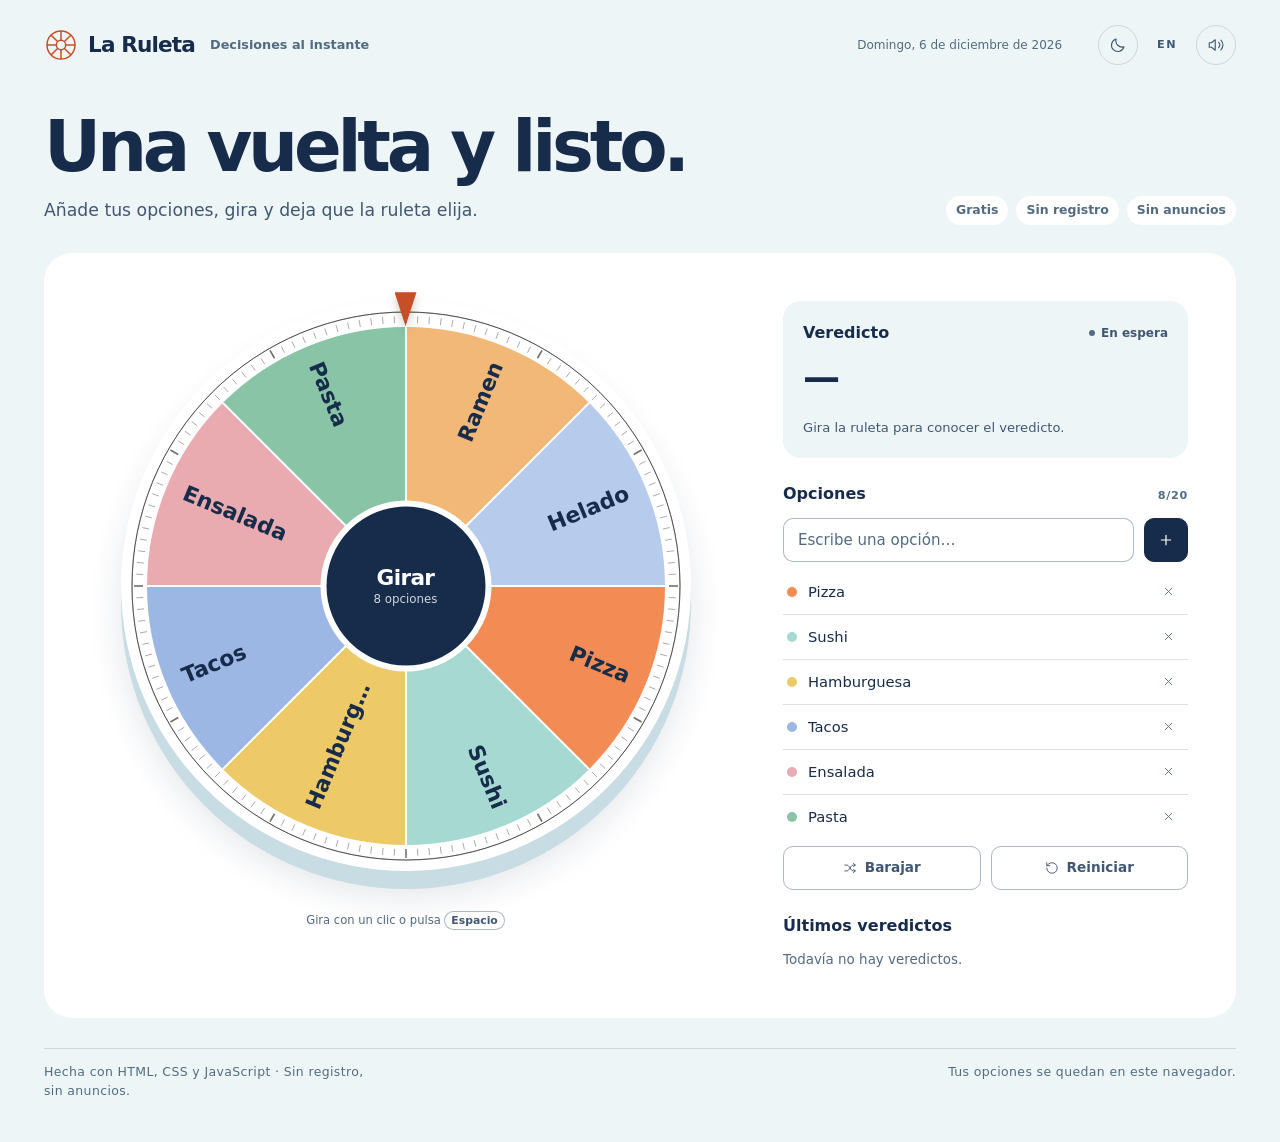
==== commit bf424e36: "Rediseña la ruleta como mesa de decisiones" ====
--- a/index.html
+++ b/index.html
@@ -42,7 +42,7 @@
           <path d="M16 2.8v8.8M16 20.4v8.8M2.8 16h8.8M20.4 16h8.8M6.8 6.8l6.2 6.2M19 19l6.2 6.2M25.2 6.8L19 13M13 19l-6.2 6.2" />
         </svg>
         <span class="wordmark__name">La Ruleta</span>
-        <span class="wordmark__tag">Almanaque de decisiones</span>
+        <span class="wordmark__tag">Decisiones al instante</span>
       </a>
 
       <p class="dateline" id="issueDate">Edición de hoy</p>
@@ -75,9 +75,9 @@
     </header>
 
     <div class="hero">
-      <h1 class="hero__title">Ruleta de la <em>suerte</em></h1>
+      <h1 class="hero__title">Una vuelta y listo.</h1>
       <div class="hero__aside">
-        <p class="hero__lede">Escribe lo que está en juego y gira. El azar firma el veredicto; tú decides si lo aceptas.</p>
+        <p class="hero__lede">Añade tus opciones, gira y deja que la ruleta elija.</p>
         <p class="hero__meta">
           <span>Gratis</span>
           <span>Sin registro</span>
@@ -99,7 +99,6 @@
           </div>
         </div>
         <p class="caption">
-          <span class="caption__fig">Fig. 1</span>
           <span class="caption__pointer">Gira con un clic o pulsa <kbd>Espacio</kbd></span>
           <span class="caption__touch">Toca la ruleta para girar</span>
         </p>
--- a/styles.css
+++ b/styles.css
@@ -975,3 +975,84 @@
   .slip,
   .add-form button { border: 1px solid CanvasText; }
 }
+
+/* Decision table: a calm workspace around the colorful wheel. */
+:root {
+  --paper: #edf5f7; --paper-2: #ffffff; --paper-3: #dcebef;
+  --ink: #172c4b; --ink-soft: #405774; --ink-mute: #536b80;
+  --rule: rgba(23, 44, 75, .15); --rule-strong: rgba(23, 44, 75, .34);
+  --vermilion: #c64f27; --vermilion-deep: #9e3818; --focus: #175cb4;
+  --shadow-plate: 0 18px 0 #c8dce3, 0 25px 35px rgba(23,44,75,.12);
+  --shadow-lift: 0 12px 28px rgba(23,44,75,.18);
+  --serif: "Karla", system-ui, sans-serif; --radius: 10px; --app: 1320px;
+}
+[data-theme="night"] {
+  --paper: #172c4b; --paper-2: #223e60; --paper-3: #2b4c70;
+  --ink: #f5fafb; --ink-soft: #d4e4ed; --ink-mute: #b6ccda;
+  --rule: rgba(245,250,251,.17); --rule-strong: rgba(245,250,251,.4);
+  --vermilion: #ffb28a; --vermilion-deep: #ffd0b5; --focus: #ffcc8c;
+  --shadow-plate: 0 18px 0 #10223c, 0 25px 35px rgba(0,0,0,.2);
+}
+body, [data-theme="night"] body { background-image: none; }
+.app { padding-top: 25px; }
+.masthead { border: 0; padding-bottom: 22px; }
+.wordmark { align-items: center; gap: 10px; }
+.wordmark__mark { width: 34px; height: 34px; color: var(--vermilion); }
+.wordmark__name { font-size: 1.35rem; font-weight: 700; letter-spacing: -.04em; }
+.wordmark__tag { border: 0; padding-left: 5px; font-size: .8rem; letter-spacing: 0; text-transform: none; }
+.dateline { letter-spacing: 0; }
+.icon-btn, .lang-link { border-radius: 50%; }
+.hero { display: block; padding: 25px 0 28px; border: 0; }
+.hero__title { max-width: none; font-size: clamp(2.7rem, 5.5vw, 5rem); font-weight: 700; letter-spacing: -.06em; line-height: 1; }
+.hero__aside { display: flex; flex-direction: row; align-items: center; justify-content: space-between; gap: 20px; border: 0; padding: 14px 0 0; }
+.hero__lede { max-width: 50ch; font-size: 1.08rem; line-height: 1.45; }
+.hero__meta { gap: 8px; letter-spacing: 0; text-transform: none; font-size: .78rem; }
+.hero__meta span { padding: 5px 10px; border-radius: 20px; background: var(--paper-2); }
+.hero__meta span + span::before { content: none; }
+.stage { grid-template-columns: minmax(0, 1fr) minmax(330px, 405px); gap: clamp(30px, 5vw, 70px); padding: clamp(25px, 4vw, 48px); background: var(--paper-2); border-radius: 28px; }
+.stage__wheel { align-self: start; }
+.plate { width: min(100%, 570px); }
+.pointer::before, [data-theme="night"] .pointer::before { background: var(--vermilion); }
+.hub { border: 6px solid var(--paper-2); background: var(--ink); color: var(--paper-2); box-shadow: none; }
+.hub::before { border: 0; }
+.hub:hover:not(:disabled) { background: var(--vermilion); color: var(--paper-2); }
+.hub__label { font-size: clamp(1rem, 2vw, 1.35rem); letter-spacing: -.03em; text-indent: 0; text-transform: none; }
+.hub__sub { color: var(--paper-2); opacity: .8; letter-spacing: 0; }
+.caption { justify-content: center; border: 0; margin-top: 30px; color: var(--ink-mute); }
+.caption__fig { display: none; }
+.panel { padding: 0; }
+.slip { border: 0; border-radius: 18px; background: var(--paper); padding: 20px; }
+.slip__head { border: 0; padding: 0; }
+.label, .status, .block__title, .btn { letter-spacing: 0; text-transform: none; }
+.label, .block__title { font-size: 1rem; color: var(--ink); }
+.status { font-size: .75rem; }
+.result__value { font-weight: 700; letter-spacing: -.04em; }
+.result__meta { min-height: 0; }
+.block { margin-top: 24px; padding-top: 0; border: 0; }
+.add-form input { padding: 0 14px; border: 1px solid var(--rule-strong); border-radius: 10px; background: var(--paper-2); }
+.add-form button { border-radius: 10px; background: var(--ink); border-color: var(--ink); color: var(--paper-2); }
+.options { border-top: 0; max-height: 260px; }
+.option { border-bottom: 1px solid var(--rule); padding: 6px 4px; }
+.option__dot, .chip__dot { border-radius: 50%; }
+.btn { height: 44px; font-size: .85rem; }
+.chip { border-radius: 20px; }
+.colophon { border-top: 1px solid var(--rule); margin-top: 30px; font-size: .78rem; }
+@media (max-width: 1020px) {
+ .hero__aside { padding: 14px 0 0; border: 0; }
+ .stage { grid-template-columns: minmax(0, 1fr) minmax(300px, 380px); }
+ .panel { max-width: none; }
+}
+@media (max-width: 760px) {
+ .hero__aside { display: block; }
+ .hero__meta { margin-top: 14px; }
+ .stage { grid-template-columns: 1fr; padding: 24px 18px; border-radius: 20px; gap: 30px; }
+ .plate { width: min(100%, 480px); }
+ .panel { max-width: 480px; }
+ .wordmark__tag { display: none; }
+}
+@media (max-width: 640px) {
+ .hero__title { font-size: clamp(2.6rem, 12vw, 4rem); }
+ .hero__meta { letter-spacing: 0; }
+ .app { padding: 16px 14px 30px; }
+ .options { max-height: 260px; }
+}
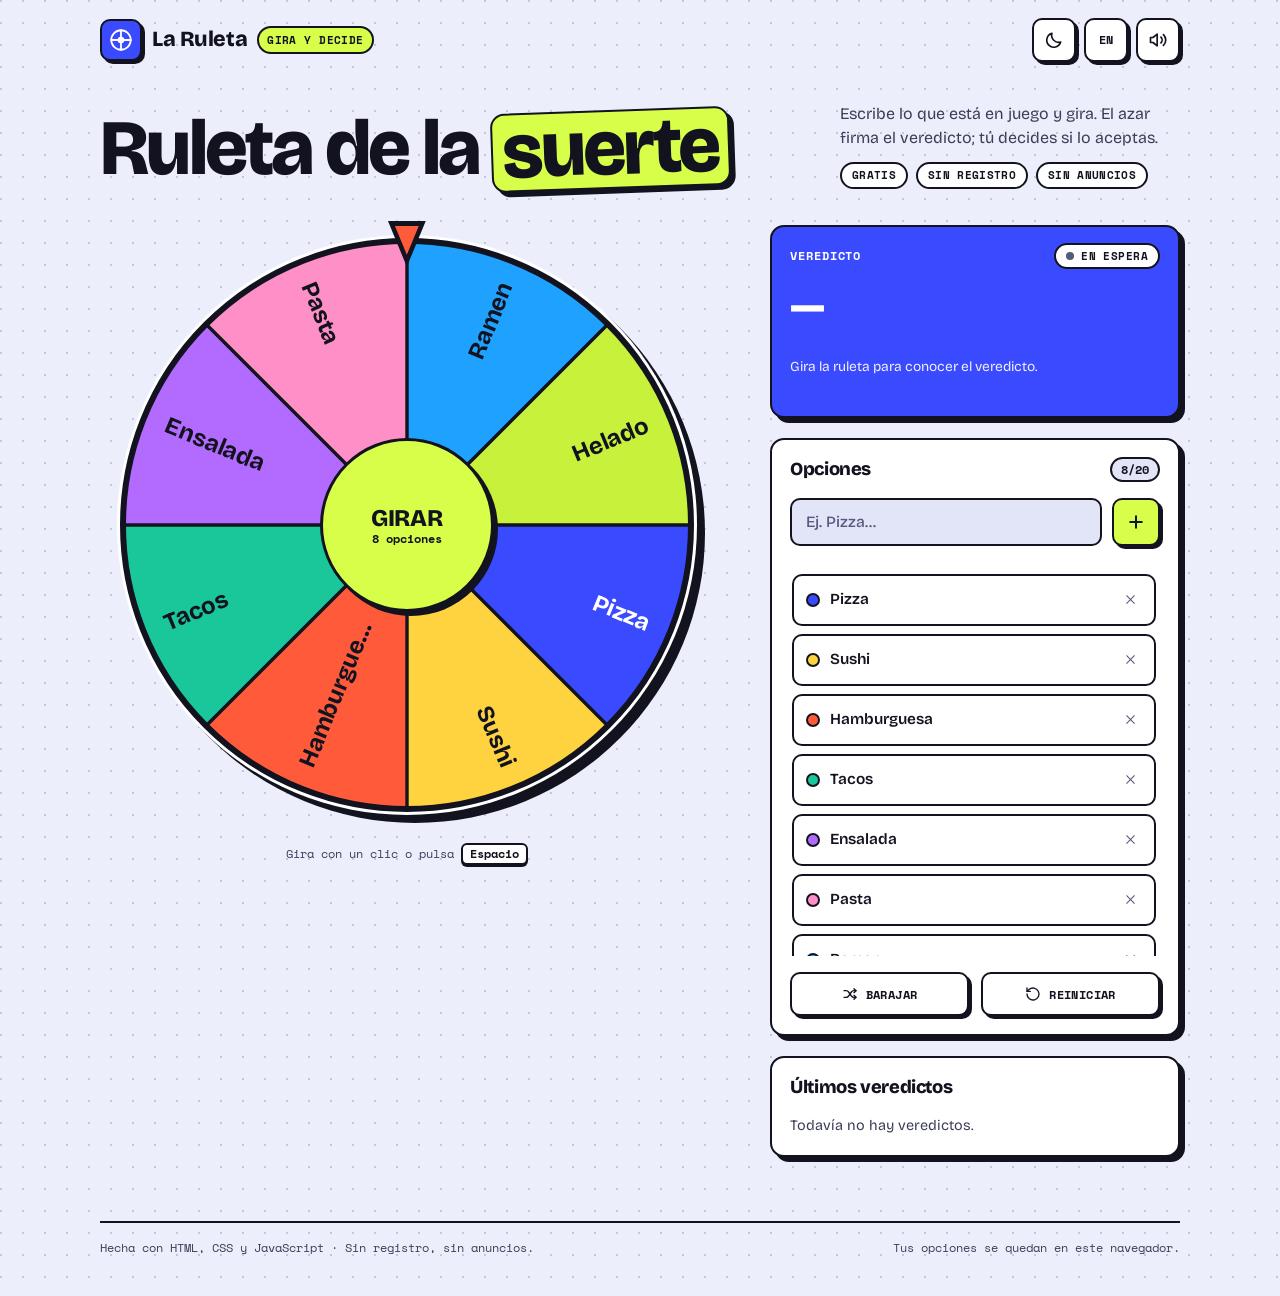
==== commit 4e56a49c: "Rediseño "Pop": bloques de color plano, trazo grueso y sombras duras - Nuevo sistema visual en style" ====
--- a/index.html
+++ b/index.html
@@ -5,7 +5,7 @@
   <meta name="viewport" content="width=device-width, initial-scale=1" />
   <title>Ruleta de la suerte — Gira y decide</title>
   <meta name="description" content="Ruleta aleatoria gratis para decidir qué comer, quién paga o cualquier otra cosa. Añade tus opciones, gira y deja que el azar elija. Sin registro." />
-  <meta name="theme-color" id="themeColor" content="#f4eee1" />
+  <meta name="theme-color" id="themeColor" content="#eceffb" />
   <meta property="og:type" content="website" />
   <meta property="og:locale" content="es_ES" />
   <meta property="og:title" content="Ruleta de la Suerte — Gira y decide" />
@@ -14,45 +14,48 @@
   <link rel="alternate" hreflang="en" href="en/index.html" />
   <script>
     (function () {
+      var theme = "day";
       try {
         var stored = localStorage.getItem("ruleta-theme");
-        var theme = stored === "day" || stored === "night"
+        theme = stored === "day" || stored === "night"
           ? stored
           : (window.matchMedia("(prefers-color-scheme: dark)").matches ? "night" : "day");
-        document.documentElement.dataset.theme = theme;
       } catch (error) {
-        document.documentElement.dataset.theme = "day";
+        theme = "day";
       }
+      document.documentElement.dataset.theme = theme;
+      var meta = document.getElementById("themeColor");
+      if (meta) meta.setAttribute("content", theme === "night" ? "#0c0d16" : "#eceffb");
     })();
   </script>
-  <link rel="icon" href="data:image/svg+xml,%3Csvg xmlns='http://www.w3.org/2000/svg' viewBox='0 0 64 64'%3E%3Ccircle cx='32' cy='32' r='28' fill='%23b03a24'/%3E%3Ccircle cx='32' cy='32' r='15' fill='none' stroke='%23f4eee1' stroke-width='2'/%3E%3Cpath d='M32 6l6 14H26z' fill='%23f4eee1'/%3E%3Ccircle cx='32' cy='32' r='4' fill='%231a1611'/%3E%3C/svg%3E" />
-  <link rel="preload" href="assets/fonts/bodoni-moda-latin.woff2" as="font" type="font/woff2" crossorigin />
-  <link rel="preload" href="assets/fonts/karla-latin.woff2" as="font" type="font/woff2" crossorigin />
+  <link rel="icon" href="data:image/svg+xml,%3Csvg xmlns='http://www.w3.org/2000/svg' viewBox='0 0 64 64'%3E%3Crect x='3' y='3' width='58' height='58' rx='14' fill='%233a4bff' stroke='%2312131f' stroke-width='4'/%3E%3Ccircle cx='32' cy='33' r='17' fill='%23d7ff4a' stroke='%2312131f' stroke-width='4'/%3E%3Cpath d='M32 5l8 13H24z' fill='%23ff5b3a' stroke='%2312131f' stroke-width='3' stroke-linejoin='round'/%3E%3Ccircle cx='32' cy='33' r='4' fill='%2312131f'/%3E%3C/svg%3E" />
+  <link rel="preload" href="assets/fonts/bricolage-latin.woff2" as="font" type="font/woff2" crossorigin />
   <link rel="stylesheet" href="styles.css" />
 </head>
 <body>
+  <a class="skip" href="#main">Saltar al contenido</a>
   <canvas id="fx" class="fx" aria-hidden="true"></canvas>
 
   <div class="app">
     <header class="masthead">
       <a class="wordmark" href="index.html" aria-label="La Ruleta, inicio">
-        <svg class="wordmark__mark" viewBox="0 0 32 32" fill="none" stroke="currentColor" stroke-width="1.4" aria-hidden="true">
-          <circle cx="16" cy="16" r="13.2" />
-          <circle cx="16" cy="16" r="4.4" />
-          <path d="M16 2.8v8.8M16 20.4v8.8M2.8 16h8.8M20.4 16h8.8M6.8 6.8l6.2 6.2M19 19l6.2 6.2M25.2 6.8L19 13M13 19l-6.2 6.2" />
-        </svg>
-        <span class="wordmark__name">La Ruleta</span>
-        <span class="wordmark__tag">Decisiones al instante</span>
+        <span class="wordmark__badge">
+          <svg viewBox="0 0 32 32" fill="none" stroke="currentColor" stroke-width="2.2" stroke-linecap="round" aria-hidden="true">
+            <circle cx="16" cy="16" r="12" />
+            <circle cx="16" cy="16" r="3" fill="currentColor" />
+            <path d="M16 4v9M16 19v9M4 16h9M19 16h9" />
+          </svg>
+        </span>
+        <span class="wordmark__name" translate="no">La Ruleta</span>
+        <span class="wordmark__tag">Gira y decide</span>
       </a>
-
-      <p class="dateline" id="issueDate">Edición de hoy</p>
 
       <div class="masthead__actions">
         <button id="themeBtn" class="icon-btn theme-btn" type="button" title="Activar modo noche" aria-label="Activar modo noche" aria-pressed="false">
-          <svg class="icon-moon" viewBox="0 0 24 24" fill="none" stroke="currentColor" stroke-width="1.5" stroke-linecap="round" stroke-linejoin="round" aria-hidden="true">
+          <svg class="icon-moon" viewBox="0 0 24 24" fill="none" stroke="currentColor" stroke-width="2" stroke-linecap="round" stroke-linejoin="round" aria-hidden="true">
             <path d="M20 14.5A8.5 8.5 0 0 1 9.5 4a8.5 8.5 0 1 0 10.5 10.5Z" />
           </svg>
-          <svg class="icon-sun" viewBox="0 0 24 24" fill="none" stroke="currentColor" stroke-width="1.5" stroke-linecap="round" stroke-linejoin="round" aria-hidden="true">
+          <svg class="icon-sun" viewBox="0 0 24 24" fill="none" stroke="currentColor" stroke-width="2" stroke-linecap="round" stroke-linejoin="round" aria-hidden="true">
             <circle cx="12" cy="12" r="4.2" />
             <path d="M12 2v2.4M12 19.6V22M2 12h2.4M19.6 12H22M4.9 4.9l1.7 1.7M17.4 17.4l1.7 1.7M19.1 4.9l-1.7 1.7M6.6 17.4l-1.7 1.7" />
           </svg>
@@ -61,12 +64,12 @@
         <a class="lang-link" href="en/index.html" hreflang="en" lang="en" aria-label="Switch to English (versión en inglés)">EN</a>
 
         <button id="soundBtn" class="icon-btn" type="button" title="Silenciar sonido" aria-label="Silenciar sonido" aria-pressed="false">
-          <svg class="icon-on" viewBox="0 0 24 24" fill="none" stroke="currentColor" stroke-width="1.5" stroke-linecap="round" stroke-linejoin="round" aria-hidden="true">
+          <svg class="icon-on" viewBox="0 0 24 24" fill="none" stroke="currentColor" stroke-width="2" stroke-linecap="round" stroke-linejoin="round" aria-hidden="true">
             <path d="M11 5 6 9H3v6h3l5 4V5Z" />
             <path d="M15.5 8.5a5 5 0 0 1 0 7" />
             <path d="M18.5 5.5a9 9 0 0 1 0 13" />
           </svg>
-          <svg class="icon-off" viewBox="0 0 24 24" fill="none" stroke="currentColor" stroke-width="1.5" stroke-linecap="round" stroke-linejoin="round" aria-hidden="true">
+          <svg class="icon-off" viewBox="0 0 24 24" fill="none" stroke="currentColor" stroke-width="2" stroke-linecap="round" stroke-linejoin="round" aria-hidden="true">
             <path d="M11 5 6 9H3v6h3l5 4V5Z" />
             <path d="m16 9 5 6M21 9l-5 6" />
           </svg>
@@ -75,9 +78,9 @@
     </header>
 
     <div class="hero">
-      <h1 class="hero__title">Una vuelta y listo.</h1>
+      <h1 class="hero__title">Ruleta de la <em>suerte</em></h1>
       <div class="hero__aside">
-        <p class="hero__lede">Añade tus opciones, gira y deja que la ruleta elija.</p>
+        <p class="hero__lede">Escribe lo que está en juego y gira. El azar firma el veredicto; tú decides si lo aceptas.</p>
         <p class="hero__meta">
           <span>Gratis</span>
           <span>Sin registro</span>
@@ -86,7 +89,7 @@
       </div>
     </div>
 
-    <main class="stage">
+    <main class="stage" id="main">
       <section class="stage__wheel" aria-label="Ruleta">
         <div class="plate">
           <div class="wheel" id="wheel">
@@ -110,8 +113,9 @@
             <span class="label">Veredicto</span>
             <span class="status"><span class="dot"></span><span id="statusText">En espera</span></span>
           </div>
-          <p class="result__value" id="resultValue" aria-live="polite" aria-atomic="true">—</p>
+          <p class="result__value" id="resultValue">—</p>
           <p class="result__meta" id="resultMeta">Gira la ruleta para conocer el veredicto.</p>
+          <p class="sr-only" id="resultLive" role="status" aria-live="polite" aria-atomic="true"></p>
         </section>
 
         <section class="block">
@@ -122,20 +126,21 @@
 
           <form class="add-form" id="optionForm" autocomplete="off">
             <label class="sr-only" for="optionInput">Nueva opción</label>
-            <input id="optionInput" name="option" type="text" maxlength="40" placeholder="Escribe una opción…" />
+            <input id="optionInput" name="option" type="text" maxlength="40" placeholder="Ej. Pizza…" aria-describedby="optionHint" />
             <button type="submit" aria-label="Añadir opción">
-              <svg viewBox="0 0 24 24" fill="none" stroke="currentColor" stroke-width="1.8" stroke-linecap="round" aria-hidden="true">
+              <svg viewBox="0 0 24 24" fill="none" stroke="currentColor" stroke-width="2.4" stroke-linecap="round" aria-hidden="true">
                 <path d="M12 5v14M5 12h14" />
               </svg>
             </button>
           </form>
+          <p class="field-hint" id="optionHint" aria-live="polite"></p>
 
           <ul class="options" id="optionsList" aria-labelledby="optionsTitle"></ul>
           <p class="options-empty" id="optionsEmpty" hidden>La ruleta está en blanco. Añade al menos dos opciones.</p>
 
           <div class="panel__actions">
             <button class="btn" id="shuffleBtn" type="button">
-              <svg viewBox="0 0 24 24" fill="none" stroke="currentColor" stroke-width="1.6" stroke-linecap="round" stroke-linejoin="round" aria-hidden="true">
+              <svg viewBox="0 0 24 24" fill="none" stroke="currentColor" stroke-width="2" stroke-linecap="round" stroke-linejoin="round" aria-hidden="true">
                 <path d="M3 7h3.5c1.5 0 2.5.8 3.4 2l4.2 6c.9 1.2 1.9 2 3.4 2H21" />
                 <path d="M3 17h3.5c1.5 0 2.5-.8 3.4-2l4.2-6c.9-1.2 1.9-2 3.4-2H21" />
                 <path d="m18 4 3 3-3 3M18 14l3 3-3 3" />
@@ -143,7 +148,7 @@
               Barajar
             </button>
             <button class="btn" id="resetBtn" type="button">
-              <svg viewBox="0 0 24 24" fill="none" stroke="currentColor" stroke-width="1.6" stroke-linecap="round" stroke-linejoin="round" aria-hidden="true">
+              <svg viewBox="0 0 24 24" fill="none" stroke="currentColor" stroke-width="2" stroke-linecap="round" stroke-linejoin="round" aria-hidden="true">
                 <path d="M3 12a9 9 0 1 0 3-6.7L3 8" />
                 <path d="M3 3v5h5" />
               </svg>
@@ -156,7 +161,7 @@
           <div class="block__head">
             <h2 class="block__title">Últimos veredictos</h2>
           </div>
-          <div class="history" id="history"></div>
+          <ul class="history" id="history"></ul>
           <p class="history-empty" id="historyEmpty">Todavía no hay veredictos.</p>
         </section>
       </aside>
--- a/styles.css
+++ b/styles.css
@@ -1,112 +1,97 @@
 /* ============================================================================
-   La Ruleta — Almanaque de decisiones
-   Editorial almanac: ivory paper by day, ink by night. Flat spot inks,
-   hairline rules, didone display. No glass, no glow, no gradient text.
+   La Ruleta — Pop
+   Bloques de color plano, trazo grueso y sombras duras. Grotesca variable para
+   los titulares, mono para las etiquetas. Claro por el día, tinta por la noche.
    ============================================================================ */
 
 /* ---------- Tipografía autoalojada ---------- */
 
 @font-face {
-  font-family: "Bodoni Moda";
+  font-family: "Bricolage Grotesque";
   font-style: normal;
-  font-weight: 400 700;
+  font-weight: 400 800;
   font-display: swap;
-  src: url("assets/fonts/bodoni-moda-latin.woff2") format("woff2");
+  src: url("assets/fonts/bricolage-latin.woff2") format("woff2");
   unicode-range: U+0000-00FF, U+0131, U+0152-0153, U+02BB-02BC, U+02C6, U+02DA, U+02DC, U+0304, U+0308, U+0329, U+2000-206F, U+20AC, U+2122, U+2191, U+2193, U+2212, U+2215, U+FEFF, U+FFFD;
 }
 
 @font-face {
-  font-family: "Bodoni Moda";
+  font-family: "Bricolage Grotesque";
   font-style: normal;
-  font-weight: 400 700;
+  font-weight: 400 800;
   font-display: swap;
-  src: url("assets/fonts/bodoni-moda-latin-ext.woff2") format("woff2");
+  src: url("assets/fonts/bricolage-latin-ext.woff2") format("woff2");
   unicode-range: U+0100-02BA, U+02BD-02C5, U+02C7-02CC, U+02CE-02D7, U+02DD-02FF, U+0304, U+0308, U+0329, U+1D00-1DBF, U+1E00-1E9F, U+1EF2-1EFF, U+2020, U+20A0-20AB, U+20AD-20C4, U+2113, U+2C60-2C7F, U+A720-A7FF;
 }
 
 @font-face {
-  font-family: "Bodoni Moda";
-  font-style: italic;
-  font-weight: 400 700;
+  font-family: "Space Mono";
+  font-style: normal;
+  font-weight: 400;
   font-display: swap;
-  src: url("assets/fonts/bodoni-moda-italic-latin.woff2") format("woff2");
+  src: url("assets/fonts/space-mono-400-latin.woff2") format("woff2");
   unicode-range: U+0000-00FF, U+0131, U+0152-0153, U+02BB-02BC, U+02C6, U+02DA, U+02DC, U+0304, U+0308, U+0329, U+2000-206F, U+20AC, U+2122, U+2191, U+2193, U+2212, U+2215, U+FEFF, U+FFFD;
 }
 
 @font-face {
-  font-family: "Bodoni Moda";
-  font-style: italic;
-  font-weight: 400 700;
+  font-family: "Space Mono";
+  font-style: normal;
+  font-weight: 700;
   font-display: swap;
-  src: url("assets/fonts/bodoni-moda-italic-latin-ext.woff2") format("woff2");
-  unicode-range: U+0100-02BA, U+02BD-02C5, U+02C7-02CC, U+02CE-02D7, U+02DD-02FF, U+0304, U+0308, U+0329, U+1D00-1DBF, U+1E00-1E9F, U+1EF2-1EFF, U+2020, U+20A0-20AB, U+20AD-20C4, U+2113, U+2C60-2C7F, U+A720-A7FF;
-}
-
-@font-face {
-  font-family: "Karla";
-  font-style: normal;
-  font-weight: 400 700;
-  font-display: swap;
-  src: url("assets/fonts/karla-latin.woff2") format("woff2");
+  src: url("assets/fonts/space-mono-700-latin.woff2") format("woff2");
   unicode-range: U+0000-00FF, U+0131, U+0152-0153, U+02BB-02BC, U+02C6, U+02DA, U+02DC, U+0304, U+0308, U+0329, U+2000-206F, U+20AC, U+2122, U+2191, U+2193, U+2212, U+2215, U+FEFF, U+FFFD;
 }
 
-@font-face {
-  font-family: "Karla";
-  font-style: normal;
-  font-weight: 400 700;
-  font-display: swap;
-  src: url("assets/fonts/karla-latin-ext.woff2") format("woff2");
-  unicode-range: U+0100-02BA, U+02BD-02C5, U+02C7-02CC, U+02CE-02D7, U+02DD-02FF, U+0304, U+0308, U+0329, U+1D00-1DBF, U+1E00-1E9F, U+1EF2-1EFF, U+2020, U+20A0-20AB, U+20AD-20C4, U+2113, U+2C60-2C7F, U+A720-A7FF;
-}
-
-/* ---------- Tokens: edición de día ---------- */
+/* ---------- Tokens: día ---------- */
 
 :root {
   color-scheme: light;
 
-  --paper: #f4eee1;
-  --paper-2: #ede4d2;
-  --paper-3: #e6dbc5;
-  --ink: #1a1611;
-  --ink-soft: #4e463a;
-  --ink-mute: #6e6352;
-  --rule: rgba(26, 22, 17, 0.22);
-  --rule-strong: rgba(26, 22, 17, 0.5);
-  --vermilion: #b03a24;
-  --vermilion-deep: #8a2b18;
-  --brass: #8c6e36;
-  --focus: #8a2b18;
-
-  --shadow-plate: 0 26px 40px -30px rgba(48, 34, 16, 0.55);
-  --shadow-lift: 0 18px 30px -18px rgba(48, 34, 16, 0.4);
-
-  --serif: "Bodoni Moda", "Bodoni MT", Didot, "Times New Roman", serif;
-  --sans: "Karla", "Segoe UI", system-ui, -apple-system, sans-serif;
-
-  --app: 1200px;
-  --gutter: clamp(18px, 3.6vw, 44px);
-  --radius: 2px;
+  --bg: #eceffb;
+  --surface: #ffffff;
+  --surface-2: #e1e5f7;
+  --ink: #12131f;
+  --ink-soft: #3b3e57;
+  --ink-mute: #565a7c;
+  --edge: #12131f;
+  --cast: #12131f;
+  --rule: rgba(18, 19, 31, 0.18);
+  --accent: #3a4bff;
+  --accent-ink: #ffffff;
+  --accent-deep: #2a37d6;
+  --pop: #d7ff4a;
+  --pop-ink: #12131f;
+  --coral: #ff5b3a;
+  --focus: #3a4bff;
+
+  --display: "Bricolage Grotesque", "Segoe UI", system-ui, -apple-system, sans-serif;
+  --mono: "Space Mono", ui-monospace, "SFMono-Regular", Consolas, monospace;
+
+  --app: 1160px;
+  --gutter: clamp(16px, 3.4vw, 40px);
+  --radius: 10px;
+  --stroke: 2px;
 }
 
 [data-theme="night"] {
   color-scheme: dark;
 
-  --paper: #15120e;
-  --paper-2: #1c1812;
-  --paper-3: #231d15;
-  --ink: #f2e9d8;
-  --ink-soft: #c9bca4;
-  --ink-mute: #a59880;
-  --rule: rgba(242, 233, 216, 0.18);
-  --rule-strong: rgba(242, 233, 216, 0.42);
-  --vermilion: #e2704d;
-  --vermilion-deep: #f09a80;
-  --brass: #c9a567;
-  --focus: #f09a80;
-
-  --shadow-plate: 0 30px 48px -32px rgba(0, 0, 0, 0.9);
-  --shadow-lift: 0 18px 30px -18px rgba(0, 0, 0, 0.8);
+  --bg: #0c0d16;
+  --surface: #171929;
+  --surface-2: #20233b;
+  --ink: #f1f2fb;
+  --ink-soft: #c6c9e6;
+  --ink-mute: #9b9fc8;
+  --edge: #f1f2fb;
+  --cast: #3a3f7a;
+  --rule: rgba(241, 242, 251, 0.16);
+  --accent: #8e9bff;
+  --accent-ink: #0c0d16;
+  --accent-deep: #a9b3ff;
+  --pop: #d7ff4a;
+  --pop-ink: #0c0d16;
+  --coral: #ff6b4a;
+  --focus: #d7ff4a;
 }
 
 /* ---------- Base ---------- */
@@ -117,49 +102,48 @@
 
 html {
   -webkit-text-size-adjust: 100%;
-  scrollbar-color: var(--rule-strong) transparent;
+  scrollbar-color: var(--ink-mute) transparent;
+  scroll-padding-top: 16px;
+}
+
+@media (pointer: fine) {
+  html { overscroll-behavior: none; }
 }
 
 body {
   margin: 0;
   min-height: 100svh;
-  background-color: var(--paper);
-  background-image: radial-gradient(1100px 640px at 16% -12%, rgba(255, 255, 255, 0.5), transparent 62%);
+  background-color: var(--bg);
+  background-image: radial-gradient(circle at 1px 1px, var(--rule) 1px, transparent 0);
+  background-size: 22px 22px;
   color: var(--ink);
-  font-family: var(--sans);
+  font-family: var(--display);
   font-size: 1rem;
   line-height: 1.5;
   -webkit-font-smoothing: antialiased;
-  text-rendering: optimizeLegibility;
   overflow-x: hidden;
-  transition: background-color 0.35s ease, color 0.35s ease;
-}
-
-[data-theme="night"] body {
-  background-image: radial-gradient(1100px 640px at 16% -12%, rgba(255, 236, 200, 0.045), transparent 62%);
-}
-
-::selection { background: var(--vermilion); color: var(--paper); }
-:focus-visible { outline: 2px solid var(--focus); outline-offset: 3px; }
+}
+
+::selection { background: var(--pop); color: var(--pop-ink); }
+:focus-visible { outline: 3px solid var(--focus); outline-offset: 3px; }
 
 button,
 input { font: inherit; }
 
-button {
+button,
+a,
+#wheelCanvas {
   -webkit-tap-highlight-color: transparent;
-  color: inherit;
-}
-
+  touch-action: manipulation;
+}
+
+button { color: inherit; }
 a { color: inherit; }
 p { margin: 0; }
 h1, h2 { margin: 0; }
 ul { margin: 0; padding: 0; list-style: none; }
 
-input { caret-color: var(--vermilion); }
-
-::-webkit-scrollbar { width: 8px; height: 8px; }
-::-webkit-scrollbar-track { background: transparent; }
-::-webkit-scrollbar-thumb { background: var(--rule-strong); border-radius: 0; }
+input { caret-color: var(--accent); }
 
 .sr-only {
   position: absolute;
@@ -173,6 +157,25 @@
   border: 0;
 }
 
+.skip {
+  position: fixed;
+  top: 12px;
+  left: 12px;
+  z-index: 100;
+  padding: 10px 16px;
+  border: var(--stroke) solid var(--edge);
+  border-radius: var(--radius);
+  background: var(--pop);
+  color: var(--pop-ink);
+  font-family: var(--mono);
+  font-size: 0.8rem;
+  font-weight: 700;
+  text-decoration: none;
+  transform: translateY(-160%);
+}
+
+.skip:focus-visible { transform: none; }
+
 .fx {
   position: fixed;
   inset: 0;
@@ -190,87 +193,103 @@
   width: 100%;
   max-width: var(--app);
   margin: 0 auto;
-  padding: 24px var(--gutter) 42px;
+  padding: 18px var(--gutter) 40px;
 }
 
 /* ---------- Cabecera ---------- */
 
 .masthead {
-  display: grid;
-  grid-template-columns: minmax(0, 1fr) auto auto;
-  align-items: center;
-  gap: clamp(14px, 3vw, 36px);
-  padding-bottom: 14px;
-  border-bottom: 3px double var(--rule-strong);
+  display: flex;
+  align-items: center;
+  justify-content: space-between;
+  gap: 16px;
 }
 
 .wordmark {
   display: flex;
-  align-items: baseline;
+  align-items: center;
   gap: 10px;
   min-width: 0;
   text-decoration: none;
 }
 
-.wordmark__mark {
-  align-self: center;
+.wordmark__badge {
+  display: grid;
   flex: none;
-  width: 26px;
-  height: 26px;
-  color: var(--vermilion);
-}
+  place-items: center;
+  width: 42px;
+  height: 42px;
+  border: var(--stroke) solid var(--edge);
+  border-radius: var(--radius);
+  background: var(--accent);
+  box-shadow: 3px 3px 0 var(--cast);
+  color: var(--accent-ink);
+}
+
+.wordmark__badge svg { width: 26px; height: 26px; }
 
 .wordmark__name {
-  font-family: var(--serif);
-  font-size: 1.42rem;
-  font-weight: 600;
-  letter-spacing: -0.01em;
+  font-size: 1.35rem;
+  font-weight: 800;
+  letter-spacing: -0.02em;
   line-height: 1;
   white-space: nowrap;
 }
 
 .wordmark__tag {
-  padding-left: 10px;
-  border-left: 1px solid var(--rule);
-  color: var(--ink-mute);
-  font-size: 0.7rem;
-  font-weight: 600;
-  letter-spacing: 0.15em;
+  padding: 4px 8px;
+  border: var(--stroke) solid var(--edge);
+  border-radius: 999px;
+  background: var(--pop);
+  color: var(--pop-ink);
+  font-family: var(--mono);
+  font-size: 0.68rem;
+  font-weight: 700;
+  letter-spacing: 0.04em;
   text-transform: uppercase;
   white-space: nowrap;
 }
 
-.dateline {
-  color: var(--ink-mute);
-  font-size: 0.75rem;
-  font-weight: 500;
-  letter-spacing: 0.04em;
-  white-space: nowrap;
-}
-
 .masthead__actions {
   display: flex;
   align-items: center;
-  gap: 6px;
-}
-
-.icon-btn {
+  gap: 8px;
+}
+
+.icon-btn,
+.lang-link {
   display: grid;
   place-items: center;
-  width: 40px;
-  height: 40px;
+  width: 44px;
+  height: 44px;
   padding: 0;
-  border: 1px solid var(--rule);
+  border: var(--stroke) solid var(--edge);
   border-radius: var(--radius);
-  background: transparent;
-  color: var(--ink-soft);
+  background: var(--surface);
+  box-shadow: 3px 3px 0 var(--cast);
+  color: var(--ink);
   cursor: pointer;
-  transition: background 0.18s ease, color 0.18s ease, border-color 0.18s ease;
-}
-
-.icon-btn svg { width: 18px; height: 18px; }
-.icon-btn:hover { background: var(--ink); border-color: var(--ink); color: var(--paper); }
-.icon-btn[aria-pressed="true"] { background: var(--paper-3); border-color: var(--rule-strong); color: var(--ink); }
+  transition: transform 0.12s ease, background-color 0.12s ease, box-shadow 0.12s ease;
+}
+
+.icon-btn svg { width: 20px; height: 20px; }
+
+.lang-link {
+  font-family: var(--mono);
+  font-size: 0.78rem;
+  font-weight: 700;
+  letter-spacing: 0.04em;
+  text-decoration: none;
+}
+
+.icon-btn:hover,
+.lang-link:hover { background: var(--pop); color: var(--pop-ink); transform: translate(-1px, -1px); }
+
+.icon-btn:active,
+.lang-link:active { transform: translate(2px, 2px); box-shadow: 1px 1px 0 var(--cast); }
+
+.icon-btn[aria-pressed="true"] { background: var(--ink); color: var(--bg); }
+.icon-btn[aria-pressed="true"]:hover { background: var(--pop); color: var(--pop-ink); }
 .icon-btn .icon-off { display: none; }
 .icon-btn[aria-pressed="true"] .icon-on { display: none; }
 .icon-btn[aria-pressed="true"] .icon-off { display: block; }
@@ -279,92 +298,81 @@
 [data-theme="night"] .icon-btn .icon-sun { display: block; }
 [data-theme="night"] .icon-btn .icon-moon { display: none; }
 
-.lang-link {
-  display: inline-flex;
-  align-items: center;
-  justify-content: center;
-  height: 40px;
-  padding: 0 12px;
-  border: 1px solid transparent;
-  border-radius: var(--radius);
-  color: var(--ink-soft);
-  font-size: 0.7rem;
-  font-weight: 700;
-  letter-spacing: 0.13em;
-  text-decoration: none;
-  text-transform: uppercase;
-  transition: color 0.18s ease, border-color 0.18s ease;
-}
-
-.lang-link:hover { color: var(--vermilion); border-color: var(--rule); }
+/* El botón de tema marca "pulsado" en noche, pero ahí debe verse como el resto. */
+.theme-btn[aria-pressed="true"] { background: var(--surface); color: var(--ink); }
+.theme-btn[aria-pressed="true"]:hover { background: var(--pop); color: var(--pop-ink); }
 
 /* ---------- Titular ---------- */
 
 .hero {
-  display: grid;
-  grid-template-columns: minmax(0, 1fr) minmax(280px, 360px);
-  align-items: end;
-  gap: clamp(24px, 4vw, 64px);
-  padding: clamp(26px, 4.4vw, 46px) 0 clamp(22px, 3vw, 32px);
-  border-bottom: 1px solid var(--rule);
+  display: flex;
+  flex-wrap: wrap;
+  align-items: flex-end;
+  justify-content: space-between;
+  gap: 14px 40px;
+  padding: clamp(24px, 4vw, 40px) 0 clamp(18px, 2.6vw, 28px);
 }
 
 .hero__title {
-  max-width: 15ch;
-  font-family: var(--serif);
-  font-size: clamp(2.65rem, 5.9vw, 5rem);
-  font-weight: 500;
-  line-height: 0.94;
-  letter-spacing: -0.018em;
+  font-size: clamp(2.5rem, 7vw, 4.9rem);
+  font-weight: 800;
+  line-height: 0.92;
+  letter-spacing: -0.035em;
   text-wrap: balance;
 }
 
 .hero__title em {
-  color: var(--vermilion);
-  font-style: italic;
+  display: inline-block;
+  padding: 0 0.12em 0.04em;
+  border: var(--stroke) solid var(--edge);
+  border-radius: 0.18em;
+  background: var(--pop);
+  box-shadow: 0.06em 0.06em 0 var(--cast);
+  color: var(--pop-ink);
+  font-style: normal;
+  transform: rotate(-2deg);
 }
 
 .hero__aside {
   display: flex;
   flex-direction: column;
-  gap: 14px;
-  padding-left: clamp(16px, 2vw, 26px);
-  border-left: 1px solid var(--rule);
+  gap: 12px;
+  max-width: 34ch;
 }
 
 .hero__lede {
   color: var(--ink-soft);
-  font-size: clamp(0.96rem, 1.15vw, 1.05rem);
-  line-height: 1.6;
-  max-width: 34ch;
+  font-size: 1rem;
+  line-height: 1.5;
+  text-wrap: pretty;
 }
 
 .hero__meta {
   display: flex;
   flex-wrap: wrap;
-  column-gap: 8px;
-  row-gap: 4px;
-  color: var(--ink-mute);
+  gap: 8px;
+}
+
+.hero__meta span {
+  padding: 3px 10px;
+  border: var(--stroke) solid var(--edge);
+  border-radius: 999px;
+  background: var(--surface);
+  font-family: var(--mono);
   font-size: 0.7rem;
-  font-weight: 600;
-  letter-spacing: 0.12em;
+  font-weight: 700;
+  letter-spacing: 0.03em;
   text-transform: uppercase;
-}
-
-.hero__meta span + span::before {
-  content: "·";
-  margin-right: 8px;
-  color: var(--vermilion);
 }
 
 /* ---------- Escenario ---------- */
 
 .stage {
   display: grid;
-  grid-template-columns: minmax(0, 1fr) minmax(350px, 404px);
+  grid-template-columns: minmax(0, 1fr) minmax(340px, 410px);
   align-items: start;
-  gap: clamp(32px, 5vw, 72px);
-  padding-top: clamp(28px, 4vw, 44px);
+  gap: clamp(28px, 4.4vw, 60px);
+  padding-top: 8px;
 }
 
 .stage__wheel {
@@ -376,8 +384,9 @@
 
 .plate {
   position: relative;
-  width: min(100%, 560px);
+  width: min(100%, 580px);
   margin: 0 auto;
+  padding: 10px 0 0;
 }
 
 .wheel {
@@ -394,34 +403,32 @@
   width: 100%;
   height: 100%;
   border-radius: 50%;
+  background: var(--surface);
+  box-shadow: 8px 8px 0 var(--cast);
   cursor: pointer;
-  box-shadow: var(--shadow-plate);
-  transition: box-shadow 0.4s ease;
 }
 
 .wheel.is-spinning #wheelCanvas { cursor: default; }
 
 .pointer {
   position: absolute;
-  top: -9px;
+  top: -14px;
   left: 50%;
   z-index: 3;
-  width: 22px;
-  height: 34px;
+  width: 38px;
+  height: 46px;
   transform: translateX(-50%);
-  filter: drop-shadow(0 5px 5px rgba(40, 28, 12, 0.22));
-}
-
-.pointer::before {
+  background: var(--edge);
+  clip-path: polygon(0 0, 100% 0, 50% 100%);
+}
+
+.pointer::after {
   content: "";
-  display: block;
-  width: 100%;
-  height: 100%;
-  background: var(--ink);
+  position: absolute;
+  inset: 5px 7px 12px;
+  background: var(--coral);
   clip-path: polygon(0 0, 100% 0, 50% 100%);
 }
-
-[data-theme="night"] .pointer::before { background: var(--vermilion); }
 
 .hub {
   position: absolute;
@@ -432,81 +439,61 @@
   flex-direction: column;
   align-items: center;
   justify-content: center;
-  gap: 5px;
+  gap: 3px;
   width: 30%;
   aspect-ratio: 1;
-  padding: 0 8px;
+  padding: 0 6px;
   transform: translate(-50%, -50%);
-  border: 1px solid var(--ink);
+  border: 3px solid var(--edge);
   border-radius: 50%;
-  background: var(--paper);
-  box-shadow: 0 10px 18px -12px rgba(40, 28, 12, 0.5);
-  color: var(--ink);
+  background: var(--pop);
+  box-shadow: 4px 4px 0 var(--cast);
+  color: var(--pop-ink);
   cursor: pointer;
-  transition: background 0.18s ease, color 0.18s ease, transform 0.18s ease, box-shadow 0.18s ease;
-}
-
-.hub::before {
-  content: "";
-  position: absolute;
-  inset: 5%;
-  border: 1px solid var(--rule);
-  border-radius: 50%;
-  pointer-events: none;
-}
-
-.hub:hover:not(:disabled) {
-  background: var(--ink);
-  color: var(--paper);
-  transform: translate(-50%, -50%) scale(1.035);
-  box-shadow: 0 14px 26px -14px rgba(40, 28, 12, 0.55);
-}
-
-.hub:active:not(:disabled) { transform: translate(-50%, -50%) scale(0.985); }
-.hub:disabled { cursor: default; opacity: 0.55; }
-.wheel.is-spinning .hub:disabled { opacity: 1; }
-.wheel.is-spinning .hub::before { border-color: var(--vermilion); }
+  transition: transform 0.12s ease, background-color 0.12s ease;
+}
+
+.hub:hover:not(:disabled):not([aria-disabled="true"]) {
+  background: var(--coral);
+  color: #12131f;
+  transform: translate(calc(-50% - 1px), calc(-50% - 1px));
+}
+
+.hub:active:not(:disabled):not([aria-disabled="true"]) {
+  transform: translate(calc(-50% + 2px), calc(-50% + 2px));
+  box-shadow: 1px 1px 0 var(--cast);
+}
+
+.hub:disabled { cursor: default; background: var(--surface-2); color: var(--ink-mute); }
+.hub[aria-disabled="true"] { cursor: default; }
+.wheel.is-spinning .hub { background: var(--surface); color: var(--ink); }
 
 .hub__label {
-  font-size: clamp(0.7rem, 1.4vw, 0.82rem);
-  font-weight: 700;
-  letter-spacing: 0.24em;
-  text-indent: 0.24em;
+  font-size: clamp(1rem, 2.6vw, 1.5rem);
+  font-weight: 800;
+  letter-spacing: -0.01em;
   line-height: 1;
   text-transform: uppercase;
 }
 
 .hub__sub {
-  color: var(--ink-mute);
-  font-size: clamp(0.7rem, 1vw, 0.74rem);
-  font-weight: 500;
-  letter-spacing: 0.04em;
+  font-family: var(--mono);
+  font-size: clamp(0.62rem, 1.1vw, 0.72rem);
+  font-weight: 700;
   line-height: 1;
   font-variant-numeric: tabular-nums;
-  transition: color 0.18s ease;
-}
-
-.hub:hover:not(:disabled) .hub__sub { color: var(--paper-3); }
+}
 
 .caption {
   display: flex;
-  align-items: baseline;
+  align-items: center;
+  justify-content: center;
   gap: 8px;
-  width: min(100%, 560px);
-  margin-top: clamp(18px, 3vw, 26px);
-  padding-top: 10px;
-  border-top: 1px solid var(--rule);
-  color: var(--ink-mute);
-  font-size: 0.72rem;
+  margin-top: clamp(20px, 3vw, 28px);
+  color: var(--ink-soft);
+  font-family: var(--mono);
+  font-size: 0.74rem;
   line-height: 1.4;
-}
-
-.caption__fig {
-  flex: none;
-  color: var(--vermilion);
-  font-weight: 700;
-  letter-spacing: 0.08em;
-  text-transform: uppercase;
 }
 
 .caption__touch { display: none; }
@@ -518,13 +505,13 @@
 
 kbd {
   display: inline-block;
-  padding: 1px 6px;
-  border: 1px solid var(--rule-strong);
-  border-radius: var(--radius);
-  background: var(--paper-2);
-  color: var(--ink-soft);
+  padding: 1px 7px;
+  border: var(--stroke) solid var(--edge);
+  border-radius: 6px;
+  background: var(--surface);
+  box-shadow: 0 2px 0 var(--cast);
+  color: var(--ink);
   font: inherit;
-  font-size: 0.94em;
   font-weight: 700;
   line-height: 1.4;
 }
@@ -534,18 +521,23 @@
 .panel {
   display: flex;
   flex-direction: column;
+  gap: 20px;
   min-width: 0;
 }
 
+.slip,
+.block {
+  padding: 16px 18px 18px;
+  border: var(--stroke) solid var(--edge);
+  border-radius: calc(var(--radius) + 4px);
+  background: var(--surface);
+  box-shadow: 5px 5px 0 var(--cast);
+}
+
 .slip {
-  position: relative;
-  padding: 15px 18px 20px;
-  border: 1px solid var(--rule-strong);
-  /* impeccable-disable-next-line border-accent-on-rounded: the slip is square on purpose */
-  border-top: 3px solid var(--vermilion);
-  border-radius: 0;
-  background: var(--paper-2);
   scroll-margin-block: 24px;
+  background: var(--accent);
+  color: var(--accent-ink);
 }
 
 .slip__head {
@@ -553,45 +545,45 @@
   align-items: center;
   justify-content: space-between;
   gap: 12px;
-  padding-bottom: 10px;
-  border-bottom: 1px dashed var(--rule-strong);
 }
 
 .label {
-  color: var(--ink-mute);
-  font-size: 0.7rem;
-  font-weight: 700;
-  letter-spacing: 0.18em;
+  font-family: var(--mono);
+  font-size: 0.72rem;
+  font-weight: 700;
+  letter-spacing: 0.08em;
   text-transform: uppercase;
 }
 
 .status {
   display: inline-flex;
   align-items: center;
-  gap: 6px;
-  color: var(--ink-soft);
-  font-size: 0.7rem;
-  font-weight: 600;
-  letter-spacing: 0.1em;
+  gap: 7px;
+  padding: 3px 10px;
+  border: var(--stroke) solid var(--edge);
+  border-radius: 999px;
+  background: var(--surface);
+  color: var(--ink);
+  font-family: var(--mono);
+  font-size: 0.68rem;
+  font-weight: 700;
+  letter-spacing: 0.04em;
   text-transform: uppercase;
-  font-variant-numeric: tabular-nums;
 }
 
 .status .dot {
-  width: 6px;
-  height: 6px;
+  width: 8px;
+  height: 8px;
   border-radius: 50%;
   background: var(--ink-mute);
-  transition: background 0.25s ease, box-shadow 0.25s ease;
 }
 
 .result[data-state="spinning"] .status .dot {
-  background: var(--vermilion);
-  box-shadow: 0 0 0 3px rgba(176, 58, 36, 0.18);
-  animation: blink 0.9s steps(2, jump-none) infinite;
-}
-
-.result[data-state="done"] .status .dot { background: var(--win, var(--vermilion)); }
+  background: var(--coral);
+  animation: blink 0.8s steps(2, jump-none) infinite;
+}
+
+.result[data-state="done"] .status .dot { background: var(--win, var(--accent)); box-shadow: 0 0 0 1.5px var(--edge); }
 
 @keyframes blink {
   0%, 100% { opacity: 1; }
@@ -600,162 +592,155 @@
 
 .result__value {
   position: relative;
-  min-height: 1.12em;
-  margin: 14px 0 6px;
-  color: var(--ink);
-  font-family: var(--serif);
-  font-size: clamp(1.95rem, 2.9vw, 2.55rem);
-  font-weight: 500;
-  line-height: 1.02;
-  letter-spacing: -0.012em;
+  min-height: 1.05em;
+  margin: 16px 0 8px;
+  font-size: clamp(2.1rem, 3.4vw, 2.9rem);
+  font-weight: 800;
+  line-height: 1;
+  letter-spacing: -0.03em;
   overflow-wrap: anywhere;
+  text-wrap: balance;
 }
 
 .result__value::after {
   content: "";
   display: block;
-  width: 46px;
-  height: 3px;
+  width: 64px;
+  height: 8px;
   margin-top: 12px;
-  background: var(--win, var(--rule-strong));
+  border: var(--stroke) solid var(--edge);
+  border-radius: 999px;
+  background: var(--win, var(--surface));
   opacity: 0;
-  transition: opacity 0.3s ease;
+  transition: opacity 0.2s ease;
 }
 
 .result__value.is-win::after { opacity: 1; }
 
-/* En el pliego de día, las tintas claras necesitan peso para leerse como filete. */
-[data-theme="day"] .result__value::after {
-  background: color-mix(in oklab, var(--win, var(--rule-strong)) 62%, var(--ink) 38%);
-}
-
-.result.is-pop .result__value { animation: inkIn 0.55s cubic-bezier(0.16, 0.84, 0.24, 1) both; }
-
-@keyframes inkIn {
-  from { opacity: 0; filter: blur(5px); transform: translateY(7px); }
-  to { opacity: 1; filter: blur(0); transform: translateY(0); }
-}
-
 .result__meta {
-  max-width: 32ch;
+  max-width: 34ch;
   min-height: 3em;
-  color: var(--ink-soft);
-  font-size: 0.82rem;
+  font-size: 0.86rem;
   line-height: 1.5;
-}
-
-/* ---------- Bloques editoriales ---------- */
-
-.block {
-  margin-top: 26px;
-  padding-top: 14px;
-  border-top: 1px solid var(--rule);
-}
+  opacity: 0.92;
+}
+
+/* ---------- Bloques ---------- */
 
 .block__head {
   display: flex;
-  align-items: baseline;
+  align-items: center;
   justify-content: space-between;
   gap: 12px;
-  margin-bottom: 12px;
+  margin-bottom: 14px;
 }
 
 .block__title {
-  color: var(--ink);
-  font-family: var(--sans);
-  font-size: 0.7rem;
-  font-weight: 700;
-  letter-spacing: 0.16em;
-  text-transform: uppercase;
+  font-size: 1.15rem;
+  font-weight: 800;
+  letter-spacing: -0.02em;
 }
 
 .count {
-  color: var(--ink-mute);
-  font-size: 0.7rem;
-  font-weight: 600;
-  letter-spacing: 0.06em;
+  padding: 2px 9px;
+  border: var(--stroke) solid var(--edge);
+  border-radius: 999px;
+  background: var(--surface-2);
+  font-family: var(--mono);
+  font-size: 0.72rem;
+  font-weight: 700;
   font-variant-numeric: tabular-nums;
 }
 
 .add-form {
   display: grid;
-  grid-template-columns: minmax(0, 1fr) 44px;
+  grid-template-columns: minmax(0, 1fr) 48px;
   gap: 10px;
-  margin-bottom: 8px;
 }
 
 .add-form input {
   width: 100%;
-  height: 44px;
-  padding: 0 2px;
-  border: 0;
-  border-bottom: 1px solid var(--rule-strong);
-  border-radius: 0;
-  background: transparent;
+  height: 48px;
+  padding: 0 14px;
+  border: var(--stroke) solid var(--edge);
+  border-radius: var(--radius);
+  background: var(--surface-2);
   color: var(--ink);
-  font-size: 0.94rem;
-  outline: none;
-  transition: border-color 0.18s ease, box-shadow 0.18s ease;
+  font-size: 0.98rem;
+  font-weight: 500;
 }
 
 .add-form input::placeholder { color: var(--ink-mute); opacity: 1; }
-.add-form input:focus-visible {
-  outline: none;
-  border-bottom-color: var(--vermilion);
-  box-shadow: inset 0 -2px 0 var(--vermilion);
-}
-.add-form input:disabled { opacity: 0.5; }
+.add-form input:focus-visible { outline-offset: 2px; background: var(--surface); }
+.add-form input[aria-invalid="true"] { border-color: var(--coral); }
+.add-form input:read-only { opacity: 0.6; }
 
 .add-form button {
   display: grid;
   place-items: center;
-  width: 44px;
-  height: 44px;
+  width: 48px;
+  height: 48px;
   padding: 0;
-  border: 1px solid var(--vermilion);
+  border: var(--stroke) solid var(--edge);
   border-radius: var(--radius);
-  background: var(--vermilion);
-  color: var(--paper);
+  background: var(--pop);
+  box-shadow: 3px 3px 0 var(--cast);
+  color: var(--pop-ink);
   cursor: pointer;
-  transition: background 0.18s ease, border-color 0.18s ease, transform 0.16s ease;
-}
-
-.add-form button svg { width: 16px; height: 16px; }
-.add-form button:hover:not(:disabled) {
-  background: var(--vermilion-deep);
-  border-color: var(--vermilion-deep);
-}
-.add-form button:active:not(:disabled) { transform: translateY(1px); }
-.add-form button:disabled { opacity: 0.45; cursor: default; }
+  transition: transform 0.12s ease, background-color 0.12s ease;
+}
+
+.add-form button svg { width: 20px; height: 20px; }
+.add-form button:hover:not(:disabled) { background: var(--coral); transform: translate(-1px, -1px); }
+.add-form button:active:not(:disabled) { transform: translate(2px, 2px); box-shadow: 1px 1px 0 var(--cast); }
+.add-form button:disabled { opacity: 0.45; box-shadow: none; cursor: default; }
+
+.field-hint {
+  min-height: 1.4em;
+  margin: 6px 2px 4px;
+  color: var(--ink-soft);
+  font-family: var(--mono);
+  font-size: 0.72rem;
+  line-height: 1.4;
+}
+
+.field-hint.is-error { color: var(--ink); font-weight: 700; }
+.field-hint.is-error::before { content: "! "; color: var(--coral); }
 
 .options {
-  max-height: 409px;
+  display: grid;
+  gap: 8px;
+  max-height: 384px;
+  padding: 2px 4px 4px 2px;
   overflow-y: auto;
-  border-top: 1px dotted var(--rule);
+  overscroll-behavior: contain;
 }
 
 .option {
   display: grid;
-  grid-template-columns: 11px minmax(0, 1fr) 32px;
+  grid-template-columns: 14px minmax(0, 1fr) 36px;
   align-items: center;
   gap: 10px;
-  padding: 9px 6px 9px 4px;
-  border-bottom: 1px dotted var(--rule);
-  transition: background 0.16s ease, color 0.16s ease;
-}
-
-.option:hover { background: var(--paper-2); }
+  padding: 6px 6px 6px 12px;
+  border: var(--stroke) solid var(--edge);
+  border-radius: var(--radius);
+  background: var(--surface);
+}
+
+.option:hover { background: var(--surface-2); }
 
 .option__dot {
-  width: 10px;
-  height: 10px;
-  border-radius: 1px;
+  width: 14px;
+  height: 14px;
+  border: var(--stroke) solid var(--edge);
+  border-radius: 50%;
   background: var(--c, var(--ink));
 }
 
 .option__label {
   overflow: hidden;
-  font-size: 0.92rem;
+  font-size: 0.96rem;
+  font-weight: 600;
   line-height: 1.35;
   text-overflow: ellipsis;
   white-space: nowrap;
@@ -764,34 +749,34 @@
 .option__remove {
   display: grid;
   place-items: center;
-  width: 32px;
-  height: 32px;
+  width: 36px;
+  height: 36px;
   padding: 0;
   border: 0;
-  border-radius: var(--radius);
+  border-radius: 8px;
   background: transparent;
   color: var(--ink-mute);
   cursor: pointer;
-  transition: color 0.16s ease, background 0.16s ease;
-}
-
-.option__remove svg { width: 11px; height: 11px; }
-.option__remove:hover:not(:disabled) { color: var(--vermilion); background: var(--paper-3); }
+  transition: background-color 0.12s ease, color 0.12s ease;
+}
+
+.option__remove svg { width: 13px; height: 13px; }
+.option__remove:hover:not(:disabled) { background: var(--coral); color: #12131f; }
 .option__remove:disabled { opacity: 0.35; cursor: default; }
 
 .options-empty {
-  padding: 18px 4px;
-  border-top: 1px dotted var(--rule);
-  border-bottom: 1px dotted var(--rule);
-  color: var(--ink-mute);
-  font-size: 0.86rem;
+  padding: 16px;
+  border: var(--stroke) dashed var(--edge);
+  border-radius: var(--radius);
+  color: var(--ink-soft);
+  font-size: 0.9rem;
   line-height: 1.5;
 }
 
 .panel__actions {
   display: grid;
   grid-template-columns: 1fr 1fr;
-  gap: 10px;
+  gap: 12px;
   margin-top: 16px;
 }
 
@@ -800,51 +785,56 @@
   align-items: center;
   justify-content: center;
   gap: 8px;
-  height: 40px;
-  padding: 0 10px;
-  border: 1px solid var(--rule-strong);
+  height: 44px;
+  padding: 0 12px;
+  border: var(--stroke) solid var(--edge);
   border-radius: var(--radius);
-  background: transparent;
-  color: var(--ink-soft);
-  font-size: 0.7rem;
-  font-weight: 700;
-  letter-spacing: 0.1em;
+  background: var(--surface);
+  box-shadow: 3px 3px 0 var(--cast);
+  color: var(--ink);
+  font-family: var(--mono);
+  font-size: 0.76rem;
+  font-weight: 700;
+  letter-spacing: 0.03em;
   text-transform: uppercase;
   white-space: nowrap;
   cursor: pointer;
-  transition: background 0.18s ease, color 0.18s ease, border-color 0.18s ease;
-}
-
-.btn svg { width: 14px; height: 14px; }
-.btn:hover:not(:disabled) { background: var(--ink); border-color: var(--ink); color: var(--paper); }
-.btn:disabled { opacity: 0.4; cursor: default; }
+  transition: transform 0.12s ease, background-color 0.12s ease;
+}
+
+.btn svg { width: 16px; height: 16px; }
+.btn:hover:not(:disabled) { background: var(--pop); color: var(--pop-ink); transform: translate(-1px, -1px); }
+.btn:active:not(:disabled) { transform: translate(2px, 2px); box-shadow: 1px 1px 0 var(--cast); }
+.btn:disabled { opacity: 0.45; box-shadow: none; cursor: default; }
 
 /* ---------- Historial ---------- */
 
 .history {
   display: flex;
   flex-wrap: wrap;
-  gap: 7px;
+  gap: 8px;
 }
 
 .chip {
   display: inline-flex;
   align-items: center;
-  gap: 7px;
+  gap: 8px;
   max-width: 100%;
-  padding: 5px 8px;
-  border: 1px solid var(--rule);
-  border-radius: var(--radius);
-  color: var(--ink-soft);
-  font-size: 0.76rem;
+  padding: 4px 12px 4px 8px;
+  border: var(--stroke) solid var(--edge);
+  border-radius: 999px;
+  background: var(--surface);
+  font-size: 0.84rem;
+  font-weight: 600;
   line-height: 1.3;
 }
 
 .chip__dot {
   flex: none;
-  width: 7px;
-  height: 7px;
-  border-radius: 1px;
+  width: 12px;
+  height: 12px;
+  border: var(--stroke) solid var(--edge);
+  border-radius: 50%;
   background: var(--c, var(--ink));
 }
 
@@ -855,50 +845,50 @@
 }
 
 .history-empty {
-  color: var(--ink-mute);
-  font-size: 0.84rem;
+  color: var(--ink-soft);
+  font-size: 0.9rem;
   line-height: 1.5;
 }
 
-/* ---------- Colofón ---------- */
+/* ---------- Pie ---------- */
 
 .colophon {
   display: flex;
   align-items: baseline;
   justify-content: space-between;
-  gap: 16px 32px;
-  margin-top: clamp(44px, 6vw, 72px);
-  padding-top: 14px;
-  border-top: 3px double var(--rule-strong);
-  color: var(--ink-mute);
-  font-size: 0.7rem;
-  letter-spacing: 0.03em;
-}
-
-.colophon p {
-  max-width: 46ch;
-  text-wrap: pretty;
-}
+  flex-wrap: wrap;
+  gap: 6px 32px;
+  margin-top: clamp(40px, 6vw, 64px);
+  padding-top: 16px;
+  border-top: var(--stroke) solid var(--edge);
+  color: var(--ink-soft);
+  font-family: var(--mono);
+  font-size: 0.72rem;
+}
+
+.colophon p { text-wrap: pretty; }
 
 /* ---------- Avisos ---------- */
 
 .toast {
   position: fixed;
-  bottom: 26px;
+  bottom: 24px;
   left: 50%;
   z-index: 60;
   max-width: calc(100% - 32px);
-  padding: 10px 16px;
+  padding: 10px 18px;
   transform: translate(-50%, 12px);
-  border: 1px solid var(--ink);
-  border-radius: var(--radius);
-  background: var(--paper);
-  box-shadow: var(--shadow-lift);
-  color: var(--ink);
-  font-size: 0.84rem;
+  border: var(--stroke) solid var(--edge);
+  border-radius: 999px;
+  background: var(--pop);
+  box-shadow: 4px 4px 0 var(--cast);
+  color: var(--pop-ink);
+  font-family: var(--mono);
+  font-size: 0.8rem;
+  font-weight: 700;
   opacity: 0;
   pointer-events: none;
-  transition: opacity 0.22s ease, transform 0.22s ease;
+  transition: opacity 0.2s ease, transform 0.2s ease;
 }
 
 .toast.is-visible { opacity: 1; transform: translate(-50%, 0); }
@@ -911,49 +901,38 @@
   max-width: calc(100% - 32px);
   padding: 11px 18px;
   transform: translateX(-50%);
-  border: 1px solid var(--ink);
+  border: var(--stroke) solid var(--edge);
   border-radius: var(--radius);
   background: var(--ink);
-  color: var(--paper);
-  font-size: 0.86rem;
+  color: var(--bg);
+  font-size: 0.9rem;
   text-align: center;
 }
 
 /* ---------- Responsive ---------- */
 
 @media (max-width: 1020px) {
-  .masthead { grid-template-columns: minmax(0, 1fr) auto; }
-  .dateline { display: none; }
-  .hero { grid-template-columns: 1fr; align-items: start; gap: 20px; }
-  .hero__aside {
-    padding: 16px 0 0;
-    border-left: 0;
-    border-top: 1px solid var(--rule);
-  }
-  .hero__lede { max-width: 52ch; }
+  .hero { align-items: flex-start; }
   .stage { grid-template-columns: 1fr; }
-  .stage__wheel { margin-bottom: 8px; }
-  .panel { width: 100%; max-width: 560px; margin: 0 auto; }
+  .panel { width: 100%; max-width: 580px; margin: 0 auto; }
 }
 
 @media (max-width: 640px) {
-  .app { padding: 16px 16px 30px; }
-  .masthead { gap: 10px; }
-  .wordmark__name { font-size: 1.24rem; }
+  .app { padding: 14px 16px 32px; }
   .wordmark__tag { display: none; }
-  .masthead__actions { gap: 2px; }
+  .masthead__actions { gap: 6px; }
   .icon-btn,
-  .lang-link { width: 38px; height: 38px; }
-  .lang-link { padding: 0; }
+  .lang-link { width: 42px; height: 42px; }
   .hero { padding-top: 24px; }
-  .hero__title { font-size: clamp(2.55rem, 12.6vw, 3.4rem); text-wrap: wrap; }
-  .hero__lede { font-size: 0.95rem; }
-  .hero__meta { font-size: 0.7rem; letter-spacing: 0.08em; row-gap: 2px; }
-  .caption { font-size: 0.7rem; }
-  .slip { padding: 14px 15px 18px; }
-  .result__value { font-size: clamp(1.85rem, 8vw, 2.25rem); }
+  .hero__aside { max-width: none; }
+  .plate { padding-top: 14px; }
+  #wheelCanvas { box-shadow: 5px 5px 0 var(--cast); }
+  .pointer { top: -12px; width: 30px; height: 38px; }
+  .pointer::after { inset: 4px 6px 10px; }
+  .slip,
+  .block { padding: 14px 14px 16px; box-shadow: 4px 4px 0 var(--cast); }
   .options { max-height: none; }
-  .colophon { flex-direction: column; gap: 4px; }
+  .colophon { flex-direction: column; }
 }
 
 @media (prefers-reduced-motion: reduce) {
@@ -968,91 +947,12 @@
 }
 
 @media (forced-colors: active) {
-  .hero__title em,
-  .caption__fig { color: inherit; }
   .icon-btn,
+  .lang-link,
   .btn,
   .slip,
-  .add-form button { border: 1px solid CanvasText; }
-}
-
-/* Decision table: a calm workspace around the colorful wheel. */
-:root {
-  --paper: #edf5f7; --paper-2: #ffffff; --paper-3: #dcebef;
-  --ink: #172c4b; --ink-soft: #405774; --ink-mute: #536b80;
-  --rule: rgba(23, 44, 75, .15); --rule-strong: rgba(23, 44, 75, .34);
-  --vermilion: #c64f27; --vermilion-deep: #9e3818; --focus: #175cb4;
-  --shadow-plate: 0 18px 0 #c8dce3, 0 25px 35px rgba(23,44,75,.12);
-  --shadow-lift: 0 12px 28px rgba(23,44,75,.18);
-  --serif: "Karla", system-ui, sans-serif; --radius: 10px; --app: 1320px;
-}
-[data-theme="night"] {
-  --paper: #172c4b; --paper-2: #223e60; --paper-3: #2b4c70;
-  --ink: #f5fafb; --ink-soft: #d4e4ed; --ink-mute: #b6ccda;
-  --rule: rgba(245,250,251,.17); --rule-strong: rgba(245,250,251,.4);
-  --vermilion: #ffb28a; --vermilion-deep: #ffd0b5; --focus: #ffcc8c;
-  --shadow-plate: 0 18px 0 #10223c, 0 25px 35px rgba(0,0,0,.2);
-}
-body, [data-theme="night"] body { background-image: none; }
-.app { padding-top: 25px; }
-.masthead { border: 0; padding-bottom: 22px; }
-.wordmark { align-items: center; gap: 10px; }
-.wordmark__mark { width: 34px; height: 34px; color: var(--vermilion); }
-.wordmark__name { font-size: 1.35rem; font-weight: 700; letter-spacing: -.04em; }
-.wordmark__tag { border: 0; padding-left: 5px; font-size: .8rem; letter-spacing: 0; text-transform: none; }
-.dateline { letter-spacing: 0; }
-.icon-btn, .lang-link { border-radius: 50%; }
-.hero { display: block; padding: 25px 0 28px; border: 0; }
-.hero__title { max-width: none; font-size: clamp(2.7rem, 5.5vw, 5rem); font-weight: 700; letter-spacing: -.06em; line-height: 1; }
-.hero__aside { display: flex; flex-direction: row; align-items: center; justify-content: space-between; gap: 20px; border: 0; padding: 14px 0 0; }
-.hero__lede { max-width: 50ch; font-size: 1.08rem; line-height: 1.45; }
-.hero__meta { gap: 8px; letter-spacing: 0; text-transform: none; font-size: .78rem; }
-.hero__meta span { padding: 5px 10px; border-radius: 20px; background: var(--paper-2); }
-.hero__meta span + span::before { content: none; }
-.stage { grid-template-columns: minmax(0, 1fr) minmax(330px, 405px); gap: clamp(30px, 5vw, 70px); padding: clamp(25px, 4vw, 48px); background: var(--paper-2); border-radius: 28px; }
-.stage__wheel { align-self: start; }
-.plate { width: min(100%, 570px); }
-.pointer::before, [data-theme="night"] .pointer::before { background: var(--vermilion); }
-.hub { border: 6px solid var(--paper-2); background: var(--ink); color: var(--paper-2); box-shadow: none; }
-.hub::before { border: 0; }
-.hub:hover:not(:disabled) { background: var(--vermilion); color: var(--paper-2); }
-.hub__label { font-size: clamp(1rem, 2vw, 1.35rem); letter-spacing: -.03em; text-indent: 0; text-transform: none; }
-.hub__sub { color: var(--paper-2); opacity: .8; letter-spacing: 0; }
-.caption { justify-content: center; border: 0; margin-top: 30px; color: var(--ink-mute); }
-.caption__fig { display: none; }
-.panel { padding: 0; }
-.slip { border: 0; border-radius: 18px; background: var(--paper); padding: 20px; }
-.slip__head { border: 0; padding: 0; }
-.label, .status, .block__title, .btn { letter-spacing: 0; text-transform: none; }
-.label, .block__title { font-size: 1rem; color: var(--ink); }
-.status { font-size: .75rem; }
-.result__value { font-weight: 700; letter-spacing: -.04em; }
-.result__meta { min-height: 0; }
-.block { margin-top: 24px; padding-top: 0; border: 0; }
-.add-form input { padding: 0 14px; border: 1px solid var(--rule-strong); border-radius: 10px; background: var(--paper-2); }
-.add-form button { border-radius: 10px; background: var(--ink); border-color: var(--ink); color: var(--paper-2); }
-.options { border-top: 0; max-height: 260px; }
-.option { border-bottom: 1px solid var(--rule); padding: 6px 4px; }
-.option__dot, .chip__dot { border-radius: 50%; }
-.btn { height: 44px; font-size: .85rem; }
-.chip { border-radius: 20px; }
-.colophon { border-top: 1px solid var(--rule); margin-top: 30px; font-size: .78rem; }
-@media (max-width: 1020px) {
- .hero__aside { padding: 14px 0 0; border: 0; }
- .stage { grid-template-columns: minmax(0, 1fr) minmax(300px, 380px); }
- .panel { max-width: none; }
-}
-@media (max-width: 760px) {
- .hero__aside { display: block; }
- .hero__meta { margin-top: 14px; }
- .stage { grid-template-columns: 1fr; padding: 24px 18px; border-radius: 20px; gap: 30px; }
- .plate { width: min(100%, 480px); }
- .panel { max-width: 480px; }
- .wordmark__tag { display: none; }
-}
-@media (max-width: 640px) {
- .hero__title { font-size: clamp(2.6rem, 12vw, 4rem); }
- .hero__meta { letter-spacing: 0; }
- .app { padding: 16px 14px 30px; }
- .options { max-height: 260px; }
-}
+  .block,
+  .hub,
+  .add-form button { border: 2px solid CanvasText; }
+  .hero__title em { background: Canvas; color: CanvasText; border-color: CanvasText; }
+}
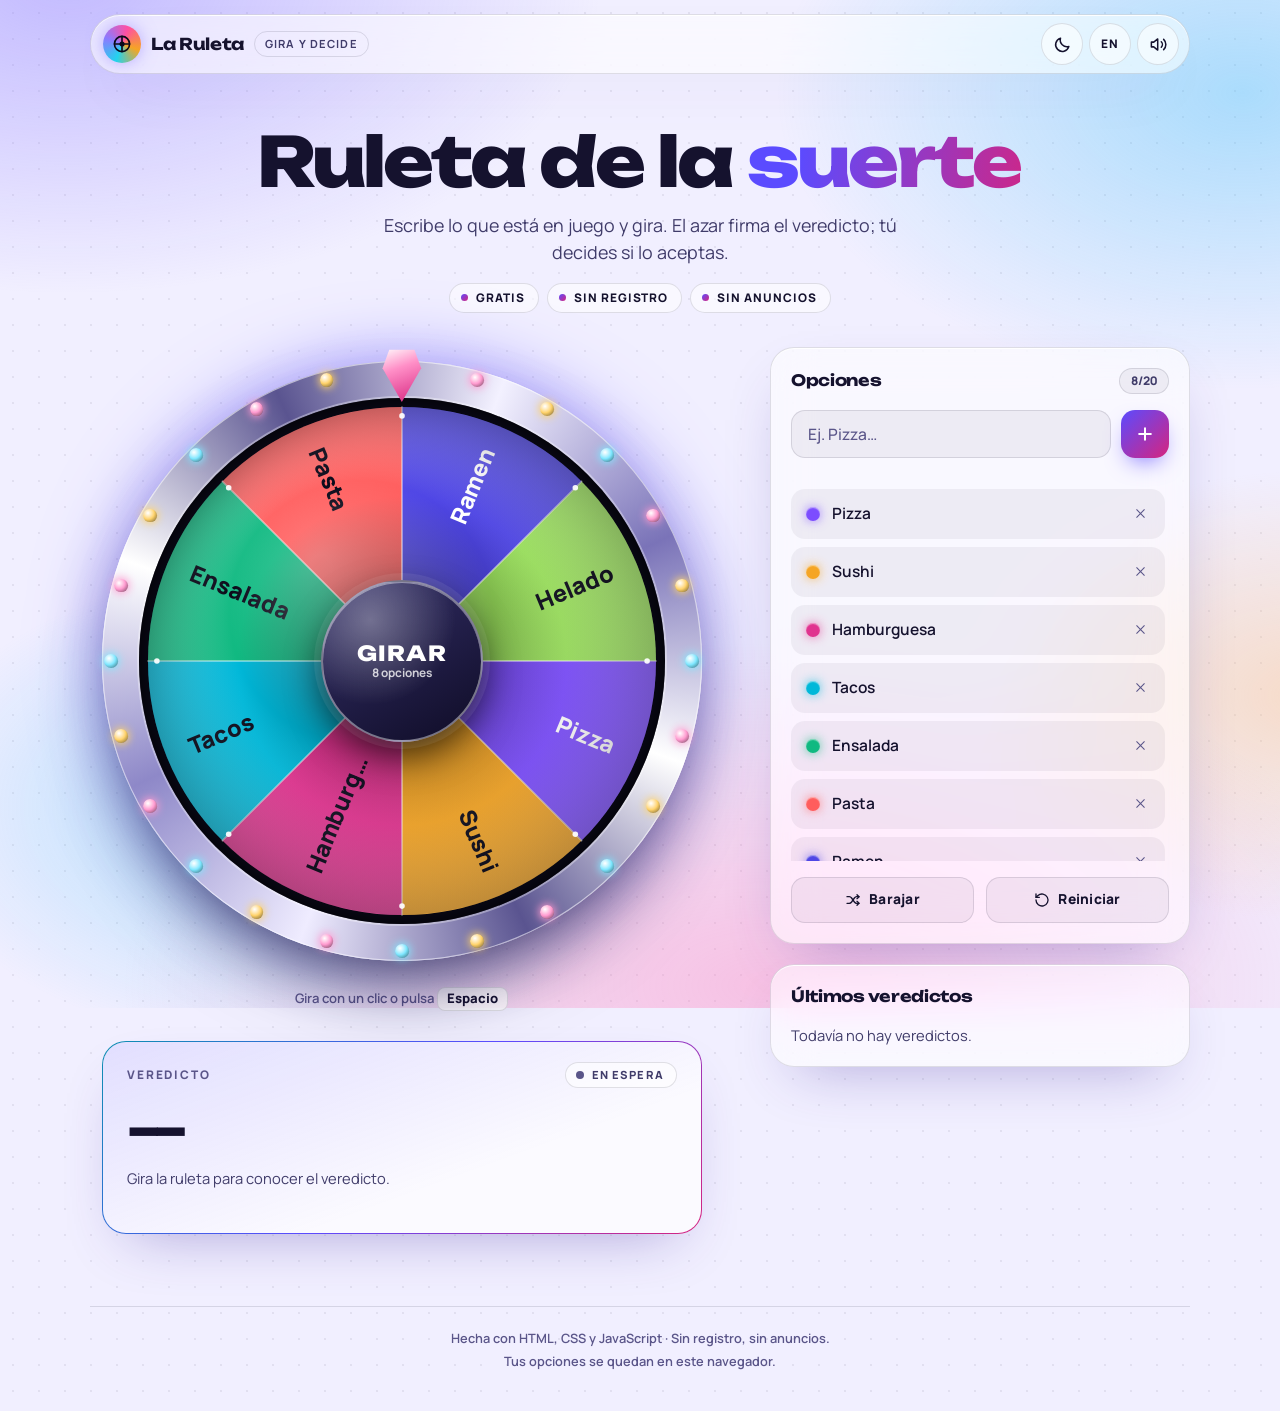
==== commit df7510eb: "Rediseño "Aurora": vidrio, aurora en movimiento y ruleta con bisel cromado - Nuevo sistema visual en" ====
--- a/index.html
+++ b/index.html
@@ -5,7 +5,7 @@
   <meta name="viewport" content="width=device-width, initial-scale=1" />
   <title>Ruleta de la suerte — Gira y decide</title>
   <meta name="description" content="Ruleta aleatoria gratis para decidir qué comer, quién paga o cualquier otra cosa. Añade tus opciones, gira y deja que el azar elija. Sin registro." />
-  <meta name="theme-color" id="themeColor" content="#eceffb" />
+  <meta name="theme-color" id="themeColor" content="#f1efff" />
   <meta property="og:type" content="website" />
   <meta property="og:locale" content="es_ES" />
   <meta property="og:title" content="Ruleta de la Suerte — Gira y decide" />
@@ -25,11 +25,12 @@
       }
       document.documentElement.dataset.theme = theme;
       var meta = document.getElementById("themeColor");
-      if (meta) meta.setAttribute("content", theme === "night" ? "#0c0d16" : "#eceffb");
+      if (meta) meta.setAttribute("content", theme === "night" ? "#07060f" : "#f1efff");
     })();
   </script>
-  <link rel="icon" href="data:image/svg+xml,%3Csvg xmlns='http://www.w3.org/2000/svg' viewBox='0 0 64 64'%3E%3Crect x='3' y='3' width='58' height='58' rx='14' fill='%233a4bff' stroke='%2312131f' stroke-width='4'/%3E%3Ccircle cx='32' cy='33' r='17' fill='%23d7ff4a' stroke='%2312131f' stroke-width='4'/%3E%3Cpath d='M32 5l8 13H24z' fill='%23ff5b3a' stroke='%2312131f' stroke-width='3' stroke-linejoin='round'/%3E%3Ccircle cx='32' cy='33' r='4' fill='%2312131f'/%3E%3C/svg%3E" />
-  <link rel="preload" href="assets/fonts/bricolage-latin.woff2" as="font" type="font/woff2" crossorigin />
+  <link rel="icon" href="data:image/svg+xml,%3Csvg xmlns='http://www.w3.org/2000/svg' viewBox='0 0 64 64'%3E%3Cdefs%3E%3CradialGradient id='g' cx='.3' cy='.25' r='1'%3E%3Cstop offset='0' stop-color='%23fff'/%3E%3Cstop offset='.35' stop-color='%23a99bff'/%3E%3Cstop offset='1' stop-color='%23ff4fa3'/%3E%3C/radialGradient%3E%3C/defs%3E%3Ccircle cx='32' cy='32' r='29' fill='url(%23g)'/%3E%3Ccircle cx='32' cy='32' r='12' fill='%230b0a1a'/%3E%3Cpath d='M32 4l7 12H25z' fill='%23fff'/%3E%3C/svg%3E" />
+  <link rel="preload" href="assets/fonts/unbounded-latin.woff2" as="font" type="font/woff2" crossorigin />
+  <link rel="preload" href="assets/fonts/manrope-latin.woff2" as="font" type="font/woff2" crossorigin />
   <link rel="stylesheet" href="styles.css" />
 </head>
 <body>
@@ -37,13 +38,13 @@
   <canvas id="fx" class="fx" aria-hidden="true"></canvas>
 
   <div class="app">
-    <header class="masthead">
+    <header class="masthead glass">
       <a class="wordmark" href="index.html" aria-label="La Ruleta, inicio">
         <span class="wordmark__badge">
-          <svg viewBox="0 0 32 32" fill="none" stroke="currentColor" stroke-width="2.2" stroke-linecap="round" aria-hidden="true">
-            <circle cx="16" cy="16" r="12" />
-            <circle cx="16" cy="16" r="3" fill="currentColor" />
-            <path d="M16 4v9M16 19v9M4 16h9M19 16h9" />
+          <svg viewBox="0 0 32 32" fill="none" stroke="currentColor" stroke-width="2.4" stroke-linecap="round" aria-hidden="true">
+            <circle cx="16" cy="16" r="11" />
+            <circle cx="16" cy="16" r="2.6" fill="currentColor" />
+            <path d="M16 5v8M16 19v8M5 16h8M19 16h8" />
           </svg>
         </span>
         <span class="wordmark__name" translate="no">La Ruleta</span>
@@ -52,10 +53,10 @@
 
       <div class="masthead__actions">
         <button id="themeBtn" class="icon-btn theme-btn" type="button" title="Activar modo noche" aria-label="Activar modo noche" aria-pressed="false">
-          <svg class="icon-moon" viewBox="0 0 24 24" fill="none" stroke="currentColor" stroke-width="2" stroke-linecap="round" stroke-linejoin="round" aria-hidden="true">
+          <svg class="icon-moon" viewBox="0 0 24 24" fill="none" stroke="currentColor" stroke-width="1.9" stroke-linecap="round" stroke-linejoin="round" aria-hidden="true">
             <path d="M20 14.5A8.5 8.5 0 0 1 9.5 4a8.5 8.5 0 1 0 10.5 10.5Z" />
           </svg>
-          <svg class="icon-sun" viewBox="0 0 24 24" fill="none" stroke="currentColor" stroke-width="2" stroke-linecap="round" stroke-linejoin="round" aria-hidden="true">
+          <svg class="icon-sun" viewBox="0 0 24 24" fill="none" stroke="currentColor" stroke-width="1.9" stroke-linecap="round" stroke-linejoin="round" aria-hidden="true">
             <circle cx="12" cy="12" r="4.2" />
             <path d="M12 2v2.4M12 19.6V22M2 12h2.4M19.6 12H22M4.9 4.9l1.7 1.7M17.4 17.4l1.7 1.7M19.1 4.9l-1.7 1.7M6.6 17.4l-1.7 1.7" />
           </svg>
@@ -64,12 +65,12 @@
         <a class="lang-link" href="en/index.html" hreflang="en" lang="en" aria-label="Switch to English (versión en inglés)">EN</a>
 
         <button id="soundBtn" class="icon-btn" type="button" title="Silenciar sonido" aria-label="Silenciar sonido" aria-pressed="false">
-          <svg class="icon-on" viewBox="0 0 24 24" fill="none" stroke="currentColor" stroke-width="2" stroke-linecap="round" stroke-linejoin="round" aria-hidden="true">
+          <svg class="icon-on" viewBox="0 0 24 24" fill="none" stroke="currentColor" stroke-width="1.9" stroke-linecap="round" stroke-linejoin="round" aria-hidden="true">
             <path d="M11 5 6 9H3v6h3l5 4V5Z" />
             <path d="M15.5 8.5a5 5 0 0 1 0 7" />
             <path d="M18.5 5.5a9 9 0 0 1 0 13" />
           </svg>
-          <svg class="icon-off" viewBox="0 0 24 24" fill="none" stroke="currentColor" stroke-width="2" stroke-linecap="round" stroke-linejoin="round" aria-hidden="true">
+          <svg class="icon-off" viewBox="0 0 24 24" fill="none" stroke="currentColor" stroke-width="1.9" stroke-linecap="round" stroke-linejoin="round" aria-hidden="true">
             <path d="M11 5 6 9H3v6h3l5 4V5Z" />
             <path d="m16 9 5 6M21 9l-5 6" />
           </svg>
@@ -93,6 +94,9 @@
       <section class="stage__wheel" aria-label="Ruleta">
         <div class="plate">
           <div class="wheel" id="wheel">
+            <div class="wheel__glow" aria-hidden="true"></div>
+            <div class="bezel" aria-hidden="true"></div>
+            <div class="bulbs" id="bulbs" aria-hidden="true"></div>
             <canvas id="wheelCanvas" role="img" aria-label="Ruleta"></canvas>
             <div class="pointer" aria-hidden="true"></div>
             <button id="spinBtn" class="hub" type="button" aria-label="Girar la ruleta">
@@ -105,10 +109,8 @@
           <span class="caption__pointer">Gira con un clic o pulsa <kbd>Espacio</kbd></span>
           <span class="caption__touch">Toca la ruleta para girar</span>
         </p>
-      </section>
 
-      <aside class="panel" aria-label="Panel de la ruleta">
-        <section class="slip result" id="resultCard" data-state="idle">
+        <section class="slip result" id="resultCard" data-state="idle" aria-label="Veredicto">
           <div class="slip__head">
             <span class="label">Veredicto</span>
             <span class="status"><span class="dot"></span><span id="statusText">En espera</span></span>
@@ -117,7 +119,9 @@
           <p class="result__meta" id="resultMeta">Gira la ruleta para conocer el veredicto.</p>
           <p class="sr-only" id="resultLive" role="status" aria-live="polite" aria-atomic="true"></p>
         </section>
+      </section>
 
+      <aside class="panel" aria-label="Opciones e historial">
         <section class="block">
           <div class="block__head">
             <h2 class="block__title" id="optionsTitle">Opciones</h2>
--- a/styles.css
+++ b/styles.css
@@ -1,97 +1,119 @@
 /* ============================================================================
-   La Ruleta — Pop
-   Bloques de color plano, trazo grueso y sombras duras. Grotesca variable para
-   los titulares, mono para las etiquetas. Claro por el día, tinta por la noche.
+   La Ruleta — Aurora
+   Escenario inmersivo: aurora en movimiento, paneles de vidrio, bisel cromado
+   con bombillas y una ruleta de gemas. Noche por defecto; día en pastel.
    ============================================================================ */
 
 /* ---------- Tipografía autoalojada ---------- */
 
 @font-face {
-  font-family: "Bricolage Grotesque";
+  font-family: "Unbounded";
+  font-style: normal;
+  font-weight: 400 900;
+  font-display: swap;
+  src: url("assets/fonts/unbounded-latin.woff2") format("woff2");
+  unicode-range: U+0000-00FF, U+0131, U+0152-0153, U+02BB-02BC, U+02C6, U+02DA, U+02DC, U+0304, U+0308, U+0329, U+2000-206F, U+20AC, U+2122, U+2191, U+2193, U+2212, U+2215, U+FEFF, U+FFFD;
+}
+
+@font-face {
+  font-family: "Unbounded";
+  font-style: normal;
+  font-weight: 400 900;
+  font-display: swap;
+  src: url("assets/fonts/unbounded-latin-ext.woff2") format("woff2");
+  unicode-range: U+0100-02BA, U+02BD-02C5, U+02C7-02CC, U+02CE-02D7, U+02DD-02FF, U+0304, U+0308, U+0329, U+1D00-1DBF, U+1E00-1E9F, U+1EF2-1EFF, U+2020, U+20A0-20AB, U+20AD-20C4, U+2113, U+2C60-2C7F, U+A720-A7FF;
+}
+
+@font-face {
+  font-family: "Manrope";
   font-style: normal;
   font-weight: 400 800;
   font-display: swap;
-  src: url("assets/fonts/bricolage-latin.woff2") format("woff2");
+  src: url("assets/fonts/manrope-latin.woff2") format("woff2");
   unicode-range: U+0000-00FF, U+0131, U+0152-0153, U+02BB-02BC, U+02C6, U+02DA, U+02DC, U+0304, U+0308, U+0329, U+2000-206F, U+20AC, U+2122, U+2191, U+2193, U+2212, U+2215, U+FEFF, U+FFFD;
 }
 
 @font-face {
-  font-family: "Bricolage Grotesque";
+  font-family: "Manrope";
   font-style: normal;
   font-weight: 400 800;
   font-display: swap;
-  src: url("assets/fonts/bricolage-latin-ext.woff2") format("woff2");
+  src: url("assets/fonts/manrope-latin-ext.woff2") format("woff2");
   unicode-range: U+0100-02BA, U+02BD-02C5, U+02C7-02CC, U+02CE-02D7, U+02DD-02FF, U+0304, U+0308, U+0329, U+1D00-1DBF, U+1E00-1E9F, U+1EF2-1EFF, U+2020, U+20A0-20AB, U+20AD-20C4, U+2113, U+2C60-2C7F, U+A720-A7FF;
 }
 
-@font-face {
-  font-family: "Space Mono";
-  font-style: normal;
-  font-weight: 400;
-  font-display: swap;
-  src: url("assets/fonts/space-mono-400-latin.woff2") format("woff2");
-  unicode-range: U+0000-00FF, U+0131, U+0152-0153, U+02BB-02BC, U+02C6, U+02DA, U+02DC, U+0304, U+0308, U+0329, U+2000-206F, U+20AC, U+2122, U+2191, U+2193, U+2212, U+2215, U+FEFF, U+FFFD;
-}
-
-@font-face {
-  font-family: "Space Mono";
-  font-style: normal;
-  font-weight: 700;
-  font-display: swap;
-  src: url("assets/fonts/space-mono-700-latin.woff2") format("woff2");
-  unicode-range: U+0000-00FF, U+0131, U+0152-0153, U+02BB-02BC, U+02C6, U+02DA, U+02DC, U+0304, U+0308, U+0329, U+2000-206F, U+20AC, U+2122, U+2191, U+2193, U+2212, U+2215, U+FEFF, U+FFFD;
-}
-
-/* ---------- Tokens: día ---------- */
+/* ---------- Tokens: día (amanecer en pastel) ---------- */
 
 :root {
   color-scheme: light;
 
-  --bg: #eceffb;
-  --surface: #ffffff;
-  --surface-2: #e1e5f7;
-  --ink: #12131f;
-  --ink-soft: #3b3e57;
-  --ink-mute: #565a7c;
-  --edge: #12131f;
-  --cast: #12131f;
-  --rule: rgba(18, 19, 31, 0.18);
-  --accent: #3a4bff;
-  --accent-ink: #ffffff;
-  --accent-deep: #2a37d6;
-  --pop: #d7ff4a;
-  --pop-ink: #12131f;
-  --coral: #ff5b3a;
-  --focus: #3a4bff;
-
-  --display: "Bricolage Grotesque", "Segoe UI", system-ui, -apple-system, sans-serif;
-  --mono: "Space Mono", ui-monospace, "SFMono-Regular", Consolas, monospace;
-
-  --app: 1160px;
+  --bg: #f1efff;
+  --surface: #fbfaff;
+  --text: #15122e;
+  --text-soft: #403c6a;
+  --text-mute: #5a5589;
+  --dot: rgba(21, 18, 46, 0.07);
+
+  --glass: rgba(255, 255, 255, 0.58);
+  --glass-strong: rgba(255, 255, 255, 0.82);
+  --glass-border: rgba(21, 18, 46, 0.12);
+  --glass-hi: rgba(255, 255, 255, 0.9);
+  --field: rgba(21, 18, 46, 0.05);
+  --card-shadow: 0 24px 60px -28px rgba(70, 50, 160, 0.45);
+
+  --accent: #5b4bff;
+  --accent-2: #0b8fb0;
+  --accent-3: #d6247f;
+  --btn-grad: linear-gradient(135deg, #5b4bff, #d6247f);
+  --on-btn: #ffffff;
+  --text-grad: linear-gradient(100deg, #5b4bff 10%, #d6247f 55%, #f08a1c 95%);
+  --focus: #5b4bff;
+
+  --aurora-a: rgba(139, 123, 255, 0.45);
+  --aurora-b: rgba(56, 189, 248, 0.38);
+  --aurora-c: rgba(255, 130, 190, 0.42);
+  --aurora-d: rgba(255, 190, 120, 0.4);
+
+  --display: "Unbounded", "Segoe UI", system-ui, sans-serif;
+  --sans: "Manrope", "Segoe UI", system-ui, -apple-system, sans-serif;
+
+  --app: 1180px;
   --gutter: clamp(16px, 3.4vw, 40px);
-  --radius: 10px;
-  --stroke: 2px;
-}
+  --radius: 24px;
+  --radius-sm: 14px;
+}
+
+/* ---------- Tokens: noche (aurora) ---------- */
 
 [data-theme="night"] {
   color-scheme: dark;
 
-  --bg: #0c0d16;
-  --surface: #171929;
-  --surface-2: #20233b;
-  --ink: #f1f2fb;
-  --ink-soft: #c6c9e6;
-  --ink-mute: #9b9fc8;
-  --edge: #f1f2fb;
-  --cast: #3a3f7a;
-  --rule: rgba(241, 242, 251, 0.16);
-  --accent: #8e9bff;
-  --accent-ink: #0c0d16;
-  --accent-deep: #a9b3ff;
-  --pop: #d7ff4a;
-  --pop-ink: #0c0d16;
-  --coral: #ff6b4a;
-  --focus: #d7ff4a;
+  --bg: #07060f;
+  --surface: #15132b;
+  --text: #f4f2ff;
+  --text-soft: #c5c2e6;
+  --text-mute: #9d99c8;
+  --dot: rgba(255, 255, 255, 0.06);
+
+  --glass: rgba(255, 255, 255, 0.055);
+  --glass-strong: rgba(255, 255, 255, 0.1);
+  --glass-border: rgba(255, 255, 255, 0.15);
+  --glass-hi: rgba(255, 255, 255, 0.28);
+  --field: rgba(255, 255, 255, 0.06);
+  --card-shadow: 0 30px 80px -30px rgba(0, 0, 0, 0.85);
+
+  --accent: #8b7bff;
+  --accent-2: #22d3ee;
+  --accent-3: #ff4fa3;
+  --btn-grad: linear-gradient(135deg, #22d3ee, #8b7bff 52%, #ff4fa3);
+  --on-btn: #0b0a1a;
+  --text-grad: linear-gradient(100deg, #22d3ee 5%, #a99bff 45%, #ff6fb5 95%);
+  --focus: #22d3ee;
+
+  --aurora-a: rgba(139, 123, 255, 0.42);
+  --aurora-b: rgba(34, 211, 238, 0.26);
+  --aurora-c: rgba(255, 79, 163, 0.28);
+  --aurora-d: rgba(139, 123, 255, 0.24);
 }
 
 /* ---------- Base ---------- */
@@ -102,8 +124,8 @@
 
 html {
   -webkit-text-size-adjust: 100%;
-  scrollbar-color: var(--ink-mute) transparent;
-  scroll-padding-top: 16px;
+  scrollbar-color: var(--text-mute) transparent;
+  scroll-padding-top: 88px;
 }
 
 @media (pointer: fine) {
@@ -111,20 +133,57 @@
 }
 
 body {
+  position: relative;
   margin: 0;
   min-height: 100svh;
   background-color: var(--bg);
-  background-image: radial-gradient(circle at 1px 1px, var(--rule) 1px, transparent 0);
-  background-size: 22px 22px;
-  color: var(--ink);
-  font-family: var(--display);
+  background-image: radial-gradient(var(--dot) 1px, transparent 1px);
+  background-size: 26px 26px;
+  color: var(--text);
+  font-family: var(--sans);
   font-size: 1rem;
   line-height: 1.5;
   -webkit-font-smoothing: antialiased;
   overflow-x: hidden;
 }
 
-::selection { background: var(--pop); color: var(--pop-ink); }
+/* Aurora: dos capas de color que derivan despacio detrás de todo. */
+body::before,
+body::after {
+  content: "";
+  position: fixed;
+  inset: -12%;
+  z-index: -1;
+  pointer-events: none;
+  will-change: transform;
+}
+
+body::before {
+  background:
+    radial-gradient(48% 40% at 14% 8%, var(--aurora-a), transparent 70%),
+    radial-gradient(42% 38% at 88% 18%, var(--aurora-b), transparent 70%),
+    radial-gradient(58% 44% at 58% 98%, var(--aurora-c), transparent 70%);
+  animation: drift-a 26s ease-in-out infinite alternate;
+}
+
+body::after {
+  background:
+    radial-gradient(34% 30% at 28% 82%, var(--aurora-b), transparent 72%),
+    radial-gradient(30% 28% at 92% 72%, var(--aurora-d), transparent 72%);
+  animation: drift-b 34s ease-in-out infinite alternate;
+}
+
+@keyframes drift-a {
+  from { transform: translate3d(-2%, 1%, 0) scale(1) rotate(0deg); }
+  to { transform: translate3d(3%, -2%, 0) scale(1.1) rotate(3deg); }
+}
+
+@keyframes drift-b {
+  from { transform: translate3d(2%, -1%, 0) scale(1.06) rotate(0deg); }
+  to { transform: translate3d(-3%, 3%, 0) scale(1) rotate(-3deg); }
+}
+
+::selection { background: var(--accent); color: #fff; }
 :focus-visible { outline: 3px solid var(--focus); outline-offset: 3px; }
 
 button,
@@ -143,7 +202,7 @@
 h1, h2 { margin: 0; }
 ul { margin: 0; padding: 0; list-style: none; }
 
-input { caret-color: var(--accent); }
+input { caret-color: var(--accent-2); }
 
 .sr-only {
   position: absolute;
@@ -162,14 +221,12 @@
   top: 12px;
   left: 12px;
   z-index: 100;
-  padding: 10px 16px;
-  border: var(--stroke) solid var(--edge);
-  border-radius: var(--radius);
-  background: var(--pop);
-  color: var(--pop-ink);
-  font-family: var(--mono);
-  font-size: 0.8rem;
-  font-weight: 700;
+  padding: 10px 18px;
+  border-radius: 999px;
+  background: var(--btn-grad);
+  color: var(--on-btn);
+  font-size: 0.85rem;
+  font-weight: 800;
   text-decoration: none;
   transform: translateY(-160%);
 }
@@ -185,6 +242,15 @@
   z-index: 50;
 }
 
+/* Superficie de vidrio compartida. */
+.glass {
+  border: 1px solid var(--glass-border);
+  background: var(--glass);
+  box-shadow: var(--card-shadow), inset 0 1px 0 var(--glass-hi);
+  -webkit-backdrop-filter: blur(22px) saturate(150%);
+  backdrop-filter: blur(22px) saturate(150%);
+}
+
 /* ---------- Estructura ---------- */
 
 .app {
@@ -193,16 +259,22 @@
   width: 100%;
   max-width: var(--app);
   margin: 0 auto;
-  padding: 18px var(--gutter) 40px;
+  padding: 14px var(--gutter) 40px;
 }
 
 /* ---------- Cabecera ---------- */
 
 .masthead {
+  position: sticky;
+  top: 12px;
+  z-index: 20;
   display: flex;
   align-items: center;
   justify-content: space-between;
   gap: 16px;
+  padding: 8px 10px 8px 12px;
+  border-radius: 999px;
+  animation: rise 0.7s cubic-bezier(0.2, 0.8, 0.2, 1) both;
 }
 
 .wordmark {
@@ -217,35 +289,33 @@
   display: grid;
   flex: none;
   place-items: center;
-  width: 42px;
-  height: 42px;
-  border: var(--stroke) solid var(--edge);
-  border-radius: var(--radius);
-  background: var(--accent);
-  box-shadow: 3px 3px 0 var(--cast);
-  color: var(--accent-ink);
-}
-
-.wordmark__badge svg { width: 26px; height: 26px; }
+  width: 38px;
+  height: 38px;
+  border-radius: 50%;
+  background: conic-gradient(from 200deg, #22d3ee, #8b7bff, #ff4fa3, #f5a524, #22d3ee);
+  box-shadow: 0 0 18px -2px rgba(139, 123, 255, 0.7);
+  color: #0b0a1a;
+}
+
+.wordmark__badge svg { width: 22px; height: 22px; }
 
 .wordmark__name {
-  font-size: 1.35rem;
-  font-weight: 800;
+  font-family: var(--display);
+  font-size: 1.02rem;
+  font-weight: 700;
   letter-spacing: -0.02em;
   line-height: 1;
   white-space: nowrap;
 }
 
 .wordmark__tag {
-  padding: 4px 8px;
-  border: var(--stroke) solid var(--edge);
+  padding: 4px 10px;
+  border: 1px solid var(--glass-border);
   border-radius: 999px;
-  background: var(--pop);
-  color: var(--pop-ink);
-  font-family: var(--mono);
-  font-size: 0.68rem;
+  color: var(--text-soft);
+  font-size: 0.7rem;
   font-weight: 700;
-  letter-spacing: 0.04em;
+  letter-spacing: 0.1em;
   text-transform: uppercase;
   white-space: nowrap;
 }
@@ -253,43 +323,40 @@
 .masthead__actions {
   display: flex;
   align-items: center;
-  gap: 8px;
+  gap: 6px;
 }
 
 .icon-btn,
 .lang-link {
   display: grid;
   place-items: center;
-  width: 44px;
-  height: 44px;
+  width: 42px;
+  height: 42px;
   padding: 0;
-  border: var(--stroke) solid var(--edge);
-  border-radius: var(--radius);
-  background: var(--surface);
-  box-shadow: 3px 3px 0 var(--cast);
-  color: var(--ink);
+  border: 1px solid var(--glass-border);
+  border-radius: 50%;
+  background: var(--glass);
+  color: var(--text);
   cursor: pointer;
-  transition: transform 0.12s ease, background-color 0.12s ease, box-shadow 0.12s ease;
-}
-
-.icon-btn svg { width: 20px; height: 20px; }
+  transition: transform 0.18s ease, background-color 0.18s ease, border-color 0.18s ease;
+}
+
+.icon-btn svg { width: 19px; height: 19px; }
 
 .lang-link {
-  font-family: var(--mono);
-  font-size: 0.78rem;
-  font-weight: 700;
-  letter-spacing: 0.04em;
+  font-size: 0.74rem;
+  font-weight: 800;
+  letter-spacing: 0.06em;
   text-decoration: none;
 }
 
 .icon-btn:hover,
-.lang-link:hover { background: var(--pop); color: var(--pop-ink); transform: translate(-1px, -1px); }
+.lang-link:hover { background: var(--glass-strong); border-color: var(--accent-2); transform: translateY(-1px); }
 
 .icon-btn:active,
-.lang-link:active { transform: translate(2px, 2px); box-shadow: 1px 1px 0 var(--cast); }
-
-.icon-btn[aria-pressed="true"] { background: var(--ink); color: var(--bg); }
-.icon-btn[aria-pressed="true"]:hover { background: var(--pop); color: var(--pop-ink); }
+.lang-link:active { transform: scale(0.94); }
+
+.icon-btn[aria-pressed="true"] { background: var(--glass-strong); border-color: var(--accent); }
 .icon-btn .icon-off { display: none; }
 .icon-btn[aria-pressed="true"] .icon-on { display: none; }
 .icon-btn[aria-pressed="true"] .icon-off { display: block; }
@@ -298,81 +365,96 @@
 [data-theme="night"] .icon-btn .icon-sun { display: block; }
 [data-theme="night"] .icon-btn .icon-moon { display: none; }
 
-/* El botón de tema marca "pulsado" en noche, pero ahí debe verse como el resto. */
-.theme-btn[aria-pressed="true"] { background: var(--surface); color: var(--ink); }
-.theme-btn[aria-pressed="true"]:hover { background: var(--pop); color: var(--pop-ink); }
-
 /* ---------- Titular ---------- */
 
 .hero {
   display: flex;
+  flex-direction: column;
+  align-items: center;
+  gap: 14px;
+  padding: clamp(28px, 5vw, 52px) 0 clamp(22px, 3vw, 34px);
+  text-align: center;
+}
+
+.hero__title {
+  max-width: 18ch;
+  font-family: var(--display);
+  font-size: clamp(2.1rem, 5.6vw, 4.3rem);
+  font-weight: 800;
+  line-height: 1.04;
+  letter-spacing: -0.04em;
+  text-wrap: balance;
+  animation: rise 0.8s 0.08s cubic-bezier(0.2, 0.8, 0.2, 1) both;
+}
+
+.hero__title em {
+  padding-right: 0.04em;
+  background: var(--text-grad);
+  background-size: 200% 100%;
+  -webkit-background-clip: text;
+  background-clip: text;
+  color: transparent;
+  font-style: normal;
+  animation: shimmer 7s ease-in-out infinite alternate;
+}
+
+@keyframes shimmer {
+  from { background-position: 0% 50%; }
+  to { background-position: 100% 50%; }
+}
+
+.hero__aside {
+  display: flex;
+  flex-direction: column;
+  align-items: center;
+  gap: 16px;
+  animation: rise 0.8s 0.16s cubic-bezier(0.2, 0.8, 0.2, 1) both;
+}
+
+.hero__lede {
+  max-width: 50ch;
+  color: var(--text-soft);
+  font-size: clamp(1rem, 1.5vw, 1.12rem);
+  line-height: 1.55;
+  text-wrap: pretty;
+}
+
+.hero__meta {
+  display: flex;
   flex-wrap: wrap;
-  align-items: flex-end;
-  justify-content: space-between;
-  gap: 14px 40px;
-  padding: clamp(24px, 4vw, 40px) 0 clamp(18px, 2.6vw, 28px);
-}
-
-.hero__title {
-  font-size: clamp(2.5rem, 7vw, 4.9rem);
+  justify-content: center;
+  gap: 8px;
+}
+
+.hero__meta span {
+  display: inline-flex;
+  align-items: center;
+  gap: 8px;
+  padding: 5px 13px 5px 11px;
+  border: 1px solid var(--glass-border);
+  border-radius: 999px;
+  background: var(--glass);
+  font-size: 0.74rem;
   font-weight: 800;
-  line-height: 0.92;
-  letter-spacing: -0.035em;
-  text-wrap: balance;
-}
-
-.hero__title em {
-  display: inline-block;
-  padding: 0 0.12em 0.04em;
-  border: var(--stroke) solid var(--edge);
-  border-radius: 0.18em;
-  background: var(--pop);
-  box-shadow: 0.06em 0.06em 0 var(--cast);
-  color: var(--pop-ink);
-  font-style: normal;
-  transform: rotate(-2deg);
-}
-
-.hero__aside {
-  display: flex;
-  flex-direction: column;
-  gap: 12px;
-  max-width: 34ch;
-}
-
-.hero__lede {
-  color: var(--ink-soft);
-  font-size: 1rem;
-  line-height: 1.5;
-  text-wrap: pretty;
-}
-
-.hero__meta {
-  display: flex;
-  flex-wrap: wrap;
-  gap: 8px;
-}
-
-.hero__meta span {
-  padding: 3px 10px;
-  border: var(--stroke) solid var(--edge);
-  border-radius: 999px;
-  background: var(--surface);
-  font-family: var(--mono);
-  font-size: 0.7rem;
-  font-weight: 700;
-  letter-spacing: 0.03em;
+  letter-spacing: 0.08em;
   text-transform: uppercase;
+}
+
+.hero__meta span::before {
+  content: "";
+  width: 7px;
+  height: 7px;
+  border-radius: 50%;
+  background: var(--btn-grad);
 }
 
 /* ---------- Escenario ---------- */
 
 .stage {
   display: grid;
-  grid-template-columns: minmax(0, 1fr) minmax(340px, 410px);
+  grid-template-columns: minmax(0, 1fr) minmax(340px, 420px);
   align-items: start;
   gap: clamp(28px, 4.4vw, 60px);
-  padding-top: 8px;
 }
 
 .stage__wheel {
@@ -384,9 +466,10 @@
 
 .plate {
   position: relative;
-  width: min(100%, 580px);
+  width: min(100%, 600px);
   margin: 0 auto;
-  padding: 10px 0 0;
+  padding-top: 14px;
+  animation: rise 0.9s 0.22s cubic-bezier(0.2, 0.8, 0.2, 1) both;
 }
 
 .wheel {
@@ -396,89 +479,173 @@
   isolation: isolate;
 }
 
+/* Halo de color que toma el tono del último veredicto. */
+.wheel__glow {
+  position: absolute;
+  inset: -14%;
+  z-index: -1;
+  border-radius: 50%;
+  background: radial-gradient(circle, color-mix(in oklab, var(--win, var(--accent)) 60%, transparent), transparent 64%);
+  opacity: 0.42;
+  pointer-events: none;
+  transition: opacity 0.6s ease;
+}
+
+.wheel.is-spinning .wheel__glow { opacity: 0.78; animation: glow 1.4s ease-in-out infinite alternate; }
+
+@keyframes glow {
+  from { transform: scale(0.96); }
+  to { transform: scale(1.04); }
+}
+
+/* Bisel cromado con pozo oscuro para la ruleta. */
+.bezel {
+  position: absolute;
+  inset: 0;
+  border-radius: 50%;
+  background: conic-gradient(from 20deg, #f3f1ff, #7a73b8, #ffffff, #5a5490, #efecff, #8e88c8, #ffffff, #5a5490, #f3f1ff);
+  box-shadow:
+    inset 0 0 0 1px rgba(255, 255, 255, 0.55),
+    0 40px 80px -30px rgba(0, 0, 0, 0.7),
+    0 0 90px -24px var(--win, var(--accent));
+}
+
+.bezel::after {
+  content: "";
+  position: absolute;
+  inset: 6.2%;
+  border-radius: 50%;
+  background: #0b0a1a;
+  box-shadow: inset 0 0 22px 4px rgba(0, 0, 0, 0.85), 0 0 0 2px rgba(255, 255, 255, 0.35);
+}
+
+.bulbs {
+  --period: 3s;
+  --step: calc(var(--period) / 24);
+  position: absolute;
+  inset: 0;
+  pointer-events: none;
+}
+
+.wheel.is-spinning .bulbs { --period: 0.72s; }
+
+.bulbs i {
+  --bulb: #ffd36b;
+  position: absolute;
+  width: 2.3%;
+  height: 2.3%;
+  border-radius: 50%;
+  background: radial-gradient(circle at 35% 30%, #ffffff, var(--bulb) 48%, color-mix(in oklab, var(--bulb) 55%, #000) 100%);
+  box-shadow: 0 0 8px 1px var(--bulb);
+  transform: translate(-50%, -50%);
+  animation: bulb var(--period) linear infinite;
+  animation-delay: calc(var(--i) * var(--step) * -1);
+}
+
+.bulbs i:nth-child(3n + 1) { --bulb: #7ee7ff; }
+.bulbs i:nth-child(3n + 2) { --bulb: #ff9bd0; }
+
+@keyframes bulb {
+  0%, 100% { opacity: 1; }
+  45% { opacity: 0.28; }
+}
+
 #wheelCanvas {
-  position: relative;
+  position: absolute;
+  inset: 7%;
   z-index: 1;
   display: block;
-  width: 100%;
-  height: 100%;
-  border-radius: 50%;
-  background: var(--surface);
-  box-shadow: 8px 8px 0 var(--cast);
+  width: 86%;
+  height: 86%;
+  border-radius: 50%;
   cursor: pointer;
 }
 
 .wheel.is-spinning #wheelCanvas { cursor: default; }
 
+/* Puntero: gema rosa con destello. */
 .pointer {
   position: absolute;
-  top: -14px;
+  top: -2.2%;
   left: 50%;
-  z-index: 3;
-  width: 38px;
-  height: 46px;
+  z-index: 4;
+  width: clamp(28px, 7%, 42px);
+  aspect-ratio: 34 / 44;
   transform: translateX(-50%);
-  background: var(--edge);
-  clip-path: polygon(0 0, 100% 0, 50% 100%);
-}
-
-.pointer::after {
-  content: "";
-  position: absolute;
-  inset: 5px 7px 12px;
-  background: var(--coral);
-  clip-path: polygon(0 0, 100% 0, 50% 100%);
+  background: linear-gradient(160deg, #ffffff 0%, #ff8fc7 38%, #d6247f 100%);
+  clip-path: polygon(50% 100%, 4% 38%, 20% 4%, 80% 4%, 96% 38%);
+  filter: drop-shadow(0 6px 8px rgba(0, 0, 0, 0.5));
 }
 
 .hub {
   position: absolute;
   top: 50%;
   left: 50%;
-  z-index: 2;
+  z-index: 3;
   display: flex;
   flex-direction: column;
   align-items: center;
   justify-content: center;
-  gap: 3px;
-  width: 30%;
+  gap: 4px;
+  width: 27%;
   aspect-ratio: 1;
   padding: 0 6px;
   transform: translate(-50%, -50%);
-  border: 3px solid var(--edge);
-  border-radius: 50%;
-  background: var(--pop);
-  box-shadow: 4px 4px 0 var(--cast);
-  color: var(--pop-ink);
+  border: 2px solid rgba(255, 255, 255, 0.42);
+  border-radius: 50%;
+  background:
+    radial-gradient(circle at 30% 24%, rgba(255, 255, 255, 0.34), transparent 52%),
+    linear-gradient(150deg, #34306a, #0f0c26);
+  box-shadow:
+    0 0 0 7px rgba(255, 255, 255, 0.07),
+    0 14px 34px rgba(0, 0, 0, 0.6),
+    inset 0 1px 0 rgba(255, 255, 255, 0.4);
+  color: #ffffff;
   cursor: pointer;
-  transition: transform 0.12s ease, background-color 0.12s ease;
-}
+  transition: transform 0.2s ease, border-color 0.2s ease;
+}
+
+/* Anillo que invita a girar. */
+.hub::before {
+  content: "";
+  position: absolute;
+  inset: -5%;
+  border: 2px solid var(--accent-2);
+  border-radius: 50%;
+  opacity: 0;
+  pointer-events: none;
+  animation: ping 2.6s ease-out infinite;
+}
+
+@keyframes ping {
+  0% { transform: scale(1); opacity: 0.8; }
+  70%, 100% { transform: scale(1.4); opacity: 0; }
+}
+
+.wheel.is-spinning .hub::before,
+.hub:disabled::before { animation: none; }
 
 .hub:hover:not(:disabled):not([aria-disabled="true"]) {
-  background: var(--coral);
-  color: #12131f;
-  transform: translate(calc(-50% - 1px), calc(-50% - 1px));
-}
-
-.hub:active:not(:disabled):not([aria-disabled="true"]) {
-  transform: translate(calc(-50% + 2px), calc(-50% + 2px));
-  box-shadow: 1px 1px 0 var(--cast);
-}
-
-.hub:disabled { cursor: default; background: var(--surface-2); color: var(--ink-mute); }
+  transform: translate(-50%, -50%) scale(1.05);
+  border-color: #ffffff;
+}
+
+.hub:active:not(:disabled):not([aria-disabled="true"]) { transform: translate(-50%, -50%) scale(0.96); }
+.hub:disabled { cursor: default; opacity: 0.6; }
 .hub[aria-disabled="true"] { cursor: default; }
-.wheel.is-spinning .hub { background: var(--surface); color: var(--ink); }
 
 .hub__label {
-  font-size: clamp(1rem, 2.6vw, 1.5rem);
+  font-family: var(--display);
+  font-size: clamp(0.78rem, 2.5vw, 1.3rem);
   font-weight: 800;
-  letter-spacing: -0.01em;
+  letter-spacing: 0.06em;
   line-height: 1;
   text-transform: uppercase;
 }
 
 .hub__sub {
-  font-family: var(--mono);
-  font-size: clamp(0.62rem, 1.1vw, 0.72rem);
+  color: rgba(255, 255, 255, 0.78);
+  font-size: clamp(0.62rem, 1.1vw, 0.74rem);
   font-weight: 700;
   line-height: 1;
   font-variant-numeric: tabular-nums;
@@ -489,10 +656,10 @@
   align-items: center;
   justify-content: center;
   gap: 8px;
-  margin-top: clamp(20px, 3vw, 28px);
-  color: var(--ink-soft);
-  font-family: var(--mono);
-  font-size: 0.74rem;
+  margin-top: clamp(18px, 3vw, 26px);
+  color: var(--text-mute);
+  font-size: 0.82rem;
+  font-weight: 600;
   line-height: 1.4;
 }
 
@@ -505,18 +672,119 @@
 
 kbd {
   display: inline-block;
-  padding: 1px 7px;
-  border: var(--stroke) solid var(--edge);
-  border-radius: 6px;
-  background: var(--surface);
-  box-shadow: 0 2px 0 var(--cast);
-  color: var(--ink);
+  padding: 1px 9px;
+  border: 1px solid var(--glass-border);
+  border-radius: 8px;
+  background: var(--glass-strong);
+  color: var(--text);
   font: inherit;
-  font-weight: 700;
-  line-height: 1.4;
-}
-
-/* ---------- Columna de veredicto ---------- */
+  font-weight: 800;
+  line-height: 1.5;
+}
+
+/* ---------- Veredicto ---------- */
+
+.slip {
+  position: relative;
+  width: min(100%, 600px);
+  margin-top: clamp(22px, 3vw, 30px);
+  padding: 20px 24px 22px;
+  border: 1.5px solid transparent;
+  border-radius: var(--radius);
+  background:
+    linear-gradient(160deg, color-mix(in oklab, var(--win, var(--accent)) 16%, transparent), transparent 65%) padding-box,
+    linear-gradient(var(--surface), var(--surface)) padding-box,
+    linear-gradient(135deg, var(--win, var(--accent-2)), var(--accent), var(--accent-3)) border-box;
+  box-shadow: var(--card-shadow), 0 0 0 0 transparent;
+  -webkit-backdrop-filter: blur(22px) saturate(150%);
+  backdrop-filter: blur(22px) saturate(150%);
+  scroll-margin-block: 24px;
+  transition: box-shadow 0.5s ease;
+  animation: rise 0.9s 0.3s cubic-bezier(0.2, 0.8, 0.2, 1) both;
+}
+
+.slip[data-state="done"] {
+  box-shadow: var(--card-shadow), 0 0 64px -12px var(--win, var(--accent));
+}
+
+.slip__head {
+  display: flex;
+  align-items: center;
+  justify-content: space-between;
+  gap: 12px;
+}
+
+.label {
+  color: var(--text-mute);
+  font-size: 0.74rem;
+  font-weight: 800;
+  letter-spacing: 0.16em;
+  text-transform: uppercase;
+}
+
+.status {
+  display: inline-flex;
+  align-items: center;
+  gap: 8px;
+  padding: 4px 12px 4px 10px;
+  border: 1px solid var(--glass-border);
+  border-radius: 999px;
+  background: var(--glass);
+  color: var(--text-soft);
+  font-size: 0.7rem;
+  font-weight: 800;
+  letter-spacing: 0.1em;
+  text-transform: uppercase;
+}
+
+.status .dot {
+  width: 8px;
+  height: 8px;
+  border-radius: 50%;
+  background: var(--text-mute);
+}
+
+.result[data-state="spinning"] .status .dot {
+  background: var(--accent-3);
+  box-shadow: 0 0 10px var(--accent-3);
+  animation: blink 0.7s steps(2, jump-none) infinite;
+}
+
+.result[data-state="done"] .status .dot {
+  background: var(--win, var(--accent-2));
+  box-shadow: 0 0 10px var(--win, var(--accent-2));
+}
+
+@keyframes blink {
+  0%, 100% { opacity: 1; }
+  50% { opacity: 0.25; }
+}
+
+.result__value {
+  min-height: 1.1em;
+  margin: 16px 0 8px;
+  font-family: var(--display);
+  font-size: clamp(1.9rem, 4.6vw, 3.1rem);
+  font-weight: 800;
+  line-height: 1.08;
+  letter-spacing: -0.035em;
+  overflow-wrap: anywhere;
+  text-wrap: balance;
+}
+
+.result__value.is-win {
+  text-shadow: 0 0 34px color-mix(in oklab, var(--win, var(--accent)) 55%, transparent);
+}
+
+.result__meta {
+  max-width: 44ch;
+  min-height: 3em;
+  color: var(--text-soft);
+  font-size: 0.92rem;
+  line-height: 1.55;
+}
+
+/* ---------- Panel ---------- */
 
 .panel {
   display: flex;
@@ -525,130 +793,42 @@
   min-width: 0;
 }
 
-.slip,
 .block {
-  padding: 16px 18px 18px;
-  border: var(--stroke) solid var(--edge);
-  border-radius: calc(var(--radius) + 4px);
-  background: var(--surface);
-  box-shadow: 5px 5px 0 var(--cast);
-}
-
-.slip {
-  scroll-margin-block: 24px;
-  background: var(--accent);
-  color: var(--accent-ink);
-}
-
-.slip__head {
+  padding: 20px;
+  border: 1px solid var(--glass-border);
+  border-radius: var(--radius);
+  background: var(--glass);
+  box-shadow: var(--card-shadow), inset 0 1px 0 var(--glass-hi);
+  -webkit-backdrop-filter: blur(22px) saturate(150%);
+  backdrop-filter: blur(22px) saturate(150%);
+  animation: rise 0.9s 0.34s cubic-bezier(0.2, 0.8, 0.2, 1) both;
+}
+
+.block + .block { animation-delay: 0.42s; }
+
+.block__head {
   display: flex;
   align-items: center;
   justify-content: space-between;
   gap: 12px;
-}
-
-.label {
-  font-family: var(--mono);
-  font-size: 0.72rem;
+  margin-bottom: 16px;
+}
+
+.block__title {
+  font-family: var(--display);
+  font-size: 0.98rem;
   font-weight: 700;
-  letter-spacing: 0.08em;
-  text-transform: uppercase;
-}
-
-.status {
-  display: inline-flex;
-  align-items: center;
-  gap: 7px;
-  padding: 3px 10px;
-  border: var(--stroke) solid var(--edge);
+  letter-spacing: -0.02em;
+}
+
+.count {
+  padding: 3px 11px;
+  border: 1px solid var(--glass-border);
   border-radius: 999px;
-  background: var(--surface);
-  color: var(--ink);
-  font-family: var(--mono);
-  font-size: 0.68rem;
-  font-weight: 700;
-  letter-spacing: 0.04em;
-  text-transform: uppercase;
-}
-
-.status .dot {
-  width: 8px;
-  height: 8px;
-  border-radius: 50%;
-  background: var(--ink-mute);
-}
-
-.result[data-state="spinning"] .status .dot {
-  background: var(--coral);
-  animation: blink 0.8s steps(2, jump-none) infinite;
-}
-
-.result[data-state="done"] .status .dot { background: var(--win, var(--accent)); box-shadow: 0 0 0 1.5px var(--edge); }
-
-@keyframes blink {
-  0%, 100% { opacity: 1; }
-  50% { opacity: 0.2; }
-}
-
-.result__value {
-  position: relative;
-  min-height: 1.05em;
-  margin: 16px 0 8px;
-  font-size: clamp(2.1rem, 3.4vw, 2.9rem);
+  background: var(--field);
+  color: var(--text-soft);
+  font-size: 0.74rem;
   font-weight: 800;
-  line-height: 1;
-  letter-spacing: -0.03em;
-  overflow-wrap: anywhere;
-  text-wrap: balance;
-}
-
-.result__value::after {
-  content: "";
-  display: block;
-  width: 64px;
-  height: 8px;
-  margin-top: 12px;
-  border: var(--stroke) solid var(--edge);
-  border-radius: 999px;
-  background: var(--win, var(--surface));
-  opacity: 0;
-  transition: opacity 0.2s ease;
-}
-
-.result__value.is-win::after { opacity: 1; }
-
-.result__meta {
-  max-width: 34ch;
-  min-height: 3em;
-  font-size: 0.86rem;
-  line-height: 1.5;
-  opacity: 0.92;
-}
-
-/* ---------- Bloques ---------- */
-
-.block__head {
-  display: flex;
-  align-items: center;
-  justify-content: space-between;
-  gap: 12px;
-  margin-bottom: 14px;
-}
-
-.block__title {
-  font-size: 1.15rem;
-  font-weight: 800;
-  letter-spacing: -0.02em;
-}
-
-.count {
-  padding: 2px 9px;
-  border: var(--stroke) solid var(--edge);
-  border-radius: 999px;
-  background: var(--surface-2);
-  font-family: var(--mono);
-  font-size: 0.72rem;
-  font-weight: 700;
   font-variant-numeric: tabular-nums;
 }
 
@@ -661,18 +841,19 @@
 .add-form input {
   width: 100%;
   height: 48px;
-  padding: 0 14px;
-  border: var(--stroke) solid var(--edge);
-  border-radius: var(--radius);
-  background: var(--surface-2);
-  color: var(--ink);
+  padding: 0 16px;
+  border: 1px solid var(--glass-border);
+  border-radius: var(--radius-sm);
+  background: var(--field);
+  color: var(--text);
   font-size: 0.98rem;
-  font-weight: 500;
-}
-
-.add-form input::placeholder { color: var(--ink-mute); opacity: 1; }
-.add-form input:focus-visible { outline-offset: 2px; background: var(--surface); }
-.add-form input[aria-invalid="true"] { border-color: var(--coral); }
+  font-weight: 600;
+  transition: border-color 0.18s ease, background-color 0.18s ease;
+}
+
+.add-form input::placeholder { color: var(--text-mute); opacity: 1; font-weight: 500; }
+.add-form input:focus-visible { outline-offset: 2px; border-color: var(--focus); background: var(--glass-strong); }
+.add-form input[aria-invalid="true"] { border-color: var(--accent-3); }
 .add-form input:read-only { opacity: 0.6; }
 
 .add-form button {
@@ -681,65 +862,67 @@
   width: 48px;
   height: 48px;
   padding: 0;
-  border: var(--stroke) solid var(--edge);
-  border-radius: var(--radius);
-  background: var(--pop);
-  box-shadow: 3px 3px 0 var(--cast);
-  color: var(--pop-ink);
+  border: 0;
+  border-radius: var(--radius-sm);
+  background: var(--btn-grad);
+  box-shadow: 0 10px 24px -10px var(--accent);
+  color: var(--on-btn);
   cursor: pointer;
-  transition: transform 0.12s ease, background-color 0.12s ease;
+  transition: transform 0.18s ease, filter 0.18s ease;
 }
 
 .add-form button svg { width: 20px; height: 20px; }
-.add-form button:hover:not(:disabled) { background: var(--coral); transform: translate(-1px, -1px); }
-.add-form button:active:not(:disabled) { transform: translate(2px, 2px); box-shadow: 1px 1px 0 var(--cast); }
+.add-form button:hover:not(:disabled) { filter: brightness(1.12); transform: translateY(-1px); }
+.add-form button:active:not(:disabled) { transform: scale(0.94); }
 .add-form button:disabled { opacity: 0.45; box-shadow: none; cursor: default; }
 
 .field-hint {
-  min-height: 1.4em;
-  margin: 6px 2px 4px;
-  color: var(--ink-soft);
-  font-family: var(--mono);
-  font-size: 0.72rem;
+  min-height: 1.5em;
+  margin: 6px 2px 6px;
+  color: var(--text-mute);
+  font-size: 0.8rem;
+  font-weight: 600;
   line-height: 1.4;
 }
 
-.field-hint.is-error { color: var(--ink); font-weight: 700; }
-.field-hint.is-error::before { content: "! "; color: var(--coral); }
+.field-hint.is-error { color: var(--text); }
+.field-hint.is-error::before { content: "! "; color: var(--accent-3); font-weight: 800; }
 
 .options {
   display: grid;
   gap: 8px;
-  max-height: 384px;
-  padding: 2px 4px 4px 2px;
+  max-height: 372px;
+  padding-right: 4px;
   overflow-y: auto;
   overscroll-behavior: contain;
+  scrollbar-width: thin;
 }
 
 .option {
   display: grid;
   grid-template-columns: 14px minmax(0, 1fr) 36px;
   align-items: center;
-  gap: 10px;
-  padding: 6px 6px 6px 12px;
-  border: var(--stroke) solid var(--edge);
-  border-radius: var(--radius);
-  background: var(--surface);
-}
-
-.option:hover { background: var(--surface-2); }
+  gap: 12px;
+  padding: 6px 6px 6px 14px;
+  border: 1px solid transparent;
+  border-radius: var(--radius-sm);
+  background: var(--field);
+  transition: background-color 0.18s ease, border-color 0.18s ease;
+}
+
+.option:hover { background: var(--glass-strong); border-color: var(--glass-border); }
 
 .option__dot {
   width: 14px;
   height: 14px;
-  border: var(--stroke) solid var(--edge);
-  border-radius: 50%;
-  background: var(--c, var(--ink));
+  border-radius: 50%;
+  background: var(--c, var(--accent));
+  box-shadow: 0 0 12px -1px var(--c, var(--accent)), inset 0 1px 1px rgba(255, 255, 255, 0.5);
 }
 
 .option__label {
   overflow: hidden;
-  font-size: 0.96rem;
+  font-size: 0.97rem;
   font-weight: 600;
   line-height: 1.35;
   text-overflow: ellipsis;
@@ -753,23 +936,23 @@
   height: 36px;
   padding: 0;
   border: 0;
-  border-radius: 8px;
+  border-radius: 10px;
   background: transparent;
-  color: var(--ink-mute);
+  color: var(--text-mute);
   cursor: pointer;
-  transition: background-color 0.12s ease, color 0.12s ease;
+  transition: background-color 0.18s ease, color 0.18s ease;
 }
 
 .option__remove svg { width: 13px; height: 13px; }
-.option__remove:hover:not(:disabled) { background: var(--coral); color: #12131f; }
+.option__remove:hover:not(:disabled) { background: color-mix(in oklab, var(--accent-3) 22%, transparent); color: var(--text); }
 .option__remove:disabled { opacity: 0.35; cursor: default; }
 
 .options-empty {
-  padding: 16px;
-  border: var(--stroke) dashed var(--edge);
-  border-radius: var(--radius);
-  color: var(--ink-soft);
-  font-size: 0.9rem;
+  padding: 18px;
+  border: 1px dashed var(--glass-border);
+  border-radius: var(--radius-sm);
+  color: var(--text-soft);
+  font-size: 0.92rem;
   line-height: 1.5;
 }
 
@@ -785,27 +968,24 @@
   align-items: center;
   justify-content: center;
   gap: 8px;
-  height: 44px;
-  padding: 0 12px;
-  border: var(--stroke) solid var(--edge);
-  border-radius: var(--radius);
-  background: var(--surface);
-  box-shadow: 3px 3px 0 var(--cast);
-  color: var(--ink);
-  font-family: var(--mono);
-  font-size: 0.76rem;
-  font-weight: 700;
-  letter-spacing: 0.03em;
-  text-transform: uppercase;
+  height: 46px;
+  padding: 0 14px;
+  border: 1px solid var(--glass-border);
+  border-radius: var(--radius-sm);
+  background: var(--field);
+  color: var(--text);
+  font-size: 0.86rem;
+  font-weight: 800;
+  letter-spacing: 0.02em;
   white-space: nowrap;
   cursor: pointer;
-  transition: transform 0.12s ease, background-color 0.12s ease;
+  transition: transform 0.18s ease, background-color 0.18s ease, border-color 0.18s ease;
 }
 
 .btn svg { width: 16px; height: 16px; }
-.btn:hover:not(:disabled) { background: var(--pop); color: var(--pop-ink); transform: translate(-1px, -1px); }
-.btn:active:not(:disabled) { transform: translate(2px, 2px); box-shadow: 1px 1px 0 var(--cast); }
-.btn:disabled { opacity: 0.45; box-shadow: none; cursor: default; }
+.btn:hover:not(:disabled) { background: var(--glass-strong); border-color: var(--accent-2); transform: translateY(-1px); }
+.btn:active:not(:disabled) { transform: scale(0.97); }
+.btn:disabled { opacity: 0.45; cursor: default; }
 
 /* ---------- Historial ---------- */
 
@@ -820,22 +1000,22 @@
   align-items: center;
   gap: 8px;
   max-width: 100%;
-  padding: 4px 12px 4px 8px;
-  border: var(--stroke) solid var(--edge);
+  padding: 5px 13px 5px 9px;
+  border: 1px solid var(--glass-border);
   border-radius: 999px;
-  background: var(--surface);
-  font-size: 0.84rem;
-  font-weight: 600;
+  background: var(--field);
+  font-size: 0.86rem;
+  font-weight: 700;
   line-height: 1.3;
 }
 
 .chip__dot {
   flex: none;
-  width: 12px;
-  height: 12px;
-  border: var(--stroke) solid var(--edge);
-  border-radius: 50%;
-  background: var(--c, var(--ink));
+  width: 11px;
+  height: 11px;
+  border-radius: 50%;
+  background: var(--c, var(--accent));
+  box-shadow: 0 0 10px -1px var(--c, var(--accent));
 }
 
 .chip > span:last-child {
@@ -845,8 +1025,8 @@
 }
 
 .history-empty {
-  color: var(--ink-soft);
-  font-size: 0.9rem;
+  color: var(--text-soft);
+  font-size: 0.92rem;
   line-height: 1.5;
 }
 
@@ -854,16 +1034,16 @@
 
 .colophon {
   display: flex;
-  align-items: baseline;
-  justify-content: space-between;
-  flex-wrap: wrap;
-  gap: 6px 32px;
-  margin-top: clamp(40px, 6vw, 64px);
-  padding-top: 16px;
-  border-top: var(--stroke) solid var(--edge);
-  color: var(--ink-soft);
-  font-family: var(--mono);
-  font-size: 0.72rem;
+  flex-direction: column;
+  align-items: center;
+  gap: 4px;
+  margin-top: clamp(44px, 6vw, 72px);
+  padding-top: 22px;
+  border-top: 1px solid var(--glass-border);
+  color: var(--text-mute);
+  font-size: 0.8rem;
+  font-weight: 600;
+  text-align: center;
 }
 
 .colophon p { text-wrap: pretty; }
@@ -876,19 +1056,20 @@
   left: 50%;
   z-index: 60;
   max-width: calc(100% - 32px);
-  padding: 10px 18px;
-  transform: translate(-50%, 12px);
-  border: var(--stroke) solid var(--edge);
+  padding: 11px 20px;
+  transform: translate(-50%, 14px);
+  border: 1px solid var(--glass-border);
   border-radius: 999px;
-  background: var(--pop);
-  box-shadow: 4px 4px 0 var(--cast);
-  color: var(--pop-ink);
-  font-family: var(--mono);
-  font-size: 0.8rem;
+  background: var(--glass-strong);
+  -webkit-backdrop-filter: blur(22px) saturate(150%);
+  backdrop-filter: blur(22px) saturate(150%);
+  box-shadow: var(--card-shadow);
+  color: var(--text);
+  font-size: 0.88rem;
   font-weight: 700;
   opacity: 0;
   pointer-events: none;
-  transition: opacity 0.2s ease, transform 0.2s ease;
+  transition: opacity 0.22s ease, transform 0.22s ease;
 }
 
 .toast.is-visible { opacity: 1; transform: translate(-50%, 0); }
@@ -901,58 +1082,63 @@
   max-width: calc(100% - 32px);
   padding: 11px 18px;
   transform: translateX(-50%);
-  border: var(--stroke) solid var(--edge);
-  border-radius: var(--radius);
-  background: var(--ink);
+  border-radius: var(--radius-sm);
+  background: var(--text);
   color: var(--bg);
   font-size: 0.9rem;
+  font-weight: 700;
   text-align: center;
 }
 
+@keyframes rise {
+  from { opacity: 0; transform: translateY(18px); }
+  to { opacity: 1; transform: none; }
+}
+
 /* ---------- Responsive ---------- */
 
 @media (max-width: 1020px) {
-  .hero { align-items: flex-start; }
   .stage { grid-template-columns: 1fr; }
-  .panel { width: 100%; max-width: 580px; margin: 0 auto; }
+  .panel { width: 100%; max-width: 600px; margin: 0 auto; }
+}
+
+@media (max-width: 760px) {
+  .wordmark__tag { display: none; }
 }
 
 @media (max-width: 640px) {
-  .app { padding: 14px 16px 32px; }
-  .wordmark__tag { display: none; }
-  .masthead__actions { gap: 6px; }
+  .app { padding: 10px 14px 32px; }
+  .masthead { top: 8px; padding: 6px 8px 6px 10px; }
+  .masthead__actions { gap: 4px; }
   .icon-btn,
-  .lang-link { width: 42px; height: 42px; }
-  .hero { padding-top: 24px; }
-  .hero__aside { max-width: none; }
-  .plate { padding-top: 14px; }
-  #wheelCanvas { box-shadow: 5px 5px 0 var(--cast); }
-  .pointer { top: -12px; width: 30px; height: 38px; }
-  .pointer::after { inset: 4px 6px 10px; }
-  .slip,
-  .block { padding: 14px 14px 16px; box-shadow: 4px 4px 0 var(--cast); }
+  .lang-link { width: 40px; height: 40px; }
+  .hero { padding-top: 28px; gap: 12px; }
+  .slip { padding: 16px 18px 18px; }
+  .block { padding: 16px; }
   .options { max-height: none; }
-  .colophon { flex-direction: column; }
+  .bulbs i { box-shadow: 0 0 5px 1px var(--bulb); }
 }
 
 @media (prefers-reduced-motion: reduce) {
   *,
   *::before,
   *::after {
-    animation-duration: 0.01ms !important;
-    animation-iteration-count: 1 !important;
+    animation: none !important;
     transition-duration: 0.01ms !important;
     scroll-behavior: auto !important;
   }
+
+  .bulbs i { opacity: 0.9; }
 }
 
 @media (forced-colors: active) {
+  .glass,
+  .block,
+  .slip,
   .icon-btn,
   .lang-link,
   .btn,
-  .slip,
-  .block,
   .hub,
-  .add-form button { border: 2px solid CanvasText; }
-  .hero__title em { background: Canvas; color: CanvasText; border-color: CanvasText; }
-}
+  .add-form button { border: 1px solid CanvasText; }
+  .hero__title em { background: none; color: CanvasText; }
+}
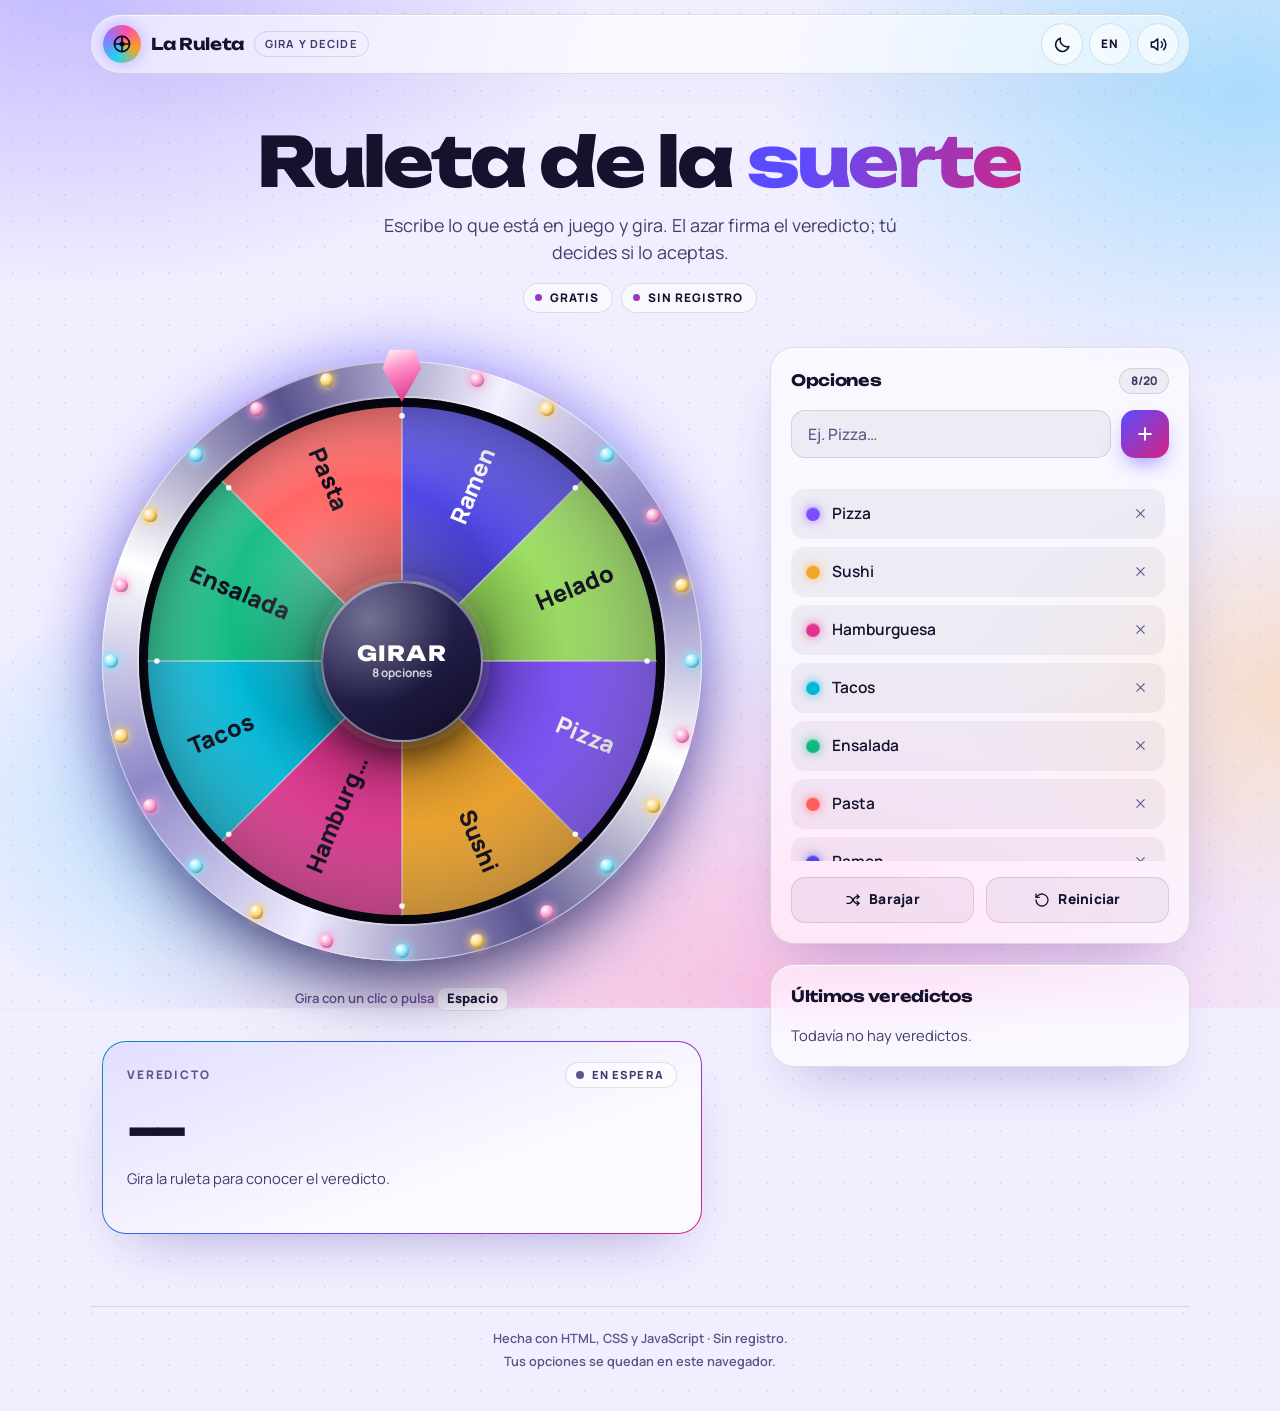
==== commit 1b47f76b: "Quita el mensaje "Sin anuncios" / "No ads" de la página Se retira del hero, del pie y de la descripc" ====
--- a/index.html
+++ b/index.html
@@ -9,7 +9,7 @@
   <meta property="og:type" content="website" />
   <meta property="og:locale" content="es_ES" />
   <meta property="og:title" content="Ruleta de la Suerte — Gira y decide" />
-  <meta property="og:description" content="Añade tus opciones, gira la ruleta y deja que el azar elija. Gratis, sin registro y sin anuncios." />
+  <meta property="og:description" content="Añade tus opciones, gira la ruleta y deja que el azar elija. Gratis y sin registro." />
   <link rel="alternate" hreflang="es" href="index.html" />
   <link rel="alternate" hreflang="en" href="en/index.html" />
   <script>
@@ -85,7 +85,6 @@
         <p class="hero__meta">
           <span>Gratis</span>
           <span>Sin registro</span>
-          <span>Sin anuncios</span>
         </p>
       </div>
     </div>
@@ -172,7 +171,7 @@
     </main>
 
     <footer class="colophon">
-      <p>Hecha con HTML, CSS y JavaScript · Sin registro, sin anuncios.</p>
+      <p>Hecha con HTML, CSS y JavaScript · Sin registro.</p>
       <p>Tus opciones se quedan en este navegador.</p>
     </footer>
   </div>
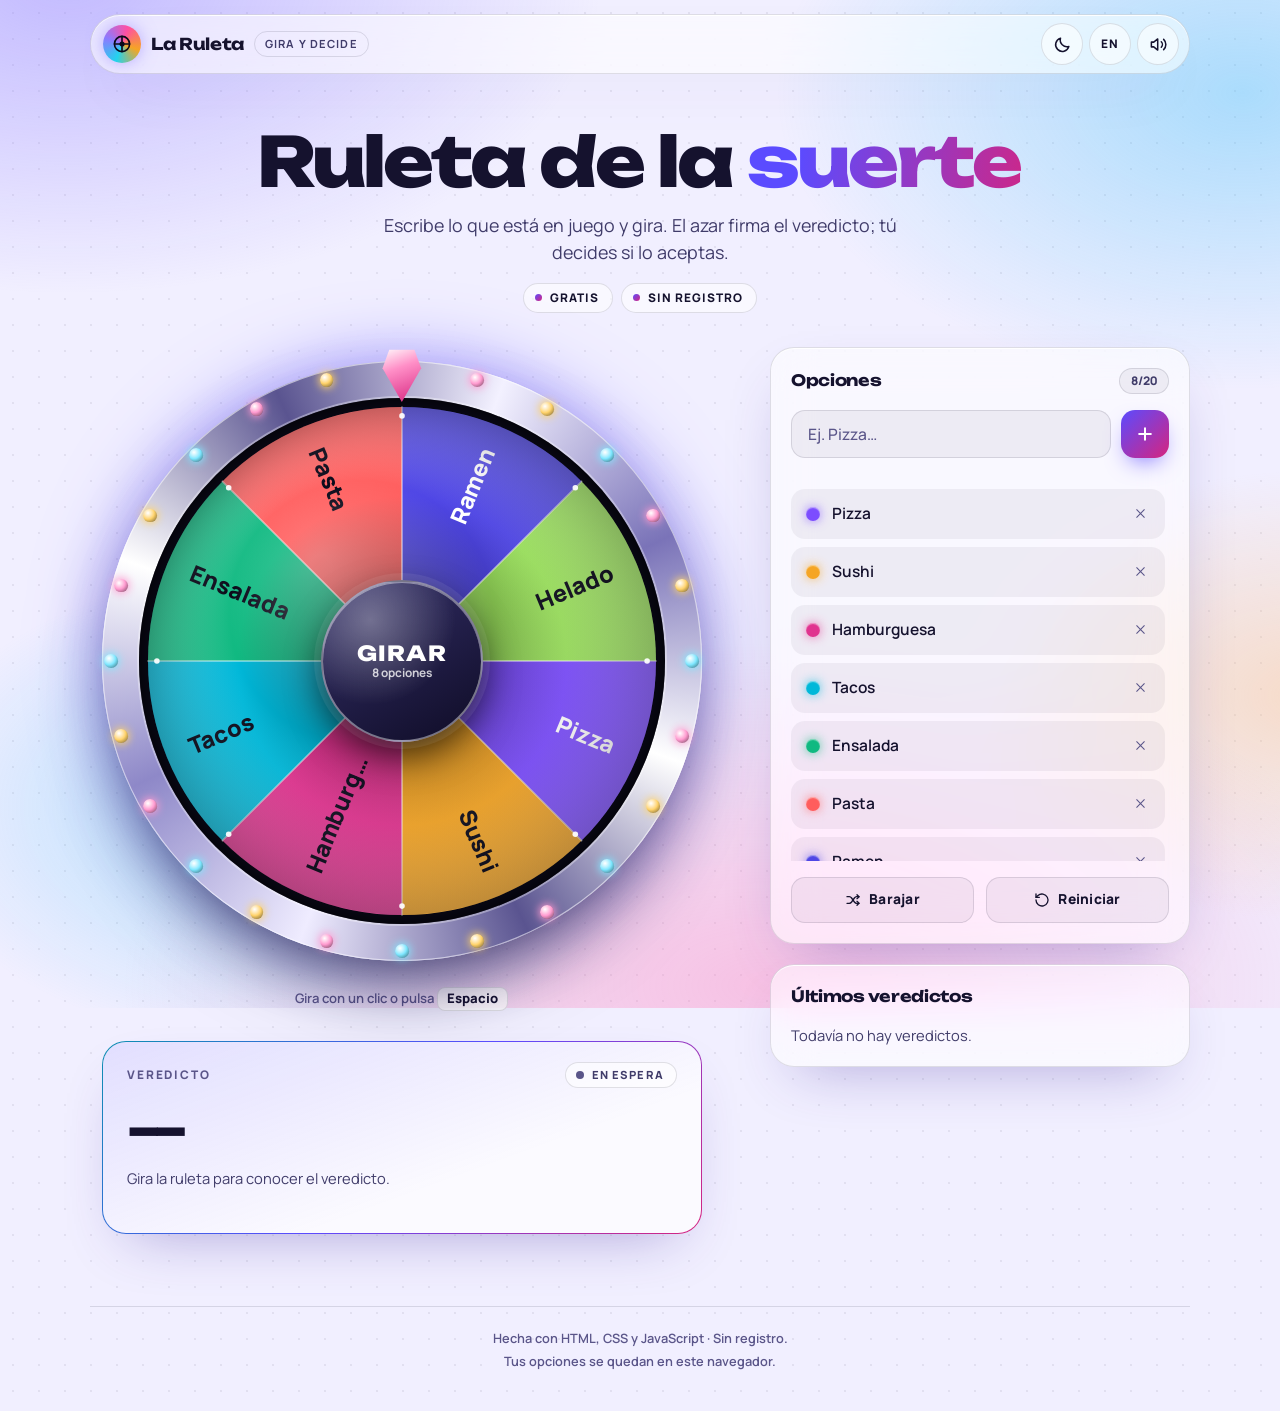
==== commit 500bc7b7: "Usa URLs absolutas en el enlace de idioma y en hreflang Cada idioma vive en su propio subdominio, as" ====
--- a/index.html
+++ b/index.html
@@ -10,8 +10,8 @@
   <meta property="og:locale" content="es_ES" />
   <meta property="og:title" content="Ruleta de la Suerte — Gira y decide" />
   <meta property="og:description" content="Añade tus opciones, gira la ruleta y deja que el azar elija. Gratis y sin registro." />
-  <link rel="alternate" hreflang="es" href="index.html" />
-  <link rel="alternate" hreflang="en" href="en/index.html" />
+  <link rel="alternate" hreflang="es" href="https://ruleta.yadale.click/" />
+  <link rel="alternate" hreflang="en" href="https://roulette.yadale.click/en/" />
   <script>
     (function () {
       var theme = "day";
@@ -62,7 +62,7 @@
           </svg>
         </button>
 
-        <a class="lang-link" href="en/index.html" hreflang="en" lang="en" aria-label="Switch to English (versión en inglés)">EN</a>
+        <a class="lang-link" href="https://roulette.yadale.click/en/" hreflang="en" lang="en" aria-label="Switch to English (versión en inglés)">EN</a>
 
         <button id="soundBtn" class="icon-btn" type="button" title="Silenciar sonido" aria-label="Silenciar sonido" aria-pressed="false">
           <svg class="icon-on" viewBox="0 0 24 24" fill="none" stroke="currentColor" stroke-width="1.9" stroke-linecap="round" stroke-linejoin="round" aria-hidden="true">
